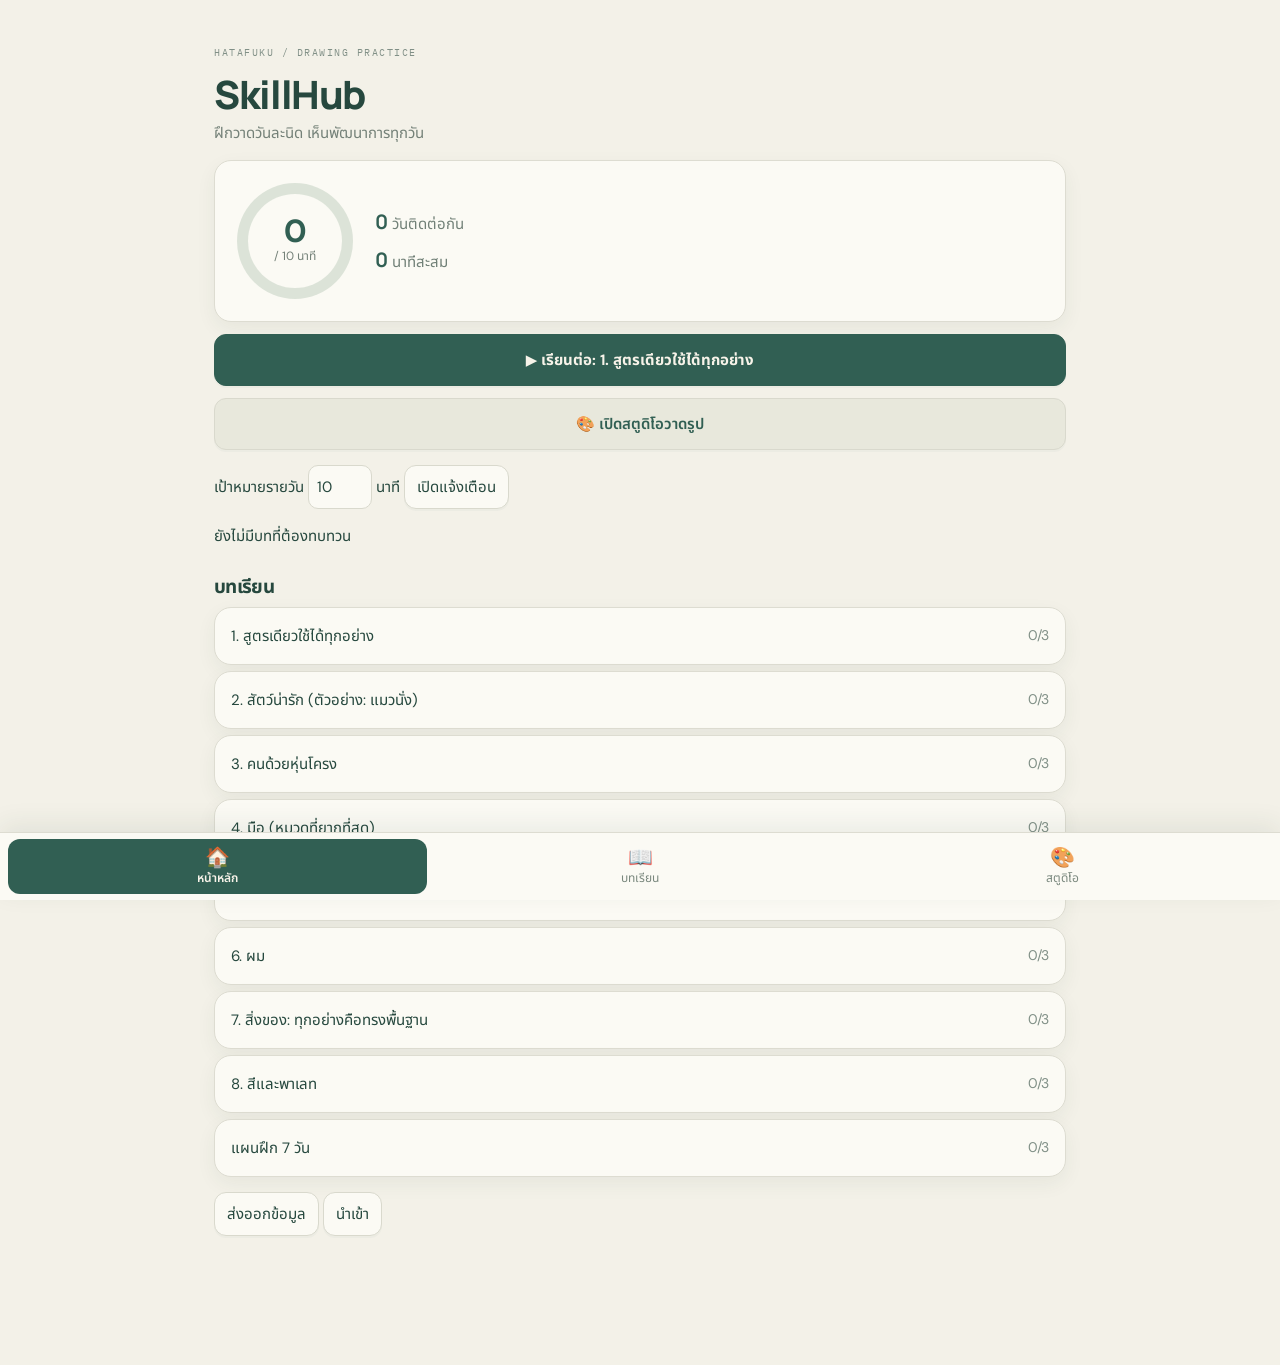
==== index.html @ 73bfd3d3 "Add files via upload" ====
<!DOCTYPE html><html lang="th"><head><meta charset="utf-8"><meta name="viewport" content="width=device-width,initial-scale=1,viewport-fit=cover"><title>SkillHub – สอนวาดรูป</title><link rel="manifest" href="manifest.webmanifest"><link rel="icon" href="icon.svg"><meta name="theme-color" content="#f3f1e8"><link rel="apple-touch-icon" href="icon-192.png"><link rel="stylesheet" href="app.css"><link rel="stylesheet" href="theme.css"></head>
<body>
<main class="wrap"><h1>SkillHub</h1><p class="sub">ฝึกวาดวันละนิด เห็นพัฒนาการทุกวัน</p><div id="home"></div></main><script src="app.js"></script></body></html>
---- app.css ----
:root{--bg:#203b34;--panel:#2b4a41;--line:#46665b;--tx:#f7f4ec;--mu:#c2cec4;--ac:#e9c96e;--ac2:#d2866f}
*{box-sizing:border-box}
body{margin:0;background:var(--bg);color:var(--tx);font:16px/1.6 Sarabun,"Noto Sans Thai","Leelawadee UI",Thonburi,system-ui,sans-serif;-webkit-tap-highlight-color:transparent}
h1{font-size:1.9rem;line-height:1.2;margin:.2em 0 .1em;letter-spacing:-.01em}h2{font-size:1.1rem;margin:1.4em 0 .4em}
.sub{color:var(--mu);margin:0 0 14px}
button,.b{min-height:44px;font:inherit;color:var(--tx);background:var(--panel);border:1px solid var(--line);border-radius:12px;padding:6px 12px;cursor:pointer;text-decoration:none;display:inline-block;transition:background .15s,border-color .15s}
button:hover,.b:hover{border-color:var(--mu)}
button.on{background:var(--ac);color:var(--bg);border-color:var(--ac);font-weight:600}
button:active,.b:active{transform:scale(.97)}
button:focus-visible,a:focus-visible,input:focus-visible,select:focus-visible{outline:2px solid var(--ac);outline-offset:2px}
.hd{display:flex;gap:12px;padding:12px 16px;border-bottom:1px solid var(--line);overflow-x:auto}
.hd a{color:var(--mu);text-decoration:none;white-space:nowrap}.hd a.on{color:var(--ac)}
.wrap{max-width:640px;margin:0 auto;padding:16px}
.li{display:flex;justify-content:space-between;gap:8px;padding:10px 14px;margin:6px 0;background:var(--panel);border:1px solid var(--line);border-radius:12px;color:var(--tx);text-decoration:none;min-height:52px;align-items:center;font:inherit;width:100%;text-align:left}
a.li:hover,button.li:hover{border-color:var(--mu)}
.li span:last-child{color:var(--mu);font-size:14px;white-space:nowrap}
.ban{background:var(--ac);color:var(--bg);border-radius:12px;padding:10px 12px;margin:10px 0}
.ban button{margin-left:6px}
.lw label{display:block;color:var(--tx)}
.md{position:fixed;inset:0;background:#000b;display:flex;align-items:center;justify-content:center;z-index:9;padding:12px}
.bx{background:var(--panel);border:1px solid var(--line);border-radius:18px;padding:18px;max-width:520px;width:100%;max-height:90vh;overflow:auto}
.bx h2{margin-top:0}.bx fieldset{border:1px solid var(--line);border-radius:12px;margin:10px 0}.bx label{display:block;padding:8px 0}
#toast{position:fixed;left:50%;bottom:96px;transform:translateX(-50%);background:var(--ac);color:var(--bg);font-weight:600;padding:8px 16px;border-radius:20px;opacity:0;pointer-events:none;transition:opacity .2s;z-index:10;max-width:90vw;text-align:center}
#toast.s{opacity:1}
@media(prefers-reduced-motion:reduce){#toast,button,.b{transition:none}}
body>header,.hd{display:none}
body.pg{padding-bottom:calc(84px + env(safe-area-inset-bottom))}
.tab{position:fixed;bottom:0;left:0;right:0;display:flex;gap:4px;background:var(--panel);border-top:1px solid var(--line);padding:6px 8px calc(6px + env(safe-area-inset-bottom));z-index:5}
.tab a{flex:1;text-align:center;padding:6px 0;color:var(--mu);text-decoration:none;font-size:12px;border-radius:12px}.tab a b{display:block;font-size:22px;line-height:1.2}.tab a.on{color:var(--bg);background:var(--ac);font-weight:600}
.bar{height:10px;background:var(--line);border-radius:6px;overflow:hidden;margin:10px 0}.bar i{display:block;height:100%;background:var(--ac)}
.cta{display:block;text-align:center;background:var(--ac);color:var(--bg);border-color:var(--ac);font-weight:700;padding:13px;margin:12px 0}
.cta.alt{background:var(--panel);color:var(--tx);border-color:var(--line);font-weight:600}
input[type=checkbox],input[type=radio]{width:22px;height:22px;vertical-align:middle;margin-right:8px;accent-color:var(--ac)}
input[type=number]{background:var(--bg);color:var(--tx);border:1px solid var(--line);border-radius:10px;padding:8px;font:inherit;min-height:44px}
.lw label,.bx label{padding:8px 0}
.hero{display:flex;gap:18px;align-items:center;background:var(--panel);border:1px solid var(--line);border-radius:20px;padding:16px;margin:8px 0 12px}
.ring{--p:0%;width:116px;height:116px;border-radius:50%;background:conic-gradient(var(--ac) var(--p),var(--line) 0);display:flex;flex-direction:column;align-items:center;justify-content:center;position:relative;flex:none}
.ring::before{content:"";position:absolute;inset:11px;border-radius:50%;background:var(--panel)}
.ring>*{position:relative}.ring b{font-size:2rem;line-height:1}.ring span{font-size:12px;color:var(--mu)}
.hs{display:grid;gap:6px;color:var(--mu);font-size:15px}.hs b{color:var(--ac);font-size:1.25rem;margin-right:4px}.hs p{margin:0;font-size:13px}
html body.lt{--bg:#f5f1e8;--panel:#fffdf8;--line:#ded8cb;--tx:#29463e;--mu:#718077;--ac:#316154;--ac2:#d2866f}
html body #vp{background:#172a25!important}
html body.lt #vp{background:#e8eadd!important}
---- theme.css ----
@import url('https://fonts.googleapis.com/css2?family=DM+Sans:wght@400;500;600;700&family=Manrope:wght@600;700;800&family=Noto+Sans+Thai:wght@400;500;600;700&family=IBM+Plex+Mono:wght@400;500&display=swap');
/* Hatafuku Learning Hub · drawing practice
   Keeps the original canvas and control behavior while sharing the hub's calm palette. */
:root {
  --bg: #f3f1e8;
  --panel: #fbfaf4;
  --line: #d9d9cd;
  --tx: #26483e;
  --mu: #748178;
  --ac: #315f53;
  --ac2: #d5876a;
  color-scheme: light;
}
html { background: var(--bg); }
body {
  background: var(--bg);
  color: var(--tx);
  font-family: 'DM Sans', 'Noto Sans Thai', 'Leelawadee UI', system-ui, sans-serif;
  font-size: 15px;
}
h1, h2, h3, h4 { color: #26483e; letter-spacing: -.035em; }
h1 { font: 800 clamp(29px, 5vw, 39px)/1.12 'Manrope', 'Noto Sans Thai', sans-serif; }
h2 { font: 700 1.18rem/1.3 'Manrope', 'Noto Sans Thai', sans-serif; }
.sub { color: #748178; line-height: 1.7; }
.wrap { max-width: 900px; padding: 30px 24px; }
button, .b {
  color: var(--tx);
  background: var(--panel);
  border: 1px solid var(--line);
  border-radius: 12px;
  box-shadow: 0 2px 0 hsl(165 20% 30% / .035);
  transition: background .18s, border-color .18s, transform .18s, box-shadow .18s;
}
button:hover, .b:hover {
  border-color: #a9beb0;
  background: #f1f3e9;
  box-shadow: 0 5px 15px hsl(165 24% 20% / .08);
}
button.on, .tab a.on { background: #315f53; border-color: #315f53; color: #f7f3e9; }
button:focus-visible, a:focus-visible, input:focus-visible, select:focus-visible {
  outline: 2px solid #d5876a;
  outline-offset: 3px;
}
.hd { background: #e5eadc; border-color: #d6dece; }
.hd a { color: #687b70; }
.hd a.on { color: #315f53; font-weight: 700; }
.li, .hero, .bx, .card {
  background: #fbfaf4;
  color: var(--tx);
  border: 1px solid #dddcd1;
  border-radius: 17px;
  box-shadow: 0 7px 20px hsl(165 24% 20% / .06);
}
.li { padding: 13px 16px; min-height: 58px; }
.li span:last-child { color: #819087; }
.li:hover, a.li:hover, button.li:hover { border-color: #b8c9ba; }
.ban { background: #f0dfd1; color: #5c5148; border: 1px solid #e4cbbb; }
.md { background: hsl(165 26% 14% / .48); backdrop-filter: blur(4px); }
.bx { padding: 22px; }
.tab {
  background: #fbfaf4;
  border-color: #dddcd1;
  box-shadow: 0 -8px 26px hsl(165 24% 20% / .08);
}
.tab a { color: #7a887e; }
.tab a b { font-size: 20px; }
.bar { background: #e2e6da; }
.bar i { background: #789889; }
.cta { background: #315f53; color: #f7f3e9; border-color: #315f53; }
.cta:hover { background: #264d43; }
.cta.alt { background: #e8e8dc; color: #315f53; border-color: #d9d9cd; }
input[type=checkbox], input[type=radio], input[type=range] { accent-color: #315f53; }
input[type=number], select {
  background: #fbfaf4 !important;
  color: #26483e !important;
  border: 1px solid #d9d9cd !important;
  border-radius: 10px;
}
.hero { padding: 22px; gap: 22px; }
.ring { background: conic-gradient(#315f53 var(--p), #dce3d8 0); }
.ring::before { background: #fbfaf4; }
.ring b, .hs b { color: #315f53; }
.hs { color: #718077; }
.hs b { font-family: 'Manrope', 'Noto Sans Thai', sans-serif; }
#toast { background: #315f53; color: #f7f3e9; box-shadow: 0 8px 24px hsl(165 24% 20% / .18); }
body.pg { padding-bottom: calc(84px + env(safe-area-inset-bottom)); }
body>header, .hd { display: none; }
svg { background: #f5f1e8; }

/* Lesson guide surfaces */
body:has(main .card) main {
  max-width: 920px;
  padding: 24px clamp(16px, 4vw, 42px) 70px;
}
body:has(main .card) header {
  background: #e5eadc;
  border-color: #d6dece;
  box-shadow: 0 4px 14px hsl(165 24% 20% / .04);
}
body:has(main .card) header a { color: #687b70; }
body:has(main .card) header a.on { color: #315f53; font-weight: 700; }
body:has(main .card) .card { padding: clamp(15px, 2.5vw, 24px); margin: 14px 0; }
body:has(main .card) main > p { color: #748178; line-height: 1.8; }
body:has(main .card) li { padding-left: 2px; }
body:has(main .card) .ctl button { background: #f3f1e8; color: #315f53; border-color: #d9d9cd; }
body:has(main .card) .ctl button:hover { background: #e8e8dc; }
body:has(main .card) .cap { color: #536d60; }
body:has(main .card) input[type=range] { accent-color: #d5876a; }
body:has(main .card) svg { background: #f4f1e8; border: 1px solid #e6e2d6; }

/* The drawing surface remains visually distinct from the paper UI, like a real studio desk. */
html body #vp, html body.lt #vp {
  background: #dfe5d9 !important;
}
html body.lt {
  --bg: #f3f1e8;
  --panel: #fbfaf4;
  --line: #d9d9cd;
  --tx: #26483e;
  --mu: #748178;
  --ac: #315f53;
  --ac2: #d5876a;
}
html body #st { box-shadow: 0 12px 36px hsl(165 24% 20% / .22); }
html body .row, html body .row2 { border-color: var(--line); }
html body .dock, html body #sheet, html body #sheet2, html body #sheet3, html body #sheet4,
html body .fbar, html body #fb {
  background: #fbfaf4;
  border-color: #d9d9cd;
  color: #26483e;
  box-shadow: 0 8px 26px hsl(165 24% 20% / .12);
}
html body .dock { border-radius: 20px 20px 0 0; }
html body .t { color: #748178; }
html body .t.on { background: #315f53; color: #f7f3e9; }
html body .sh, html body .bx h3 { color: #315f53; }
html body .ly { border-color: #e4e4d9; }
html body .ly.gr { background: #eef1e8; }
html body .ly.in { border-color: #d5876a; }
html body #hex, html body #mbn, html body #pw button, html body select {
  background: #fbfaf4;
  color: #26483e;
  border-color: #d9d9cd;
}
html body #ref { background: #fbfaf4; border-color: #d9d9cd; }
html body #lp { background: #f3f1e8; }
html body #stt { background: #315f53; color: #f7f3e9; }

@media (min-width: 760px) {
  body.pg .wrap { max-width: 900px; padding-top: 46px; }
  body.pg .wrap::before {
    content: 'HATAFUKU  /  DRAWING PRACTICE';
    display: block;
    margin-bottom: 14px;
    color: #819087;
    font: 10px 'IBM Plex Mono', monospace;
    letter-spacing: .15em;
  }
}
@media (max-width: 600px) {
  .wrap { padding: 22px 16px; }
  .hero { flex-direction: column; align-items: flex-start; }
  body:has(main .card) main { padding: 18px 15px 54px; }
  body:has(main .card) header { gap: 10px; padding-left: 12px; padding-right: 12px; }
  .tab { gap: 3px; padding-left: 5px; padding-right: 5px; }
  .tab a { font-size: 10px; }
  .li { gap: 7px; padding: 11px 12px; }
}
@media (prefers-reduced-motion: reduce) {
  *, *::before, *::after { scroll-behavior: auto !important; transition-duration: .01ms !important; animation-duration: .01ms !important; }
}
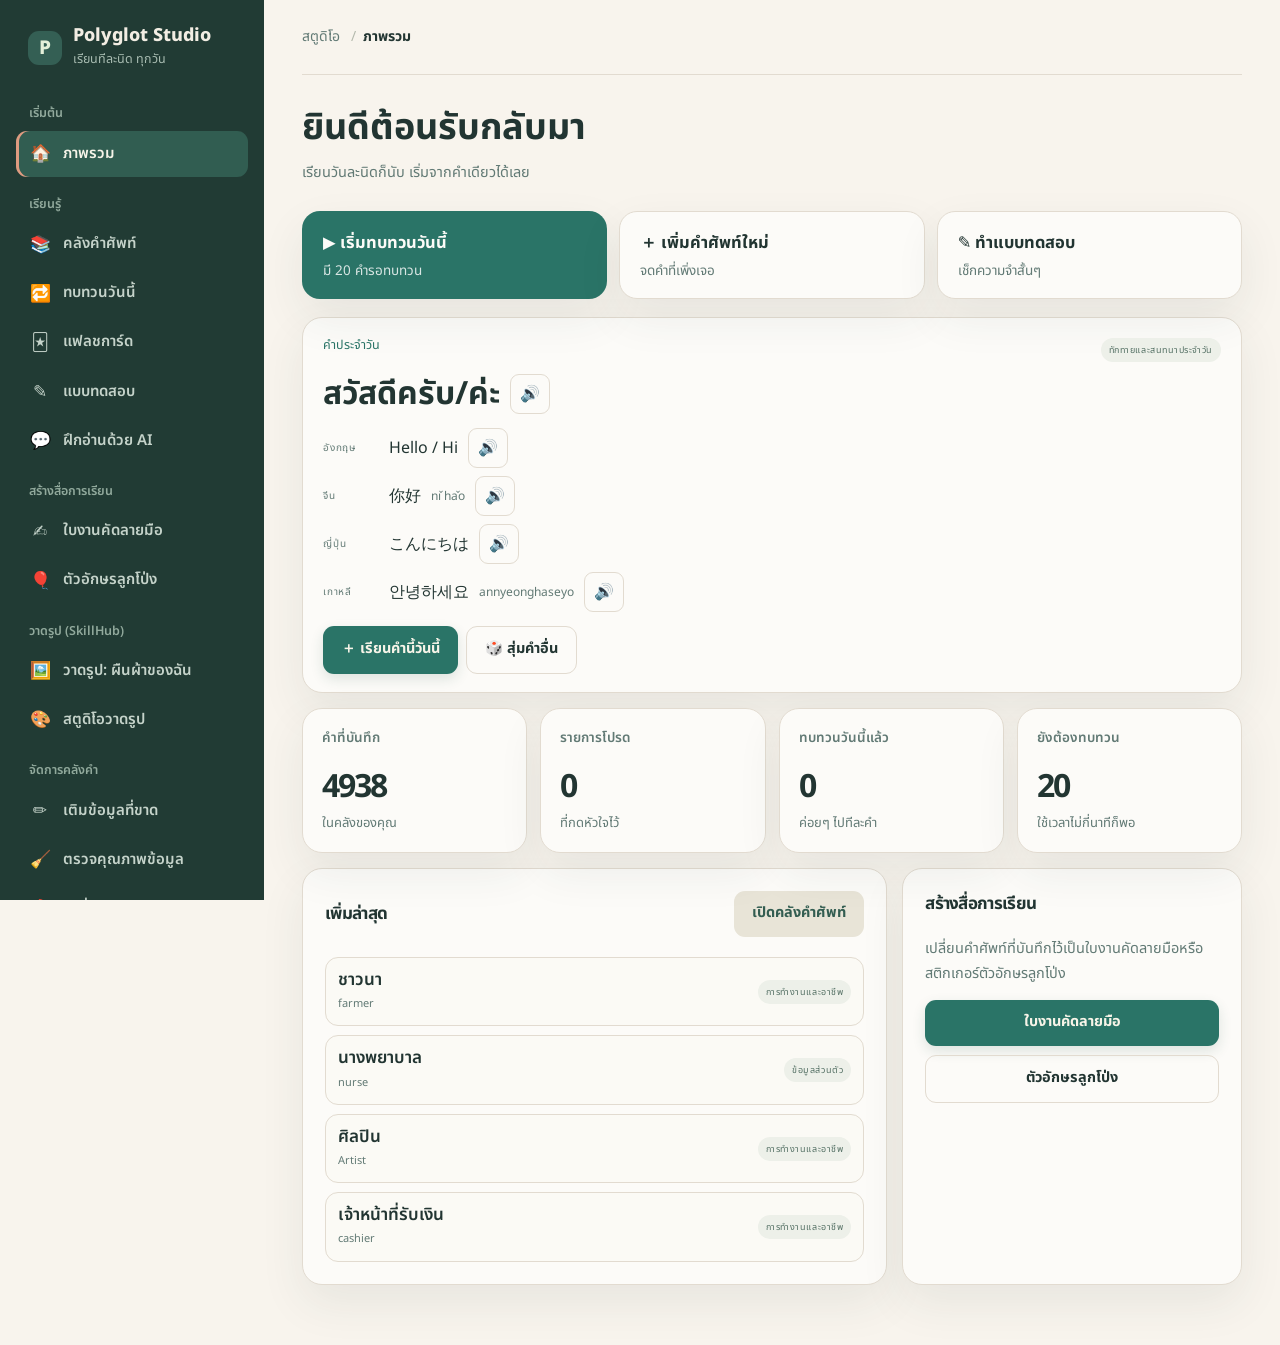
==== commit 1a56b771: "Add files via upload" ====
--- a/index.html
+++ b/index.html
@@ -1,3 +1,1318 @@
-<!DOCTYPE html><html lang="th"><head><meta charset="utf-8"><meta name="viewport" content="width=device-width,initial-scale=1,viewport-fit=cover"><title>SkillHub – สอนวาดรูป</title><link rel="manifest" href="manifest.webmanifest"><link rel="icon" href="icon.svg"><meta name="theme-color" content="#f3f1e8"><link rel="apple-touch-icon" href="icon-192.png"><link rel="stylesheet" href="app.css"><link rel="stylesheet" href="theme.css"></head>
-<body>
-<main class="wrap"><h1>SkillHub</h1><p class="sub">ฝึกวาดวันละนิด เห็นพัฒนาการทุกวัน</p><div id="home"></div></main><script src="app.js"></script></body></html>
+<!DOCTYPE html>
+<html lang="th"><head><meta charset="UTF-8">
+<meta name="color-scheme" content="light dark">
+<meta name="viewport" content="width=device-width, initial-scale=1, viewport-fit=cover">
+<title>Polyglot Studio</title>
+<link href="https://fonts.googleapis.com/css2?family=DM+Sans:wght@400;500;600;700&family=IBM+Plex+Mono:wght@400;500&family=Manrope:wght@600;700;800&family=Noto+Sans+Thai:wght@400;500;600;700&display=swap" rel="stylesheet">
+<style>
+
+
+
+
+
+
+
+
+
+
+:root {
+  color-scheme: light;
+  --background: 42 42% 95%;
+  --foreground: 172 22% 17%;
+  --border: 39 23% 85%;
+  --input: 39 23% 85%;
+  --card: 42 40% 98%;
+  --card-foreground: 172 22% 17%;
+  --primary: 169 47% 31%;
+  --primary-foreground: 42 40% 98%;
+  --secondary: 35 53% 88%;
+  --secondary-foreground: 172 22% 17%;
+  --muted: 42 23% 90%;
+  --muted-foreground: 169 11% 43%;
+  --accent: 13 59% 66%;
+  --accent-foreground: 172 22% 17%;
+  --destructive: 3 62% 48%;
+  --destructive-foreground: 0 0% 100%;
+  --ring: 169 47% 31%;
+  --app-font-sans: 'DM Sans', 'Noto Sans Thai', sans-serif;
+  --app-font-serif: 'Manrope', 'Noto Sans Thai', sans-serif;
+  --app-font-mono: 'IBM Plex Mono', monospace;
+  --radius: 1rem;
+  --sidebar: 165 28% 18%;
+  --sidebar-foreground: 42 35% 92%;
+  --sidebar-border: 165 20% 26%;
+  --shadow-soft: 0 18px 45px rgba(43, 67, 58, .08);
+}
+
+* { box-sizing: border-box; }
+html { scroll-behavior: smooth; }
+body {
+  margin: 0;
+  min-width: 320px;
+  min-height: 100dvh;
+  background: hsl(var(--background));
+  color: hsl(var(--foreground));
+  font-family: var(--app-font-sans);
+  -webkit-font-smoothing: antialiased;
+}
+button, input, select, textarea { font: inherit; }
+button { cursor: pointer; }
+a { color: inherit; text-decoration: none; }
+::selection { background: hsl(169 47% 31% / .18); }
+
+.app-shell { min-height: 100dvh; display: flex; }
+.sidebar {
+  width: 250px; flex: 0 0 250px; background: hsl(var(--sidebar));
+  color: hsl(var(--sidebar-foreground)); display: flex; flex-direction: column;
+  padding: 26px 16px 18px; min-height: 100dvh; position: sticky; top: 0; height: 100dvh;
+}
+.brand { display: flex; gap: 11px; align-items: center; padding: 0 12px 34px; }
+.brand-mark { width: 34px; height: 34px; flex: 0 0 34px; overflow: hidden; border-radius: 11px; display:grid; place-items:center; color:#e4f0d9; background:#345f54; font-family:var(--app-font-serif); font-size:19px; font-weight:800; }
+.brand-mark img { width: 100%; height: 100%; display: block; object-fit: cover; object-position: 50% 44%; }
+.brand-name { font-family:var(--app-font-serif); font-size:16px; letter-spacing:-.04em; font-weight:800; line-height:1.1; }
+.brand-caption { display:block; color:#a8bcb1; font-family:var(--app-font-mono); font-size:9px; letter-spacing:.14em; margin-top:4px; text-transform:uppercase; }
+.side-label { color:#91a99c; font: 10px var(--app-font-mono); letter-spacing:.15em; text-transform:uppercase; padding:0 13px; margin: 0 0 9px; }
+.nav-stack { display:grid; gap:5px; }
+.nav-group { display:grid; gap:3px; }
+.nav-link { display:flex; align-items:center; gap:12px; border-radius:11px; color:#c5d3ca; font-size:13px; font-weight:600; padding:11px 13px; transition:background .18s ease,color .18s ease,transform .18s ease; }
+.nav-link:hover { color:#fff; background:rgba(255,255,255,.07); transform:translateX(2px); }
+.nav-link.active { color:#f5f3e8; background:#315d51; box-shadow:inset 3px 0 #df9b80; }
+.nav-link svg { width:17px; height:17px; opacity:.85; }
+.nav-substack { display:grid; gap:2px; margin:0 0 4px 22px; padding-left:10px; border-left:1px solid rgba(227,238,228,.17); }
+.nav-sub-link { display:flex; align-items:center; gap:9px; min-height:34px; padding:7px 9px; border-radius:8px; color:#aebfb4; font-size:11px; font-weight:600; transition:background .18s ease,color .18s ease; }
+.nav-sub-link:hover { color:#fff; background:rgba(255,255,255,.07); }
+.nav-sub-link.active { color:#f5f3e8; background:rgba(49,93,81,.72); box-shadow:inset 2px 0 #df9b80; }
+.nav-sub-link svg { width:14px; height:14px; flex:none; opacity:.85; }
+.sidebar-bottom { margin-top:auto; }
+.sync-card { border:1px solid rgba(227,238,228,.16); background:rgba(255,255,255,.05); border-radius:14px; padding:14px; margin:0 4px 18px; }
+.sync-title { font-size:12px; font-weight:700; margin-bottom:5px; }
+.sync-copy { font-size:11px; line-height:1.6; color:#a8bcb1; }
+.sync-dot { display:inline-block; width:7px;height:7px;border-radius:50%; background:#9ac68d; margin-right:7px; }
+.side-user { display:flex; align-items:center; gap:10px; padding:12px 10px 0; border-top:1px solid rgba(227,238,228,.13); }
+.avatar { width:31px;height:31px;border-radius:50%;display:grid;place-items:center;background:#e4b096;color:#24483e;font-size:11px;font-weight:800; }
+.user-name { font-size:12px;font-weight:700; }
+.user-caption { font-size:10px;color:#a8bcb1;margin-top:2px; }
+.main-area { flex:1; min-width:0; padding:0 38px 60px; }
+.topbar { height:75px; display:flex; align-items:center; justify-content:space-between; border-bottom:1px solid hsl(var(--border)); margin-bottom:30px; }
+.crumb { color:hsl(var(--muted-foreground)); font-size:12px; }
+.crumb strong { color:hsl(var(--foreground)); font-weight:700; }
+.top-actions { display:flex; align-items:center; gap:12px; }
+.health { display:flex; align-items:center; gap:7px; color:hsl(var(--muted-foreground)); font-size:10px; font-family:var(--app-font-mono); text-transform:uppercase; letter-spacing:.06em; }
+.health i { width:7px;height:7px;border-radius:50%;background:#6f9a79; display:block; }
+.icon-button { border:1px solid hsl(var(--border)); width:36px;height:36px;border-radius:11px;background:hsl(var(--card)); color:hsl(var(--foreground)); display:grid;place-items:center; }
+.page-heading { display:flex;align-items:flex-end;justify-content:space-between;gap:18px;margin-bottom:26px; }
+.eyebrow { font:10px var(--app-font-mono); text-transform:uppercase; letter-spacing:.16em; color:hsl(var(--primary)); margin-bottom:9px; }
+h1,h2,h3,p { margin-top:0; }
+h1 { font-family:var(--app-font-serif); letter-spacing:-.055em; font-weight:700; font-size:clamp(28px,3.4vw,42px); line-height:1.06; margin-bottom:9px; }
+.subtitle { color:hsl(var(--muted-foreground)); font-size:13px; line-height:1.6; margin-bottom:0; }
+.button { border:0; border-radius:11px; padding:11px 16px; min-height:42px; display:inline-flex; align-items:center;justify-content:center;gap:9px; font-size:12px;font-weight:700; transition:transform .18s, background .18s, box-shadow .18s; }
+.button:hover { transform:translateY(-1px); }
+.button-primary { background:hsl(var(--primary));color:#f7f4e8;box-shadow:0 5px 13px rgba(35,85,72,.14); }
+.button-primary:hover { background:#1f5c50; }
+.button-soft { background:#e8e4d7;color:#335d51; }
+.button-outline { border:1px solid hsl(var(--border));background:transparent;color:hsl(var(--foreground)); }
+.button-danger { background:#f5e5df;color:#a23f31; }
+.button:disabled { opacity:.5; cursor:not-allowed; transform:none; }
+.panel { background:hsl(var(--card)); border:1px solid hsl(var(--border)); border-radius:18px; box-shadow:var(--shadow-soft); }
+.panel-pad { padding:22px; }
+.stat-grid { display:grid;grid-template-columns:repeat(4,minmax(0,1fr));gap:13px; }
+.stat-card { padding:18px 19px; min-height:120px; position:relative; overflow:hidden; }
+.stat-top { display:flex;justify-content:space-between;align-items:center;color:hsl(var(--muted-foreground));font-size:11px;font-weight:600; }
+.stat-icon { width:29px;height:29px;display:grid;place-items:center;border-radius:9px;background:#e7eee5;color:#367265; }
+.stat-value { font:700 32px var(--app-font-serif); letter-spacing:-.06em; margin-top:13px; }
+.stat-foot { color:hsl(var(--muted-foreground));font-size:10px;margin-top:2px; }
+.dashboard-grid { display:grid;grid-template-columns:1.55fr .9fr;gap:15px;margin-top:15px; }
+.onboarding-panel { margin: 15px 0; padding: 21px; }
+.onboarding-heading { display:flex; align-items:flex-start; justify-content:space-between; gap:16px; margin-bottom:17px; }
+.onboarding-heading h2 { margin:5px 0 4px; font:700 19px var(--app-font-serif); letter-spacing:-.04em; }
+.onboarding-heading p { margin:0; color:hsl(var(--muted-foreground)); font-size:11px; line-height:1.55; }
+.onboarding-count { display:flex; align-items:baseline; gap:5px; padding:8px 11px; border-radius:12px; background:#e8efe4; color:#315c50; font:700 18px var(--app-font-serif); white-space:nowrap; }
+.onboarding-count small { color:#6d8175; font:9px var(--app-font-mono); text-transform:uppercase; letter-spacing:.06em; }
+.onboarding-steps { display:grid; grid-template-columns:repeat(3,minmax(0,1fr)); gap:10px; }
+.onboarding-step { display:flex; flex-direction:column; min-width:0; min-height:176px; padding:14px; border:1px solid hsl(var(--border)); border-radius:14px; background:#fbfaf5; }
+.onboarding-step.is-current { border-color:#9ebaa8; background:#f3f6ee; }
+.onboarding-step.is-complete { border-color:#d5dfd3; background:#f6f7f0; }
+.onboarding-step.is-locked { background:#f5f3ec; }
+.onboarding-step-head { display:flex; align-items:center; gap:8px; margin-bottom:10px; }
+.onboarding-step-number { display:grid; place-items:center; width:27px; height:27px; flex:0 0 27px; border-radius:9px; background:#e7eee5; color:#386b5d; font:11px var(--app-font-mono); }
+.onboarding-step.is-complete .onboarding-step-number { background:#dce9dc; }
+.onboarding-step.is-locked .onboarding-step-number { background:#ece9df; color:#899187; }
+.onboarding-step h3 { margin:0 0 5px; font:700 14px var(--app-font-serif); }
+.onboarding-step p { margin:0 0 12px; color:hsl(var(--muted-foreground)); font-size:10px; line-height:1.55; }
+.onboarding-step-link { display:inline-flex; align-items:center; gap:6px; margin-top:auto; color:#315f53; font-size:10px; font-weight:700; text-decoration:none; }
+.onboarding-step-link:hover { color:#1f5c50; text-decoration:underline; }
+.onboarding-locked-note { margin-top:auto; color:#8a9188; font-size:9px; }
+.onboarding-creative-links { display:flex; flex-wrap:wrap; gap:6px; margin-top:auto; }
+.onboarding-creative-links a { display:inline-flex; align-items:center; padding:7px 8px; border:1px solid #d7dfd2; border-radius:9px; color:#315f53; background:#fffef8; font-size:9px; font-weight:700; text-decoration:none; }
+.onboarding-creative-links a:hover { border-color:#9ebaa8; background:#eef3eb; }
+.section-title { display:flex;align-items:center;justify-content:space-between;gap:12px;margin-bottom:20px; }
+.section-title h2 { font:700 17px var(--app-font-serif);letter-spacing:-.04em;margin:0; }
+.section-kicker { font:10px var(--app-font-mono);color:hsl(var(--muted-foreground));letter-spacing:.08em;text-transform:uppercase; }
+.chart { display:flex;align-items:flex-end;gap:clamp(8px,2.6vw,22px);height:144px;padding:10px 4px 0;border-bottom:1px solid hsl(var(--border)); }
+.chart-day { flex:1;display:flex;flex-direction:column;align-items:center;gap:8px; height:100%;justify-content:flex-end; }
+.bar-track { width:100%;max-width:28px;height:110px;display:flex;align-items:flex-end; }
+.bar-fill { width:100%;min-height:4px;border-radius:6px 6px 2px 2px;background:#83a998;transition:transform .2s; }
+.bar-fill.today { background:#d98f72; }
+.chart-day small { color:hsl(var(--muted-foreground));font:9px var(--app-font-mono); }
+.progress-callout { background:#e8efe4;border-radius:14px;padding:17px;margin-top:20px;display:flex;gap:14px;align-items:center; }
+.ring { width:55px;height:55px;border-radius:50%;display:grid;place-items:center;background:conic-gradient(#316b5d var(--progress),#d3dfd2 0);position:relative;flex:none; }
+.ring:after { content:'';position:absolute;inset:5px;background:#e8efe4;border-radius:50%; }
+.ring span { position:relative;z-index:1;font:11px var(--app-font-mono);color:#315c50; }
+.callout-title {font-size:13px;font-weight:700;margin-bottom:4px}
+.callout-text {font-size:11px;color:#677a6d;line-height:1.5}
+.review-list { display:grid;gap:9px; }
+.review-row { display:flex;align-items:center;justify-content:space-between;gap:10px;padding:12px;border:1px solid hsl(var(--border));border-radius:13px;background:#fbfaf5; }
+.word-main {font-size:16px;font-weight:700;line-height:1.25}
+.word-meta {font-size:11px;color:hsl(var(--muted-foreground));margin-top:4px}
+.tag { display:inline-flex;align-items:center;border-radius:20px;padding:5px 8px;background:#edf0e9;color:#557165;font:9px var(--app-font-mono);text-transform:uppercase;letter-spacing:.06em;white-space:nowrap; }
+.review-actions { display:flex;gap:5px; }
+.mini-action { border:1px solid hsl(var(--border));width:28px;height:28px;border-radius:9px;background:hsl(var(--card));display:grid;place-items:center;color:#42695d; }
+.mini-action:hover {background:#e8efe4}
+.empty-state { border:1px dashed #c8caba;border-radius:15px;padding:30px 18px;text-align:center;color:hsl(var(--muted-foreground));background:#faf9f4; }
+.empty-state h3 {font:700 16px var(--app-font-serif);color:hsl(var(--foreground));margin:10px 0 6px}
+.empty-state p {font-size:12px;line-height:1.6;margin:0 auto 14px;max-width:300px}
+.loading-lines { display:grid;gap:10px;padding:8px 0; }
+.skeleton {height:12px;border-radius:10px;background:linear-gradient(90deg,#ecebe1,#f7f6ef,#ecebe1);background-size:200%;animation:shimmer 1.35s infinite linear}
+@keyframes shimmer {to {background-position:-200% 0}}
+.error-box { padding:16px;border:1px solid #e6c5ba;background:#fbede7;color:#8e4334;border-radius:12px;font-size:12px;display:flex;align-items:center;justify-content:space-between;gap:12px; }
+.toolbar { display:flex;align-items:center;gap:10px;margin-bottom:17px;flex-wrap:wrap; }
+.search-wrap { position:relative;flex:1;min-width:220px; }
+.search-wrap svg {position:absolute;left:13px;top:50%;transform:translateY(-50%);color:#819188}
+.field, .select, .textarea { border:1px solid hsl(var(--border));background:#fcfbf6;color:hsl(var(--foreground));border-radius:10px;padding:11px 12px;font-size:12px;outline:none;width:100%; }
+.search-wrap .field {padding-left:39px}
+.field:focus,.select:focus,.textarea:focus {border-color:#6c9a8a;box-shadow:0 0 0 3px rgba(67,130,108,.12)}
+.vocab-table {width:100%;border-collapse:collapse}
+.vocab-table th {text-align:left;color:#829087;font:9px var(--app-font-mono);text-transform:uppercase;letter-spacing:.1em;padding:12px 10px;border-bottom:1px solid hsl(var(--border))}
+.vocab-table td {padding:14px 10px;border-bottom:1px solid #efeee7;font-size:12px;vertical-align:middle}
+.vocab-table tr:last-child td {border-bottom:0}
+.thai-word {font-family:'Noto Sans Thai',sans-serif;font-size:17px;font-weight:600;line-height:1.25}
+.translation {font-size:11px;color:hsl(var(--muted-foreground));margin-top:4px}
+.table-actions {display:flex;gap:5px;justify-content:flex-end}
+.table-wrap {overflow:auto}
+.modal-backdrop {position:fixed;inset:0;z-index:30;background:rgba(21,39,32,.42);display:grid;place-items:center;padding:18px;animation:fadein .18s ease}
+.modal {width:min(640px,100%);max-height:92dvh;overflow:auto;background:#faf9f4;border:1px solid hsl(var(--border));border-radius:20px;padding:24px;box-shadow:0 25px 70px rgba(22,48,38,.2);animation:rise .24s ease}
+.import-modal {width:min(960px,100%);padding:25px}
+.import-intro {display:flex;align-items:center;gap:14px;padding:15px 17px;background:#edf1e8;border-radius:14px;margin-bottom:17px}
+.import-symbol {width:39px;height:39px;flex:none;display:grid;place-items:center;border-radius:12px;background:#dce8dc;color:#376b5c}
+.import-intro strong {display:block;font-size:12px;margin-bottom:4px}
+.import-intro span {color:#738177;font-size:11px;line-height:1.5}
+.import-drop {border:1px dashed #aebdaf;background:#f6f6ef;border-radius:15px;padding:21px;text-align:center;display:flex;align-items:center;justify-content:center;gap:13px}
+.import-drop.has-file {border-style:solid;background:#f0f3e9}
+.import-drop-copy {text-align:left}
+.import-drop-copy strong {font-size:12px;display:block;margin-bottom:4px}
+.import-drop-copy span {font-size:10px;color:#78857b}
+.import-summary {display:flex;align-items:center;gap:8px;flex-wrap:wrap;margin:16px 0 12px}
+.import-count {padding:7px 10px;border-radius:9px;background:#e7eee5;color:#3d6c5c;font:10px var(--app-font-mono)}
+.import-count.invalid {background:#f7e9e2;color:#9b4d3b}
+.import-count.duplicate {background:#f4efdf;color:#8a7140}
+.import-preview {border:1px solid hsl(var(--border));border-radius:12px;overflow:auto;max-height:310px}
+.import-table {width:100%;border-collapse:collapse;min-width:760px}
+.import-table th {position:sticky;top:0;background:#f2f2e9;color:#748278;text-align:left;font:9px var(--app-font-mono);text-transform:uppercase;letter-spacing:.09em;padding:10px}
+.import-table td {font-size:10px;padding:9px 10px;border-top:1px solid #ecebe3;vertical-align:top;max-width:170px;overflow-wrap:anywhere}
+.import-row-invalid td {background:#fff8f5}
+.import-row-duplicate td {background:#fbf8ee}
+.row-status {display:inline-flex;align-items:center;gap:4px;font:9px var(--app-font-mono);text-transform:uppercase;white-space:nowrap}
+.row-status.valid {color:#42755f}.row-status.invalid {color:#a34d3d}.row-status.duplicate {color:#947940}
+.import-warning {padding:10px 12px;background:#fbede7;color:#93483a;border-radius:10px;font-size:11px;margin-top:12px}
+.import-progress {height:5px;border-radius:5px;background:#e3e6dc;overflow:hidden;margin-top:12px}
+.import-progress span {display:block;height:100%;background:#4f8671;transition:width .2s}
+.import-template {font-size:10px;color:#738177;margin-top:10px;line-height:1.6}
+.vocab-heading-actions {display:flex;gap:8px}
+@keyframes fadein {from{opacity:0}to{opacity:1}}
+@keyframes rise {from{opacity:0;transform:translateY(9px)}to{opacity:1;transform:translateY(0)}}
+.modal-head {display:flex;justify-content:space-between;align-items:flex-start;margin-bottom:20px}
+.modal-head h2 {font:700 22px var(--app-font-serif);letter-spacing:-.04em;margin:0 0 5px}
+.modal-head p {font-size:12px;color:hsl(var(--muted-foreground));margin:0}
+.close-button {border:0;background:transparent;color:#64786e;padding:5px}
+.form-grid {display:grid;grid-template-columns:repeat(2,minmax(0,1fr));gap:12px}
+.form-field {display:grid;gap:6px}
+.form-field.full {grid-column:1/-1}
+.form-field label {font:10px var(--app-font-mono);text-transform:uppercase;letter-spacing:.08em;color:#61776b}
+.form-footer {display:flex;justify-content:flex-end;gap:8px;margin-top:19px}
+.field-help {font-size:10px;color:#849087}
+.practice-layout {display:grid;grid-template-columns:minmax(260px,.82fr) minmax(360px,1.18fr);gap:16px;align-items:start}
+.word-picker {max-height:280px;overflow:auto;display:grid;gap:7px;margin-top:12px}
+.pick-row {display:flex;align-items:center;gap:10px;padding:10px;border:1px solid hsl(var(--border));border-radius:11px;background:#fcfbf6;cursor:pointer}
+.pick-row input {accent-color:#32695c;width:15px;height:15px}
+.pick-row-title {font-weight:700;font-size:12px}
+.pick-row-sub {font-size:10px;color:hsl(var(--muted-foreground));margin-top:2px}
+.choice-row {display:flex;gap:7px;flex-wrap:wrap}
+.choice {border:1px solid hsl(var(--border));background:transparent;border-radius:9px;padding:8px 11px;color:#61776b;font-size:11px;font-weight:600}
+.choice.selected {border-color:#386f60;background:#e6efe7;color:#285e51}
+.result-card {padding:22px}
+.result-item {padding:17px 0;border-bottom:1px solid hsl(var(--border))}
+.result-item:last-child {border-bottom:0;padding-bottom:0}
+.speaker {font:10px var(--app-font-mono);color:#b2755d;text-transform:uppercase;letter-spacing:.1em;margin-bottom:8px}
+.result-text {font-family:'Noto Sans Thai','DM Sans',sans-serif;font-size:20px;line-height:1.6;font-weight:600}
+.result-translation {font-size:13px;color:#577268;line-height:1.6;margin-top:7px}
+.result-note {font-size:11px;color:#849087;line-height:1.6;margin-top:8px}
+.chips {display:flex;gap:7px;flex-wrap:wrap;margin-top:14px}
+.practice-aside {padding:18px}
+.account-grid {display:grid;grid-template-columns:1fr .8fr;gap:15px}
+.dropzone {border:1px dashed #b8c4b5;background:#f4f5ed;border-radius:14px;padding:28px;text-align:center}
+.dropzone svg {color:#52796c}
+.dropzone h3 {font:700 16px var(--app-font-serif);margin:10px 0 5px}
+.dropzone p {font-size:11px;color:#7c8980;line-height:1.6;margin:0 auto 14px;max-width:340px}
+.result-banner {padding:14px 16px;background:#e6efe6;border:1px solid #ceddce;color:#315d50;border-radius:12px;font-size:12px;line-height:1.6;margin-top:14px}
+.sync-status {padding:20px;border-radius:16px;background:#315f53;color:#eff5e9}
+.sync-status h3 {font:700 18px var(--app-font-serif);margin:0 0 7px}
+.sync-status p {color:#c5d9c9;font-size:11px;line-height:1.6;margin-bottom:15px}
+.language-strip {display:flex;gap:6px;flex-wrap:wrap}
+.language-chip {padding:7px 10px;border-radius:9px;background:rgba(255,255,255,.1);font-size:11px}
+.landing {background:#f4f1e8;min-height:100dvh;overflow:hidden}
+.landing-nav {max-width:1220px;margin:auto;padding:22px 34px;display:flex;align-items:center;justify-content:space-between}
+.landing-nav .brand {padding:0}
+.landing-nav .brand-mark {background:#315e52;color:#f5f0e5}
+.landing-links {display:flex;align-items:center;gap:24px;font-size:12px;font-weight:600;color:#65776c}
+.hero {max-width:1220px;margin:auto;min-height:590px;padding:65px 34px 70px;display:grid;grid-template-columns:1.08fr .92fr;align-items:center;gap:38px;position:relative}
+.hero-copy {position:relative;z-index:1}
+.hero h1 {font-size:clamp(48px,7vw,84px);max-width:650px;line-height:.99;margin:0 0 24px;letter-spacing:-.075em}
+.hero h1 em {font-family:Georgia,serif;color:#bd7358;font-weight:500}
+.hero-copy>p {max-width:450px;color:#63766b;font-size:15px;line-height:1.8;margin-bottom:27px}
+.hero-actions {display:flex;align-items:center;gap:12px}
+.hero-note {display:flex;align-items:center;gap:9px;margin-top:35px;color:#7f8b7e;font:10px var(--app-font-mono);letter-spacing:.08em;text-transform:uppercase}
+.hero-art {height:460px;position:relative;border-radius:48% 48% 28px 28px;background:#dce7d8;overflow:hidden;display:grid;place-items:center}
+.hero-art:before {content:'';position:absolute;width:370px;height:370px;border:1px solid rgba(44,88,73,.2);border-radius:50%}
+.hero-art:after {content:'';position:absolute;width:280px;height:280px;border:1px solid rgba(44,88,73,.16);border-radius:50%}
+.orbit-word {position:absolute;z-index:2;background:#f8f5eb;border:1px solid #d4dfd1;box-shadow:0 14px 30px rgba(43,83,68,.1);border-radius:15px;padding:13px 16px;min-width:120px}
+.orbit-word span {font-family:'Noto Sans Thai',sans-serif;font-size:21px;font-weight:600;display:block;color:#2e6354}
+.orbit-word small {font:9px var(--app-font-mono);text-transform:uppercase;letter-spacing:.1em;color:#88948a}
+.orbit-word.one {top:64px;left:10%}
+.orbit-word.two {top:119px;right:8%}
+.orbit-word.three {bottom:77px;left:11%}
+.orbit-word.four {bottom:48px;right:10%}
+.hero-center {z-index:1;text-align:center}
+.hero-center strong {display:block;font-family:'Noto Sans Thai',sans-serif;font-size:78px;font-weight:600;color:#315f53;line-height:1}
+.hero-center span {font:10px var(--app-font-mono);text-transform:uppercase;letter-spacing:.18em;color:#748a7d}
+.float-seal {position:absolute;z-index:3;top:49%;left:48%;width:67px;height:67px;border-radius:50%;background:#d5876a;color:#fcf4e8;display:grid;place-items:center;font:10px var(--app-font-mono);text-align:center;transform:rotate(-11deg);box-shadow:0 10px 25px rgba(168,100,72,.2)}
+.language-band {padding:21px 34px;border-top:1px solid #ddd9cd;border-bottom:1px solid #ddd9cd;display:flex;justify-content:center;align-items:center;gap:clamp(15px,4vw,56px);flex-wrap:wrap}
+.language-band span {font-family:'Noto Sans Thai',sans-serif;font-size:14px;color:#7c8b80}
+.language-band span b {color:#315f53;margin-right:6px}
+.landing-section {max-width:1220px;margin:auto;padding:100px 34px}
+.section-intro {max-width:590px;margin-bottom:40px}
+.section-intro h2 {font:700 clamp(32px,4vw,48px) var(--app-font-serif);letter-spacing:-.06em;line-height:1.05;margin:0 0 14px}
+.section-intro p {color:#748178;font-size:13px;line-height:1.7}
+.feature-layout {display:grid;grid-template-columns:1fr 1.3fr;gap:18px}
+.feature-note {background:#315f53;color:#f2f0e3;border-radius:20px;padding:29px;display:flex;flex-direction:column;justify-content:space-between;min-height:275px}
+.feature-note h3 {font:700 24px var(--app-font-serif);letter-spacing:-.04em;max-width:300px;margin:20px 0 10px}
+.feature-note p {font-size:12px;color:#c2d5c8;line-height:1.7;max-width:320px;margin:0}
+.feature-note .mono {font:10px var(--app-font-mono);color:#a6c2b0;text-transform:uppercase;letter-spacing:.12em}
+.feature-stack {display:grid;grid-template-columns:1fr 1fr;gap:12px}
+.feature-tile {border:1px solid #dedfd3;background:#fbfaf4;border-radius:17px;padding:20px;min-height:132px}
+.feature-tile svg {color:#4c7d6d;margin-bottom:17px}
+.feature-tile h3 {font-size:13px;margin:0 0 6px}
+.feature-tile p {font-size:11px;color:#7a867c;line-height:1.6;margin:0}
+.quote-band {background:#e4e8dc;border-radius:20px;padding:42px 45px;display:flex;align-items:center;justify-content:space-between;gap:20px}
+.quote-band blockquote {font:500 clamp(20px,3vw,33px) var(--app-font-serif);letter-spacing:-.04em;max-width:650px;margin:0}
+.quote-band small {font:10px var(--app-font-mono);text-transform:uppercase;letter-spacing:.12em;color:#648173;white-space:nowrap}
+.landing-cta {text-align:center;padding:10px 34px 100px}
+.landing-cta h2 {font:700 clamp(35px,5vw,58px) var(--app-font-serif);letter-spacing:-.07em;margin:0 0 14px}
+.landing-cta p {color:#738177;font-size:13px;margin-bottom:24px}
+.landing-footer {border-top:1px solid #ddd9cd;padding:22px 34px;display:flex;justify-content:space-between;max-width:1220px;margin:auto;color:#849087;font:10px var(--app-font-mono);text-transform:uppercase;letter-spacing:.08em}
+.mobile-menu {display:none}
+.toast {position:fixed;bottom:22px;right:22px;z-index:50;background:#285b4f;color:#f5f2e8;border-radius:12px;padding:13px 17px;box-shadow:0 12px 30px rgba(28,61,50,.2);font-size:12px;animation:rise .2s ease}
+.auth-wrap {min-height:100dvh;background:#f4f1e8;display:grid;place-items:center;padding:30px}
+.cl-cardBox {background:#faf9f4 !important;}
+.creations-page {animation:rise .28s ease both}
+.creation-count {display:flex;align-items:baseline;gap:8px;padding:10px 14px;border:1px solid hsl(var(--border));background:#f8f7ef;border-radius:13px;color:#728178}
+.creation-count span {font:600 21px var(--app-font-mono);color:hsl(var(--primary))}
+.creation-count small {font-size:10px;text-transform:uppercase;letter-spacing:.1em}
+.creation-layout {display:grid;grid-template-columns:minmax(290px,350px) minmax(0,1fr);gap:16px;align-items:start}
+.creation-controls {padding:19px;min-width:0}
+.creation-step {display:flex;align-items:center;gap:11px}
+.creation-step>span {width:28px;height:28px;border-radius:9px;display:grid;place-items:center;background:#e7eee5;color:#4a7566;font:10px var(--app-font-mono)}
+.creation-step strong {display:block;font-size:12px;color:#334d42}
+.creation-step small {display:block;color:#87938a;font-size:10px;margin-top:3px;line-height:1.4}
+.creation-divider {height:1px;background:hsl(var(--border));margin:18px 0}
+.creation-label {display:flex;justify-content:space-between;align-items:center;margin:12px 0 6px;color:#63786d;font:9px var(--app-font-mono);text-transform:uppercase;letter-spacing:.08em}
+.creation-label span {text-transform:none;letter-spacing:0;color:#9aa49b}
+.creation-label+.select {padding:9px 10px;font-size:11px}
+.creation-search {position:relative;margin-top:14px}
+.creation-search svg {position:absolute;left:11px;top:50%;transform:translateY(-50%);color:#829087}
+.creation-search input {width:100%;height:37px;padding:0 10px 0 34px;border-radius:10px;border:1px solid hsl(var(--border));outline:none;background:#fcfbf6;color:hsl(var(--foreground));font-size:11px}
+.creation-search input:focus {border-color:#6c9a8a;box-shadow:0 0 0 3px rgba(67,130,108,.12)}
+.creation-selection-actions {display:flex;justify-content:space-between;margin:8px 1px 7px}
+.creation-selection-actions button {border:0;background:none;color:#527667;font-size:10px;font-weight:700;padding:4px 2px}
+.creation-selection-actions button:disabled {opacity:.4;cursor:not-allowed}
+.creation-word-list {max-height:254px;overflow:auto;display:grid;gap:6px;padding-right:2px}
+.creation-word {position:relative;display:flex;align-items:center;gap:9px;min-width:0;padding:9px;border:1px solid #e5e5d9;border-radius:10px;background:#fcfbf6;cursor:pointer;transition:background .16s,border-color .16s}
+.creation-word:hover {border-color:#b7c8b9}
+.creation-word.checked {background:#edf3eb;border-color:#b9cbbb}
+.creation-word input {position:absolute;opacity:0;width:1px;height:1px}
+.creation-word input:focus-visible+.creation-check {outline:2px solid #568272;outline-offset:2px}
+.creation-check {width:17px;height:17px;flex:none;border:1px solid #c8d0c5;border-radius:5px;display:grid;place-items:center;color:#fff;background:#fbfaf5}
+.creation-word.checked .creation-check {border-color:#4d7b6b;background:#4d7b6b}
+.creation-word-copy {min-width:0;display:block}
+.creation-word-copy strong {display:block;overflow:hidden;text-overflow:ellipsis;white-space:nowrap;font-size:12px;color:#314b40}
+.creation-word-copy small {display:block;overflow:hidden;text-overflow:ellipsis;white-space:nowrap;margin-top:3px;font-size:9px;color:#839087}
+.creation-no-results {margin:10px 2px;color:#7d8a80;font-size:11px}
+.creation-empty {margin-top:13px;padding:18px 12px;text-align:center;border:1px dashed #c9d1c3;border-radius:12px;background:#f8f8f1;color:#738178}
+.creation-empty svg {color:#578273}
+.creation-empty strong {display:block;margin-top:8px;font-size:11px;color:#425b4e}
+.creation-empty p {max-width:220px;margin:5px auto 0;font-size:10px;line-height:1.5}
+.creation-loading {display:grid;gap:8px;margin-top:14px}
+.creation-loading .skeleton {height:43px}
+.creation-inline-error {display:flex;align-items:center;justify-content:space-between;gap:8px;padding:12px 0;color:#8e4334;font-size:10px}
+.creation-inline-error .button {font-size:10px;min-height:32px;padding:6px 9px}
+.creation-apply {width:100%;margin-top:14px;justify-content:center}
+.creation-apply svg:last-child {margin-left:auto}
+.creation-spin {animation:spin 1.2s linear infinite}
+@keyframes spin {to{transform:rotate(360deg)}}
+.creation-message {margin-top:10px;padding:9px 10px;border-radius:9px;background:#edf2e9;color:#4e7465;font-size:10px;line-height:1.5}
+.creation-workspace {min-width:0}
+.creation-workspace-head {height:58px;padding:0 16px;display:flex;align-items:center;justify-content:space-between;gap:12px;border:1px solid hsl(var(--border));border-radius:15px 15px 0 0;background:#f8f7ef}
+.creation-workspace-head>div {display:flex;align-items:center;gap:8px;min-width:0}
+.creation-workspace-head strong {font-size:11px;color:#365246;white-space:nowrap}
+.creation-workspace-head small {font-size:9px;color:#89968b;white-space:nowrap;overflow:hidden;text-overflow:ellipsis}
+.creation-live-dot {width:7px;height:7px;flex:none;border-radius:50%;background:#7ea58d;box-shadow:0 0 0 3px #e3ede2}
+.creation-workspace-head .button {min-height:32px;padding:6px 10px;font-size:10px}
+.creation-frame-wrap {position:relative;min-height:700px;height:min(78dvh,920px);border:1px solid hsl(var(--border));border-top:0;border-radius:0 0 15px 15px;overflow:hidden;background:#f1f0e8}
+.creation-frame {position:absolute;inset:0;width:100%;height:100%;border:0;background:#fff;opacity:0;transition:opacity .2s}
+.creation-frame.ready {opacity:1}
+.frame-loading,.frame-error {position:absolute;inset:0;display:flex;flex-direction:column;align-items:center;justify-content:center;text-align:center;padding:30px;color:#718177;background:#f5f4ed}
+.frame-loading-mark,.frame-error-mark {width:46px;height:46px;border-radius:15px;display:grid;place-items:center;background:#e4ece1;color:#4f7e6d;margin-bottom:14px}
+.frame-loading strong,.frame-error h2 {font:700 17px var(--app-font-serif);color:#355447;margin:0 0 6px}
+.frame-loading>span,.frame-error p {font-size:11px;line-height:1.6;max-width:300px}
+.frame-skeleton {display:grid;grid-template-columns:repeat(2,minmax(90px,150px));gap:9px;margin-top:18px;width:min(330px,100%)}
+.frame-skeleton i {height:44px;border-radius:9px;background:linear-gradient(90deg,#e6e8dc,#f1f2e9,#e6e8dc);background-size:200% 100%;animation:shimmer 1.35s infinite linear}
+.frame-error .button {margin-top:8px}
+.creation-footnote {margin:12px 2px 0;color:#87938a;font-size:10px;line-height:1.5}
+@media(max-width:1000px) {
+  .sidebar {width:215px;flex-basis:215px}
+  .main-area {padding:0 24px 50px}
+  .stat-grid {grid-template-columns:repeat(2,minmax(0,1fr))}
+  .hero {min-height:540px;gap:20px}
+  .hero-art {height:390px}
+}
+@media(max-width:760px) {
+  .app-shell {display:block}
+  .sidebar {position:fixed;z-index:20;left:0;top:0;bottom:0;height:auto;width:270px;transform:translateX(-100%);transition:transform .25s ease;box-shadow:20px 0 40px rgba(19,40,32,.15)}
+  .sidebar.open {transform:translateX(0)}
+  .mobile-menu {display:grid}
+  .main-area {padding:0 18px 38px}
+  .topbar {height:63px;margin-bottom:24px}
+  .health {display:none}
+  .page-heading {align-items:flex-start;flex-direction:column}
+  .dashboard-grid,.practice-layout,.account-grid {grid-template-columns:1fr}
+  .creation-layout {grid-template-columns:1fr}
+  .creation-controls {order:1}
+  .creation-workspace {order:0}
+  .creation-frame-wrap {height:76dvh;min-height:560px}
+  .stat-grid {gap:9px}
+  .stat-card {padding:15px;min-height:108px}
+  .stat-value {font-size:27px}
+  .table-wrap {margin:0 -12px}
+  .vocab-table{min-width:0}.vocab-table thead{display:none}.vocab-table,.vocab-table tbody,.vocab-table tr,.vocab-table td{display:block;width:100%}.vocab-table tr{padding:12px 0;border-bottom:1px solid hsl(var(--border))}.vocab-table td{padding:4px 0;border:0;text-align:left!important}.table-wrap{margin:0}.toolbar{flex-wrap:wrap}.creation-word-list{max-height:40dvh}
+  .landing-nav {padding:17px 20px}
+  .landing-links {gap:11px}
+  .landing-links a:not(.button) {display:none}
+  .hero {display:flex;flex-direction:column;align-items:stretch;padding:48px 21px 44px;gap:34px}
+  .hero h1 {font-size:clamp(48px,12vw,72px)}
+  .hero-art {height:340px;border-radius:150px 150px 20px 20px}
+  .hero-center strong {font-size:63px}
+  .orbit-word {min-width:100px;padding:9px 11px}
+  .orbit-word span {font-size:17px}
+  .landing-section {padding:68px 21px}
+  .feature-layout {grid-template-columns:1fr}
+  .quote-band {padding:28px;align-items:flex-start;flex-direction:column}
+  .landing-cta {padding:10px 21px 70px}
+  .landing-footer {padding:20px 21px;gap:14px;flex-direction:column}
+  .form-grid {grid-template-columns:1fr}
+  .form-field.full {grid-column:auto}
+  .import-modal {padding:19px}
+  .import-drop {align-items:flex-start;flex-direction:column}
+  .import-drop-copy {text-align:center;width:100%}
+  .vocab-heading-actions {width:100%;flex-wrap:wrap}
+  .creation-count {align-self:flex-start}
+  .creation-frame-wrap {height:70dvh;min-height:480px}
+  .creation-workspace-head {padding:0 11px}
+  .creation-workspace-head small {display:none}
+  .creation-controls {padding:15px}
+  .creation-word-list {max-height:220px}
+  .onboarding-panel {padding:17px}
+  .onboarding-heading h2 {font-size:17px}
+  .onboarding-steps {grid-template-columns:1fr}
+  .onboarding-step {min-height:0}
+}
+@media(prefers-reduced-motion:reduce) {
+  *,*::before,*::after {scroll-behavior:auto!important;animation-duration:.01ms!important;animation-iteration-count:1!important;transition-duration:.01ms!important}
+}
+
+/* ===== Tablet / phone responsive overrides ===== */
+html{-webkit-text-size-adjust:100%;text-size-adjust:100%}
+body{padding-left:env(safe-area-inset-left,0px);padding-right:env(safe-area-inset-right,0px)}
+.toast{bottom:calc(22px + env(safe-area-inset-bottom,0px))}
+@media(max-width:900px) {
+  .app-shell{display:block}
+  .sidebar{position:fixed;z-index:20;left:0;top:0;bottom:0;height:auto;width:min(300px,84vw);transform:translateX(-100%);transition:transform .25s ease,box-shadow .25s ease;box-shadow:none;overflow-y:auto;overscroll-behavior:contain;padding-top:calc(26px + env(safe-area-inset-top,0px));padding-bottom:calc(18px + env(safe-area-inset-bottom,0px));padding-left:calc(16px + env(safe-area-inset-left,0px))}
+  .sidebar.open{transform:translateX(0);box-shadow:20px 0 40px rgba(19,40,32,.15)}
+  .mobile-menu{display:grid}
+  .main-area{padding:0 24px calc(38px + env(safe-area-inset-bottom,0px))}
+  .topbar{height:63px;margin-bottom:24px}
+  .health{display:none}
+  .page-heading{align-items:flex-start;flex-direction:column}
+  .dashboard-grid,.practice-layout,.account-grid,.creation-layout{grid-template-columns:1fr}
+  .creation-controls{order:0}
+  .creation-workspace{order:1}
+  .creation-frame-wrap{min-height:520px;height:calc(100dvh - 120px)}
+  .creation-word-list{max-height:200px}
+  .toast{left:16px;right:16px;text-align:center}
+  /* readable text sizes */
+  .translation,.word-meta,.field-help,.stat-foot,.callout-text,.subtitle,.sync-copy,.user-caption,
+  .onboarding-heading p,.onboarding-step p,.onboarding-step-link,.onboarding-locked-note,.onboarding-creative-links a,
+  .creation-step small,.creation-word-copy small,.creation-empty p,.creation-message,.creation-footnote,
+  .creation-no-results,.import-template,.import-table td,.frame-loading>span,.frame-error p,.nav-sub-link,
+  .pick-row-sub,.import-drop-copy span,.import-intro span,.creation-inline-error{font-size:12px}
+  .tag,.section-kicker,.eyebrow,.side-label,.brand-caption,.chart-day small,.creation-label,.form-field label,
+  .vocab-table th,.row-status,.import-count,.onboarding-count small,.hero-note,.landing-footer,.orbit-word small,.creation-count small{font-size:11px}
+  .word-meta,.translation{line-height:1.5}
+  /* vocabulary table -> cards */
+  .table-wrap{margin:0;overflow:visible}
+  .vocab-table{min-width:0}
+  .vocab-table,.vocab-table tbody{display:block}
+  .vocab-table thead{display:none}
+  .vocab-table tr{display:grid;grid-template-columns:minmax(0,1fr) auto;gap:10px 12px;padding:15px 2px;border-bottom:1px solid #efeee7}
+  .vocab-table tr:last-child{border-bottom:0}
+  .vocab-table td{display:block;padding:0;border:0;min-width:0}
+  .vc-main{grid-column:1;grid-row:1}
+  .vc-actions{grid-column:1/-1;grid-row:4}
+  .vc-actions .table-actions{flex-wrap:wrap;justify-content:flex-start}
+  .vc-langs{grid-column:1/-1;grid-row:2}
+  .vc-level{grid-column:1;grid-row:3;align-self:center}
+  .vc-review{grid-column:2;grid-row:3}
+}
+@media(max-width:600px) {
+  .stat-grid{grid-template-columns:repeat(2,minmax(0,1fr))}
+  .modal-backdrop{align-items:end;padding:0}
+  .modal,.import-modal{width:100%;max-height:92dvh;border-radius:20px 20px 0 0;padding-bottom:calc(24px + env(safe-area-inset-bottom,0px))}
+}
+/* touch devices: Apple HIG 44px targets, 16px inputs so iOS does not zoom on focus */
+@media(pointer:coarse) {
+  .field,.select,.textarea,.creation-search input,.creation-label+.select{font-size:16px!important;min-height:44px}
+  .search-wrap .field{padding-left:42px}
+  .creation-search input{padding-left:36px}
+  .button{min-height:44px!important;font-size:13px!important}
+  .icon-button,.mini-action{width:44px;height:44px}
+  .table-actions{gap:6px}
+  .close-button{min-width:44px;min-height:44px}
+  .choice{min-height:44px;padding:10px 14px;font-size:13px}
+  .nav-link{min-height:44px}
+  .nav-sub-link{min-height:44px}
+  .pick-row,.creation-word{min-height:48px}
+  .pick-row input{width:20px;height:20px}
+  .creation-check{width:22px;height:22px}
+  .creation-selection-actions button{min-height:40px;padding:8px 6px;font-size:12px}
+  .onboarding-step-link{min-height:44px}
+  .onboarding-creative-links a{min-height:44px;font-size:12px}
+}
+
+#scrim{position:fixed;inset:0;z-index:19;background:rgba(21,39,32,.3)}#scrim[hidden]{display:none}.toast[hidden]{display:none}
+
+@media (prefers-color-scheme:dark){
+:root:not([data-theme="light"]){color-scheme:dark;--background:170 14% 9%;--foreground:40 25% 92%;--border:170 10% 23%;--input:170 10% 23%;--card:170 12% 13%;--card-foreground:40 25% 92%;--muted-foreground:165 10% 68%;--secondary:170 12% 18%;--shadow-soft:0 18px 45px rgba(0,0,0,.35)}
+:root:not([data-theme="light"]) .review-row,:root:not([data-theme="light"]) .empty-state,:root:not([data-theme="light"]) .field,:root:not([data-theme="light"]) .select,:root:not([data-theme="light"]) .textarea,:root:not([data-theme="light"]) .creation-search input,:root:not([data-theme="light"]) .creation-word,:root:not([data-theme="light"]) .pick-row,:root:not([data-theme="light"]) .creation-empty{background:#1b2622;color:hsl(var(--foreground));border-color:hsl(var(--border))}
+:root:not([data-theme="light"]) .field::placeholder,:root:not([data-theme="light"]) .creation-search input::placeholder{color:#8a9c93}
+:root:not([data-theme="light"]) .creation-workspace-head,:root:not([data-theme="light"]) .creation-count{background:#18211d}
+:root:not([data-theme="light"]) .creation-frame-wrap{background:#141b18}
+:root:not([data-theme="light"]) .stat-icon,:root:not([data-theme="light"]) .tag,:root:not([data-theme="light"]) .creation-step>span{background:#27362f;color:#a9cdbd}
+:root:not([data-theme="light"]) .button-soft{background:#2a3b34;color:#c3e3d3}
+:root:not([data-theme="light"]) .button-outline{color:hsl(var(--foreground));border-color:hsl(var(--border))}
+:root:not([data-theme="light"]) .choice{color:#b5c9bf;border-color:hsl(var(--border))}
+:root:not([data-theme="light"]) .choice.selected{background:#2a3d35;color:#d3ebdf;border-color:#4d7b6b}
+:root:not([data-theme="light"]) .creation-word.checked{background:#243530;border-color:#3f6556}
+:root:not([data-theme="light"]) .creation-check{background:#1b2622;border-color:#566a61}
+:root:not([data-theme="light"]) .creation-word-copy strong,:root:not([data-theme="light"]) .creation-step strong,:root:not([data-theme="light"]) .creation-workspace-head strong{color:#e3ece6}
+:root:not([data-theme="light"]) .creation-label,:root:not([data-theme="light"]) .form-field label,:root:not([data-theme="light"]) .vocab-table th{color:#9db3a8}
+:root:not([data-theme="light"]) .vocab-table td{border-bottom-color:#26302c}
+:root:not([data-theme="light"]) .vocab-table tr{border-bottom-color:#26302c}
+:root:not([data-theme="light"]) .mini-action{color:#a9cdbd}:root:not([data-theme="light"]) .mini-action:hover{background:#2a3b34}
+:root:not([data-theme="light"]) .eyebrow,:root:not([data-theme="light"]) .creation-selection-actions button{color:#8fc3ae}
+:root:not([data-theme="light"]) .result-translation{color:#a9c4b8}:root:not([data-theme="light"]) .result-note{color:#8fa399}:root:not([data-theme="light"]) .speaker{color:#d9a48c}
+:root:not([data-theme="light"]) .creation-message{background:#243530;color:#b9d8c9}
+:root:not([data-theme="light"]) .creation-live-dot{box-shadow:0 0 0 3px #2a3d35}
+:root:not([data-theme="light"]) .nav-sub-link{color:#b9cabf}
+}
+:root[data-theme="dark"]{color-scheme:dark;--background:170 14% 9%;--foreground:40 25% 92%;--border:170 10% 23%;--input:170 10% 23%;--card:170 12% 13%;--card-foreground:40 25% 92%;--muted-foreground:165 10% 68%;--secondary:170 12% 18%;--shadow-soft:0 18px 45px rgba(0,0,0,.35)}
+:root[data-theme="dark"] .review-row,:root[data-theme="dark"] .empty-state,:root[data-theme="dark"] .field,:root[data-theme="dark"] .select,:root[data-theme="dark"] .textarea,:root[data-theme="dark"] .creation-search input,:root[data-theme="dark"] .creation-word,:root[data-theme="dark"] .pick-row,:root[data-theme="dark"] .creation-empty{background:#1b2622;color:hsl(var(--foreground));border-color:hsl(var(--border))}
+:root[data-theme="dark"] .field::placeholder,:root[data-theme="dark"] .creation-search input::placeholder{color:#8a9c93}
+:root[data-theme="dark"] .creation-workspace-head,:root[data-theme="dark"] .creation-count{background:#18211d}
+:root[data-theme="dark"] .creation-frame-wrap{background:#141b18}
+:root[data-theme="dark"] .stat-icon,:root[data-theme="dark"] .tag,:root[data-theme="dark"] .creation-step>span{background:#27362f;color:#a9cdbd}
+:root[data-theme="dark"] .button-soft{background:#2a3b34;color:#c3e3d3}
+:root[data-theme="dark"] .button-outline{color:hsl(var(--foreground));border-color:hsl(var(--border))}
+:root[data-theme="dark"] .choice{color:#b5c9bf;border-color:hsl(var(--border))}
+:root[data-theme="dark"] .choice.selected{background:#2a3d35;color:#d3ebdf;border-color:#4d7b6b}
+:root[data-theme="dark"] .creation-word.checked{background:#243530;border-color:#3f6556}
+:root[data-theme="dark"] .creation-check{background:#1b2622;border-color:#566a61}
+:root[data-theme="dark"] .creation-word-copy strong,:root[data-theme="dark"] .creation-step strong,:root[data-theme="dark"] .creation-workspace-head strong{color:#e3ece6}
+:root[data-theme="dark"] .creation-label,:root[data-theme="dark"] .form-field label,:root[data-theme="dark"] .vocab-table th{color:#9db3a8}
+:root[data-theme="dark"] .vocab-table td{border-bottom-color:#26302c}
+:root[data-theme="dark"] .vocab-table tr{border-bottom-color:#26302c}
+:root[data-theme="dark"] .mini-action{color:#a9cdbd}:root[data-theme="dark"] .mini-action:hover{background:#2a3b34}
+:root[data-theme="dark"] .eyebrow,:root[data-theme="dark"] .creation-selection-actions button{color:#8fc3ae}
+:root[data-theme="dark"] .result-translation{color:#a9c4b8}:root[data-theme="dark"] .result-note{color:#8fa399}:root[data-theme="dark"] .speaker{color:#d9a48c}
+:root[data-theme="dark"] .creation-message{background:#243530;color:#b9d8c9}
+:root[data-theme="dark"] .creation-live-dot{box-shadow:0 0 0 3px #2a3d35}
+:root[data-theme="dark"] .nav-sub-link{color:#b9cabf}
+
+:root{box-sizing:border-box}
+html,body{background:hsl(var(--background))}
+.nav-link{background:none;border:0;width:100%;text-align:left;font-family:inherit}
+.nav-sub-link{background:none;border:0;width:100%;text-align:left;font-family:inherit}
+.add-panel summary{cursor:pointer;font-weight:700;font-size:14px;padding:4px 0}
+.add-panel[open] summary{margin-bottom:14px}
+.creation-frame-wrap iframe{position:absolute;inset:0;width:100%;height:100%;border:0;background:#fff}
+.tool-fullscreen-open{overflow:hidden!important}
+.creation-frame-wrap.is-fullscreen{position:fixed!important;inset:0!important;z-index:9999;width:100vw!important;height:100dvh!important;min-height:0!important;margin:0!important;border:0!important;border-radius:0!important;background:#fff}
+.creation-frame-wrap.is-fullscreen iframe{position:absolute;inset:0;width:100%;height:100%;border:0;background:#fff}
+.tool-fullscreen-trigger{display:none}
+.creation-fullscreen-exit{display:none;position:absolute;top:0;left:0;right:0;z-index:3;width:100%;height:calc(48px + env(safe-area-inset-top,0px));min-height:48px;padding:env(safe-area-inset-top,0px) 14px 0;border:0;border-bottom:1px solid #e2e8f0;border-radius:0;background:#fff;color:#1e293b;text-align:right;font:600 13px system-ui,sans-serif;box-shadow:0 2px 8px rgba(15,23,42,.1)}
+.creation-frame-wrap.is-fullscreen .creation-fullscreen-exit{display:block}
+@media(max-width:900px){
+  .tool-fullscreen-trigger{display:inline-flex;align-items:center;justify-content:center;min-height:40px;padding:7px 11px;font-size:11px}
+  .creation-workspace-head{height:auto;min-height:54px;flex-wrap:wrap;padding:8px 10px}
+  .creation-frame-wrap.is-fullscreen{padding-bottom:env(safe-area-inset-bottom,0px)}
+  .creation-frame-wrap.is-fullscreen iframe{top:calc(48px + env(safe-area-inset-top,0px));height:calc(100% - 48px - env(safe-area-inset-top,0px))}
+}
+.vocab-table td{vertical-align:top}
+.stat-grid{margin-bottom:15px}
+</style><style id="ui-th">:root{--app-font-sans:'Noto Sans Thai','DM Sans',system-ui,sans-serif;--app-font-serif:'Noto Sans Thai','Manrope',system-ui,sans-serif;--app-font-mono:'Noto Sans Thai','IBM Plex Mono',system-ui,sans-serif}
+body{font-size:16px;line-height:1.65}
+h1{letter-spacing:0;line-height:1.3;font-size:clamp(26px,3.2vw,36px)}
+.eyebrow,.side-label,.brand-caption,.health,.section-kicker{letter-spacing:0;text-transform:none;font-size:12.5px}
+.brand-name{letter-spacing:0;font-size:18px}
+.sidebar{width:264px;flex-basis:264px;overflow-y:auto}
+.nav-stack{gap:18px}
+.nav-title{font-size:12.5px;font-weight:600;color:#91a99c;padding:0 13px;margin-bottom:3px}
+.nav-link{font-size:15px;min-height:44px;padding:9px 13px}
+.nav-ic{width:22px;text-align:center;font-size:17px;flex:none}
+.subtitle,.sync-copy{font-size:14.5px;line-height:1.7}
+.sync-title{font-size:13.5px}.sync-copy{font-size:12.5px}
+.crumb{font-size:14px}
+.button{font-size:14.5px;min-height:46px;padding:11px 18px}
+.field,.select,select,input[type=text],input[type=search]{font-size:16px;min-height:46px}
+.stat-top{font-size:13.5px}.stat-foot{font-size:13px}
+.panel{border-radius:20px}
+.vocab-table th{font-size:13px;letter-spacing:0;text-transform:none}
+.mini-action{min-width:40px;min-height:40px;font-size:16px}
+.quick-actions{display:grid;grid-template-columns:repeat(3,minmax(0,1fr));gap:12px;margin-bottom:18px}
+.quick-card{display:flex;flex-direction:column;justify-content:center;gap:4px;min-height:88px;padding:16px 20px;border-radius:18px;border:1px solid hsl(var(--border));background:hsl(var(--card));box-shadow:var(--shadow-soft);transition:transform .18s}
+.quick-card:hover{transform:translateY(-2px)}
+.quick-card b{font-size:16.5px}.quick-card span{font-size:13.5px;color:hsl(var(--muted-foreground))}
+.quick-card.primary{background:hsl(var(--primary));border-color:transparent}
+.quick-card.primary b{color:hsl(var(--primary-foreground))}.quick-card.primary span{color:rgba(255,255,255,.82)}
+#tabbar{display:none}
+body.tool-fullscreen-open #tabbar{display:none!important}
+@media(max-width:900px){
+.main-area{padding:0 16px calc(98px + env(safe-area-inset-bottom,0px))}
+.topbar{height:64px;margin-bottom:20px}
+.quick-actions{grid-template-columns:1fr}
+#tabbar{display:grid;grid-template-columns:repeat(5,1fr);position:fixed;left:0;right:0;bottom:0;z-index:18;background:hsl(var(--card));border-top:1px solid hsl(var(--border));padding:6px 4px calc(6px + env(safe-area-inset-bottom,0px));box-shadow:0 -6px 20px rgba(0,0,0,.07)}
+#tabbar a,#tabbar button{display:flex;flex-direction:column;align-items:center;justify-content:center;gap:2px;min-height:54px;border:0;background:none;border-radius:12px;font-size:11.5px;font-weight:600;color:hsl(var(--muted-foreground));line-height:1.2}
+#tabbar a.active{color:hsl(var(--primary));background:hsl(var(--muted))}
+#tabbar span{font-size:20px;line-height:1}
+.toast{bottom:calc(86px + env(safe-area-inset-bottom,0px))}
+}
+</style><link rel="manifest" href="manifest.webmanifest">
+<meta name="theme-color" content="#285b4f">
+<meta name="mobile-web-app-capable" content="yes"><meta name="apple-mobile-web-app-capable" content="yes">
+<meta name="apple-mobile-web-app-title" content="Polyglot"><link rel="apple-touch-icon" href="icon-192.png">
+<link rel="icon" href="icon-192.png">
+<script>if('serviceWorker' in navigator&&(location.protocol==='https:'||location.hostname==='localhost'||location.hostname==='127.0.0.1')&&top===self)addEventListener('load',function(){navigator.serviceWorker.register('sw.js').catch(function(){})});
+var _ip;addEventListener('beforeinstallprompt',function(e){e.preventDefault();_ip=e;var b=document.createElement('button');b.textContent='📲 ติดตั้งแอป';b.style.cssText='position:fixed;right:14px;bottom:calc(14px + env(safe-area-inset-bottom,0px));z-index:60;border:0;border-radius:999px;padding:12px 18px;background:#285b4f;color:#fff;font:700 14px system-ui;box-shadow:0 6px 20px rgba(0,0,0,.25)';b.onclick=function(){_ip.prompt();b.remove()};document.body.appendChild(b)});</script>
+<style id="sh-merge">
+.sh-tabs{display:flex;gap:8px;margin:0 0 12px;overflow-x:auto}
+.sh-tabs a{flex:none;padding:9px 16px;border-radius:999px;border:1px solid hsl(var(--border));background:hsl(var(--card));color:hsl(var(--foreground));text-decoration:none;font-size:14.5px;font-weight:600}
+.sh-tabs a.on{background:hsl(var(--primary));color:hsl(var(--primary-foreground));border-color:transparent}
+.sh-frame{height:calc(100dvh - 210px);min-height:520px;border-radius:18px;overflow:hidden;border:1px solid hsl(var(--border));background:#14172a}
+.sh-frame iframe{width:100%;height:100%;border:0;display:block}
+.sh-full{position:fixed;inset:0;z-index:9999;background:#14172a}.sh-full iframe{width:100%;height:100%;border:0;display:block}
+@media(max-width:900px){.sh-frame{height:calc(100dvh - 270px);min-height:420px}}
+</style>
+</head><body>
+<div class="app-shell">
+  <div id="scrim" hidden></div>
+  <aside class="sidebar" id="side">
+    <div class="brand"><div class="brand-mark">P</div><div><div class="brand-name">Polyglot Studio</div><span class="brand-caption">เรียนทีละนิด ทุกวัน</span></div></div>
+    
+    <nav class="nav-stack" id="nav" aria-label="เมนูหลัก"></nav>
+    <div class="sidebar-bottom"><div class="sync-card"><div class="sync-title"><span class="sync-dot"></span>บันทึกไว้ในเครื่องนี้</div><div class="sync-copy">คำศัพท์เก็บอยู่ในเบราว์เซอร์นี้ กด “สำรองข้อมูล” ในหน้าคลังคำศัพท์เพื่อเก็บไฟล์สำรอง</div></div></div>
+  </aside>
+  <main class="main-area">
+    <header class="topbar"><div style="display:flex;align-items:center;gap:12px"><button class="icon-button mobile-menu" id="menuBtn" aria-label="เปิดเมนู">☰</button><div class="crumb">สตูดิโอ <span style="padding:0 7px;color:#b4b9ad">/</span><strong id="crumb"></strong></div></div></header>
+    <div id="view"></div>
+  </main>
+</div>
+<div id="toast" class="toast" role="status" hidden></div>
+<script src="./polyglot-vocab.js"></script>
+<script src="./worksheet-extras.js"></script>
+<script>
+const TOOLS={"handwriting":"<!DOCTYPE html>\n<html lang=\"th\">\n<head>\n<meta charset=\"UTF-8\">\n<meta name=\"viewport\" content=\"width=device-width, initial-scale=1, viewport-fit=cover\">\n<title>แบบฝึกคัดลายมือ — Pro Edition<\/title>\n<meta name=\"theme-color\" content=\"#2563eb\">\n<meta name=\"apple-mobile-web-app-capable\" content=\"yes\">\n<meta name=\"apple-mobile-web-app-status-bar-style\" content=\"black-translucent\">\n<meta name=\"apple-mobile-web-app-title\" content=\"TracingPro\">\n\n<script src=\"https://cdnjs.cloudflare.com/ajax/libs/html2canvas/1.4.1/html2canvas.min.js\"><\/script>\n<link rel=\"preconnect\" href=\"https://fonts.googleapis.com\">\n<link rel=\"preconnect\" href=\"https://fonts.gstatic.com\" crossorigin>\n<link href=\"https://fonts.googleapis.com/css2?family=Caveat:wght@400..700&family=Klee+One:wght@400;600&family=Ma+Shan+Zheng&family=Nanum+Pen+Script&family=Yomogi&display=swap\" rel=\"stylesheet\">\n\n<style>\n:root{\n  --paper-width:210mm;\n  --paper-height:297mm;\n  --grid-color:#c8c8c8;\n  --grid-dot:#d0d0d0;\n  --text-color:#333;\n  --bg-color:#fff;\n  --line-red:#e53935;\n  --line-mid:#999;\n  --line-blue:#1e88e5;\n  --btn-primary:#2563eb;\n  --btn-success:#16a34a;\n  --font-size:22px;\n  --cell-max-width:100%;\n  --row-gap:10px;\n  --letter-gap:0px;\n  --lines-cell-w: calc(var(--font-size) * 1 + var(--letter-gap));\n}\nbody.ink-saver { --line-red: #a0a0a0; --line-blue: #a0a0a0; --line-mid: #c0c0c0; --grid-dot: #e0e0e0; --grid-color: #e0e0e0; }\n@page{size:A4 portrait;margin:8mm;}\n*{margin:0;padding:0;box-sizing:border-box;}\n\nbody{\n  font-family:Tahoma,\"Noto Sans Thai\",sans-serif;\n  background:#f3f4f6; color:var(--text-color);\n  -webkit-tap-highlight-color: transparent;\n}\n\n/* ===== Mobile Tabs ===== */\n.mobile-tabs {\n  display: none;\n  position: fixed; top: 0; left: 0; right: 0; z-index: 1000; padding-top: env(safe-area-inset-top, 0px);\n  background: #fff; box-shadow: 0 2px 10px rgba(0,0,0,0.1);\n}\n.mobile-tabs button {\n  flex: 1; padding: 15px 0; border: none; background: transparent; font-size: 16px;\n  font-weight: bold; color: #6b7280; border-bottom: 3px solid transparent;\n}\n.mobile-tabs button.active {\n  color: var(--btn-primary); border-bottom-color: var(--btn-primary);\n}\n\n/* ===== Controls ===== */\n.controls-container { padding: 20px 20px 32px 20px; }\nh1{text-align:center;margin-bottom:20px;color:#374151;font-size:20px;}\n.controls{\n  max-width:800px; margin:0 auto; background:#fff; padding:20px;\n  border-radius:12px; box-shadow:0 2px 10px rgba(0,0,0,0.06);\n}\nlabel{display:block;margin-top:14px;margin-bottom:5px;font-weight:600;font-size:14px;color:#4b5563;}\ninput,select,textarea{\n  width:100%;padding:12px;border:1px solid #d1d5db;border-radius:8px;font-size:16px;\n  background:#fafafa; appearance: none;\n}\ninput[type=\"range\"] { padding: 0; height: 35px; }\ninput[type=\"checkbox\"] { -webkit-appearance: checkbox; appearance: auto; flex: 0 0 auto; width: 28px; height: 28px; min-width: 28px; padding: 0; margin: 0 12px 0 0; border: 0; background: transparent; accent-color: var(--btn-primary); cursor: pointer; }\n.checkbox-group { display: flex; align-items: center; margin: 0; padding: 10px 8px; min-height: 48px; border-radius: 8px; font-size: 15px; cursor: pointer; font-weight: 600; color: #4b5563; -webkit-tap-highlight-color: rgba(40,91,79,.15);}\ninput:focus,select:focus,textarea:focus{outline:none;border-color:var(--btn-primary);background:#fff;}\n\n.btn-row{display:grid;grid-template-columns:1fr 1fr;gap:10px;margin-top:22px;padding:14px 0 0;border-top:1px solid #e5e7eb;position:static;}\n.btn-row button{min-width:0;padding:13px 8px;font-size:15px;white-space:nowrap;}\n.btn-row .btn-reset{grid-column:1 / -1;flex:none;padding:10px;font-size:14px;}\nbutton{\n  padding:14px 20px;border:none;border-radius:8px;font-size:16px;font-weight:600;cursor:pointer;\n  transition:all 0.2s; flex: 1; min-width: 140px;\n}\nbutton:active{transform:scale(0.98);}\n.btn-print{background:var(--btn-primary);color:#fff;}\n.btn-image{background:var(--btn-success);color:#fff;}\n.btn-reset{background:#e5e7eb;color:#374151; flex: 0 0 auto;}\n.row{display:flex;gap:16px;flex-wrap:wrap;align-items:flex-start;}\n.row>div{flex:1;min-width:130px;}\n\n/* ===== A4 Sheet ===== */\n.sheet-container{ \n  max-width:900px; margin:0 auto; padding: 20px;\n  display: flex; flex-direction: column; align-items: center;\n  overflow-x: auto;\n}\n.page-a4{\n  width:var(--paper-width); height:var(--paper-height); margin-bottom: 30px;\n  background:var(--bg-color); padding:10mm; position:relative;\n  box-shadow:0 4px 20px rgba(0,0,0,0.1);\n  display: flex; flex-direction: column; flex-shrink: 0;\n  transform-origin: top center;\n}\n.page-header{ display:flex;justify-content:space-between;align-items:flex-start; margin-bottom:12px;padding-bottom:8px;border-bottom:1px solid #333; flex-shrink: 0; }\n.page-title h2{font-size:18px;font-weight:bold;color:#1f2937;} .page-title p{font-size:12px;color:#6b7280;margin-top:2px;}\n.page-meta{font-size:12px;color:#374151;line-height:1.8; flex-shrink:0;} .page-meta input{border:none;border-bottom:1px solid #ccc;width:120px;padding:1px 3px;font-size:12px; background: transparent;}\n.page-footer{margin-top:auto; display:flex; justify-content:space-between; align-items:flex-end; padding-top:10px; flex-shrink: 0;}\n.page-footer-left{font-size:10px;color:#9ca3af;} .page-footer-right{font-size:11px;color:#9ca3af;}\n\n.page-content {flex: 1; display: flex; flex-direction: column; gap: 15px; min-height: 0; }\n.match-instructions{font-size:14px;color:#4b5563;margin-bottom:12px;padding:10px;background:#eff6ff;border-radius:6px}\n.match-columns{display:grid;grid-template-columns:1fr 1fr;gap:16px;flex:1;align-content:start}\n.match-side h3{font-size:14px;padding-bottom:6px;margin-bottom:8px;border-bottom:1px solid #cbd5e1}\n.match-question{display:grid;grid-template-columns:24px minmax(0,1fr) 50px;gap:6px;align-items:center;min-height:42px;border-bottom:1px dashed #cbd5e1;padding:4px 0}\n.match-question b{font-size:17px;overflow-wrap:anywhere}\n.match-answer{border-bottom:1px solid #64748b;height:26px}\n.match-option{display:flex;align-items:flex-start;gap:10px;border:1px solid #d1d5db;border-radius:6px;padding:8px;margin-bottom:8px;min-height:38px;overflow-wrap:anywhere}\n.match-option b{min-width:22px}\n.answer-key-list{display:grid;grid-template-columns:1fr 1fr;gap:8px 20px;align-content:start}\n.answer-key-item{padding:8px 0;border-bottom:1px solid #e5e7eb;font-size:15px;overflow-wrap:anywhere}\n.word-group {flex: 1; display: flex; flex-direction: column; justify-content: center; border-bottom: 1px dashed #e5e7eb; padding-bottom: 10px; min-height: 0;}\n.word-group:last-child { border-bottom: none; padding-bottom: 0; }\n.word-block{display:grid; grid-template-columns:150px 1fr; gap:16px; height: 100%; align-items: center;}\n\n.example-card{border:1px solid #333; border-radius:8px; padding:14px 10px; display:flex; flex-direction:column; align-items:center; justify-content:center; height: 100%; max-height: 250px; background:#fff; text-align:center; position: relative;}\n.example-icon{font-size:32px;margin-bottom:10px;} .example-main{font-size:28px;font-weight:bold;color:#1f2937;line-height:1.2;} .example-sub{font-size:16px;color:#4b5563;margin-top:6px;} .example-th{font-size:18px;color:#374151;margin-top:4px;}\n.stroke-image { max-width: 100px; max-height: 100px; margin-bottom: 5px; }\n.reward-stars {position: absolute; bottom: 5px; right: 5px; font-size: 14px; color: #d1d5db; letter-spacing: 2px;}\n\n.trace-area-cross{display:flex; flex-direction:column; gap: var(--row-gap); justify-content: center; height: 100%;}\n.trace-row-cross{ display:flex; justify-content: center; }\n.trace-grid-cross{display:grid; gap: var(--letter-gap); width: 100%; max-width: var(--cell-max-width); }\n.trace-cell-cross{border:1px solid var(--grid-color); position:relative; display:flex; align-items:center; justify-content:center; overflow: hidden; width: 100%; height: 100%;}\n.square-mode .trace-cell-cross { aspect-ratio: 1/1; height: auto; }\n.cross-diag {position: absolute; top: 50%; left: -21%; width: 142%; height: 1px; background-color: var(--grid-dot); pointer-events: none;}\n.cross-diag.c1 { transform: translateY(-50%) rotate(45deg); } .cross-diag.c2 { transform: translateY(-50%) rotate(-45deg); }\n.start-dot {position: absolute; top: 8px; left: 8px; width: 6px; height: 6px; background-color: #ef4444; border-radius: 50%; z-index: 2; opacity: 0.8;}\n\n.trace-area-lines{display:flex; flex-direction:column; gap: var(--row-gap); justify-content: center; height: 100%;}\n.trace-row-lines{ position: relative; height: 45px; width: 100%; }\n.trace-lines {position: absolute; top: 0; left: 0; right: 0; bottom: 0; pointer-events: none; max-width: min(var(--cell-max-width), calc(var(--ncols, 12) * var(--lines-cell-w))); margin: 0 auto;}\n.trace-lines div{position:absolute;left:0;right:0;height:1px;}\n.trace-lines .top{background:var(--line-red);top:15%;} .trace-lines .mid{background:repeating-linear-gradient(90deg, var(--line-mid), var(--line-mid) 4px, transparent 4px, transparent 8px);top:50%;} .trace-lines .bot{background:var(--line-blue);bottom:15%;}\n.trace-grid-lines{display:grid; gap: 0; width: 100%; max-width: min(var(--cell-max-width), calc(var(--ncols, 12) * var(--lines-cell-w))); height: 100%; position: relative; z-index: 1; margin: 0 auto;}\n.trace-cell-lines{position:relative; border-right:1px dashed #d1d5db; height: 100%; display: flex; align-items: center; justify-content: center;}\n.trace-cell-lines:last-child{border-right:none;}\n/* line styles + example-card position */\n:root[data-line-style=four] .trace-lines .top{top:10%;background:var(--line-mid);}\n:root[data-line-style=four] .trace-lines .mid{top:36%;}\n:root[data-line-style=four] .trace-lines .bot{bottom:auto;top:64%;}\n:root[data-line-style=four] .trace-lines::after{content:'';position:absolute;left:0;right:0;top:90%;height:1px;background:repeating-linear-gradient(90deg,var(--line-mid),var(--line-mid) 4px,transparent 4px,transparent 8px);}\n:root[data-line-style=mono3] .trace-lines .top,:root[data-line-style=mono3] .trace-lines .bot{background:var(--line-mid);}\n:root[data-line-style=two] .trace-lines .top{display:none;}\n:root[data-line-style=base] .trace-lines .top,:root[data-line-style=base] .trace-lines .mid{display:none;}\n:root[data-line-style=box] .trace-lines .top,:root[data-line-style=box] .trace-lines .bot{display:none;}\n:root[data-line-style=box] .trace-cell-lines,:root[data-line-style=box] .trace-cell-lines:last-child{border:1px solid #b8bcc4;}\n:root[data-line-style=none] .trace-lines{display:none;}\n:root[data-hide-dash=1] .trace-cell-lines{border-color:transparent !important;}\n:root[data-card-pos=right] .word-block{grid-template-columns:1fr 150px;}\n:root[data-card-pos=right] .word-block .example-card{order:2;}\n:root[data-card-pos=top] .word-block,:root[data-card-pos=bottom] .word-block{grid-template-columns:1fr;gap:8px;}\n:root[data-card-pos=bottom] .word-block .example-card{order:2;}\n:root[data-card-pos=top] .example-card,:root[data-card-pos=bottom] .example-card{flex-direction:row;gap:14px;height:auto;max-height:64px;padding:6px 14px;justify-content:flex-start;}\n:root[data-card-pos=top] .example-icon,:root[data-card-pos=bottom] .example-icon{margin:0;font-size:26px;}\n:root[data-card-pos=top] .stroke-image,:root[data-card-pos=bottom] .stroke-image{max-height:46px;width:auto;}\n:root[data-card-pos=hide] .word-block{grid-template-columns:1fr;}\n:root[data-card-pos=hide] .example-card{display:none;}\n/* compound words layout */\n.cmp-block{display:flex;flex-direction:column;gap:var(--row-gap);width:100%;}\n.cmp-row{display:grid;grid-template-columns:1fr 24px 1fr 24px 1fr;gap:8px;align-items:center;}\n.cmp-row.cmp-noop{grid-template-columns:repeat(var(--tcols,3),minmax(0,1fr));}\n.cmp-noop .cmp-txt{font-size:calc(var(--font-size) * var(--tscale,2.2));}\n.cmp-noop .cmp-emoji{font-size:var(--temoji,48px);}\n.cmp-noop .cmp-img{max-height:calc(var(--temoji,48px) * 1.8);}\n.cmp-th{font-size:13px;color:#374151;}\n.cmp-card.cmp-blank{background:#fff !important;border:1px dashed #e0c9c1;}\n.cmp-card.cmp-linecell{position:relative;background:#fff !important;border:1px solid #e5dcd8;min-height:70px;}\n.cmp-linecell .trace-lines{max-width:none;}\n.cmp-linecell .cmp-txt{position:relative;z-index:1;}\n.cmp-card.cmp-boxes{background:transparent !important;padding:0;min-height:0;overflow:visible;}\n.cmp-boxgrid{display:grid;width:100%;max-width:calc(var(--n,1) * 20mm);margin:0 auto;gap:0;}\n.cmp-boxes .trace-cell-cross{aspect-ratio:1/1;height:auto;background:#fff;position:relative;}\n.cmp-boxes .cmp-txt{font-size:min(calc(var(--font-size) * var(--tscale,2.2)),calc(min((var(--paper-width) - 36mm) / var(--tcols,3) / var(--n,2), 20mm) * .62));}\n.fill-blank{display:inline-block;width:.95em;height:1.05em;border:2px dashed #c08f80;background:#fff;border-radius:6px;vertical-align:-.18em;margin:0 .05em;}\n:root[data-cmp-color=mint] .cmp-card{background:#dcf2e4;}\n:root[data-cmp-color=sky] .cmp-card{background:#dbeafe;}\n:root[data-cmp-color=yellow] .cmp-card{background:#fdf3c8;}\n:root[data-cmp-color=lilac] .cmp-card{background:#ece3fa;}\n:root[data-cmp-color=plain] .cmp-card{background:#fff;border:1.5px solid #d1d5db;}\n:root[data-cmp-color=rainbow] .cmp-noop>.cmp-card:nth-child(4n+1),:root[data-cmp-color=rainbow] .pm-row .pm-side:first-child .cmp-card{background:#fde6df;}\n:root[data-cmp-color=rainbow] .cmp-noop>.cmp-card:nth-child(4n+2){background:#dcf2e4;}\n:root[data-cmp-color=rainbow] .cmp-noop>.cmp-card:nth-child(4n+3){background:#dbeafe;}\n:root[data-cmp-color=rainbow] .cmp-noop>.cmp-card:nth-child(4n+4){background:#fdf3c8;}\n.cmp-card.cmp-blank,.cmp-card.cmp-linecell{background:#fff !important;}\n.scr{display:flex !important;flex-wrap:wrap;justify-content:center;gap:4px;white-space:normal !important;}\n.scr-chip{display:inline-block;min-width:1.15em;text-align:center;border:2px solid #c08f80;background:#fff;border-radius:8px;padding:0 .12em;font-size:.62em;line-height:1.35;}\n.key-grid{display:grid;grid-template-columns:1fr 1fr;gap:6px 22px;align-content:start;}\n.key-item{padding:7px 0;border-bottom:1px solid #e5e7eb;font-size:15px;overflow-wrap:anywhere;font-family:'Noto Sans KR','Malgun Gothic',Tahoma,sans-serif;}\n.key-item .key-miss{color:#dc2626;text-decoration:underline;font-weight:700;}\n.key-item small{color:#6b7280;}\n.pm-board{display:grid;flex:1;min-height:0;gap:8px;align-content:stretch;}\n.pm-row{display:grid;grid-template-columns:minmax(0,1fr) 64px minmax(0,1fr);align-items:stretch;min-height:0;}\n.pm-side{display:flex;align-items:center;gap:6px;min-width:0;}\n.pm-side .cmp-card{flex:1;min-height:0;height:100%;}\n.pm-compact .cmp-emoji{font-size:32px;} .pm-compact .cmp-img{max-height:50px;} .pm-compact .cmp-name{font-size:13px;margin-top:0;} .pm-compact .cmp-pron{display:none;} .pm-compact .cmp-txt{font-size:calc(var(--font-size) * 1.3);}\n.pm-dot{width:15px;height:15px;border:2px solid #64748b;border-radius:50%;background:#fff;flex:none;}\n.pm-num{font-weight:700;color:#475569;min-width:20px;}\n.pm-txt{font-family:'Noto Sans KR','Malgun Gothic','Apple SD Gothic Neo',Tahoma,sans-serif;font-size:calc(var(--font-size) * 1.8);font-weight:700;color:#111;white-space:nowrap;}\n.font-caveat .pm-txt{font-family:'Caveat',cursive;} .font-nanum-pen .pm-txt{font-family:'Nanum Pen Script',cursive;} .font-klee-one .pm-txt{font-family:'Klee One',cursive;} .font-yomogi .pm-txt{font-family:'Yomogi',cursive;} .font-ma-shan-zheng .pm-txt{font-family:'Ma Shan Zheng',cursive;}\nbody.ink-saver .cmp-card.cmp-linecell,body.ink-saver .cmp-card.cmp-blank{background:#fff !important;}\n.cmp-op{text-align:center;font-size:26px;font-weight:700;color:#111;}\n.cmp-card{background:#fde6df;border-radius:10px;display:flex;flex-direction:column;align-items:center;justify-content:center;min-height:60px;padding:6px;overflow:hidden;min-width:0;}\n.cmp-block .cmp-row:first-child .cmp-card{min-height:120px;}\n.cmp-emoji{font-size:48px;line-height:1.1;}\n.cmp-name{font-weight:700;font-size:16px;color:#111;margin-top:4px;}\n.cmp-pron{font-size:11px;font-style:italic;color:#6b7280;}\n.cmp-txt{font-family:'Noto Sans KR','Malgun Gothic','Apple SD Gothic Neo',Tahoma,sans-serif;font-size:calc(var(--font-size) * 2.2);font-weight:700;color:#111;line-height:1.15;white-space:nowrap;}\n.cmp-trace .cmp-txt{color:rgba(120,70,55,.17);}\n.text-outline .cmp-trace .cmp-txt{color:transparent;-webkit-text-stroke:1.5px #cfa99f;}\n.font-caveat .cmp-txt{font-family:'Caveat',cursive;}\n.font-nanum-pen .cmp-txt{font-family:'Nanum Pen Script',cursive;}\n.font-klee-one .cmp-txt{font-family:'Klee One',cursive;}\n.font-yomogi .cmp-txt{font-family:'Yomogi',cursive;}\n.font-ma-shan-zheng .cmp-txt{font-family:'Ma Shan Zheng',cursive;}\nbody.ink-saver .cmp-card{background:#f5f5f5;}\n.cmp-img{max-width:100%;max-height:88px;object-fit:contain;}\n\n.freehand-row-cross { display: flex; justify-content: center; width: 100%; }\n.freehand-row-cross .trace-grid-cross { border-bottom: 1px solid var(--grid-color); }\n.freehand-row-cross .trace-cell-cross { border: none; border-right: 1px dashed #e5e7eb; }\n.freehand-row-cross .trace-cell-cross:last-child { border-right: none; }\n.freehand-row-cross .cross-diag { display: none; }\n\n.char-example {position:relative; z-index:1; font-size:var(--font-size); color:#777; transition: all 0.2s;}\n.trace-cell-lines .char-example { font-size:calc(var(--font-size) + 2px); }\n.text-outline .char-example {color: transparent !important; -webkit-text-stroke: 1.5px #a0a0a0;}\n\n.font-caveat .example-main, .font-caveat .char-example { font-family: 'Caveat', cursive; font-weight: 600; }\n.font-nanum-pen .example-main, .font-nanum-pen .char-example { font-family: 'Nanum Pen Script', cursive; font-size: 1.2em; }\n.font-klee-one .example-main, .font-klee-one .char-example { font-family: 'Klee One', cursive; }\n.font-yomogi .example-main, .font-yomogi .char-example { font-family: 'Yomogi', cursive; }\n.font-ma-shan-zheng .example-main, .font-ma-shan-zheng .char-example { font-family: 'Ma Shan Zheng', cursive; font-size: 1.2em; }\n.example-th, .page-header, .page-footer { font-family: Tahoma, \"Noto Sans Thai\", sans-serif !important; }\n\n.loading{position:fixed;top:50%;left:50%;transform:translate(-50%,-50%);background:rgba(0,0,0,0.75);color:#fff;padding:24px 32px;border-radius:8px;z-index:9999;display:none;text-align:center;font-size:15px;}\n.loading.show{display:block;}\n\n@media (max-width: 900px) {\n  .mobile-tabs { display: flex; }\n  .controls-container { padding-top: calc(70px + env(safe-area-inset-top, 0px)); }\n  .page-a4 { \n    transform: scale(0.45);\n    margin-bottom: -160mm;\n  }\n  .sheet-container { padding: 0; overflow-x: hidden; overflow-y: auto; -webkit-overflow-scrolling: touch; height: calc(100dvh - 60px - env(safe-area-inset-top, 0px)); margin-top: calc(60px + env(safe-area-inset-top, 0px)); align-items: center; }\n  \n  body.view-preview .controls-container { display: none; }\n  body.view-settings .sheet-container { display: none; }\n}\n\n@media print{\n  body{background:#fff;padding:0;}\n  .controls-container,.loading,.mobile-tabs{display:none !important;}\n  .page-a4{box-shadow:none;margin:0;width:auto;height:auto;padding:0; transform: scale(1) !important;page-break-after:always;break-after:page;}\n  .page-a4:last-child{page-break-after:auto;break-after:auto}\n  .word-group{page-break-inside:avoid;break-inside:avoid;}\n}\n<\/style>\n<\/head>\n<body class=\"view-settings\">\n\n<div class=\"mobile-tabs\">\n  <button id=\"tabSettings\" class=\"active\" onclick=\"switchTab('settings')\">⚙️ ตั้งค่า<\/button>\n  <button id=\"tabPreview\" onclick=\"switchTab('preview')\">📄 ดูหน้ากระดาษ<\/button>\n<\/div>\n\n<div class=\"controls-container\">\n  <h1>📝 แบบฝึกคัดลายมือ — Pro Edition<\/h1>\n  <div class=\"controls\">\n    <div class=\"row\" style=\"margin-bottom: 15px; padding-bottom: 15px; border-bottom: 1px solid #e5e7eb;\">\n      <div>\n        <label>หัวข้อกระดาษ<\/label>\n        <input type=\"text\" id=\"headerTitle\" value=\"แบบฝึกคัดคำศัพท์พื้นฐาน | Vocabulary Tracing Worksheet\">\n      <\/div>\n      <div>\n        <label>หัวข้อย่อย / ชื่อสถาบัน<\/label>\n        <input type=\"text\" id=\"headerSub\" value=\"PolyglotLearning & TracingStudioPro\">\n      <\/div>\n    <\/div>\n\n    <div class=\"row\">\n      <div>\n        <label>ประเภทแบบฝึก<\/label>\n        <select id=\"style\">\n          <option value=\"cross\">🇰🇷🇨🇳🇯🇵 กล่องกากบาท<\/option>\n          <option value=\"lines\" selected>🇬🇧 เส้น 4 ชั้น<\/option>\n        <\/select>\n      <\/div>\n      <div>\n        <label>จำนวนคำต่อหน้า<\/label>\n        <select id=\"wordsPerPage\">\n          <option value=\"1\">1 คำ (ช่องใหญ่)<\/option>\n          <option value=\"2\" selected>2 คำ (มาตรฐาน)<\/option>\n          <option value=\"4\">4 คำ (ประหยัดกระดาษ)<\/option>\n        <\/select>\n      <\/div>\n    <\/div>\n\n    <div class=\"row\">\n      <div>\n        <label for=\"worksheetMode\">กิจกรรมในใบงาน<\/label>\n        <select id=\"worksheetMode\">\n          <option value=\"trace\">คัดตามรอยและเขียนเอง<\/option>\n          <option value=\"match\">จับคู่คำศัพท์กับคำแปล<\/option>\n          <option value=\"compound\">คำประสม A + B = C (การ์ดรูป + คัดตามรอย)<\/option>\n          <option value=\"fill\">เติมตัวอักษรที่หายไป (การ์ดรูป)<\/option>\n          <option value=\"picmatch\">จับคู่รูปภาพกับคำ (ลากเส้นโยง)<\/option>\n          <option value=\"scramble\">เรียงตัวอักษรให้เป็นคำ (การ์ดรูป)<\/option>\n        <\/select>\n      <\/div>\n      <div id=\"traceLayoutWrap\">\n        <label for=\"traceLayout\">รูปแบบตาราง (โหมดคัดตามรอย)<\/label>\n        <select id=\"traceLayout\">\n          <option value=\"classic\">แบบเดิม<\/option>\n          <option value=\"cards\">ตารางการ์ดรูป (หลายคอลัมน์)<\/option>\n        <\/select>\n      <\/div>\n      <div id=\"matchPerPageWrap\" style=\"display:none\">\n        <label for=\"matchPerPage\">คู่/คำต่อหน้า<\/label>\n        <select id=\"matchPerPage\"><option value=\"6\">6 คู่<\/option><option value=\"8\" selected>8 คู่<\/option><option value=\"10\">10 คู่<\/option><\/select>\n      <\/div>\n    <\/div>\n    <label class=\"checkbox-group\" id=\"answerKeyAllRow\" style=\"display:none\"><input type=\"checkbox\" id=\"answerKeyAll\"> <span>เพิ่มหน้าเฉลยท้ายไฟล์ (ทุกคำในใบงาน)<\/span><\/label>\n    <div class=\"row\" id=\"cardOptsWrap\">\n      <div id=\"traceColsWrap\">\n        <label for=\"traceCols\">จำนวนคอลัมน์การ์ด<\/label>\n        <select id=\"traceCols\"><option value=\"2\">2 คอลัมน์ (ใหญ่)<\/option><option value=\"3\" selected>3 คอลัมน์<\/option><option value=\"4\">4 คอลัมน์ (เล็ก)<\/option><\/select>\n      <\/div>\n      <div id=\"traceCardLangWrap\">\n        <label for=\"traceCardLang\">ข้อความบนการ์ด<\/label>\n        <select id=\"traceCardLang\"><option value=\"th\" selected>คำแปลไทย<\/option><option value=\"en\">คำแปลอังกฤษ<\/option><option value=\"both\">อังกฤษ + ไทย<\/option><option value=\"none\">ไม่แสดงคำแปล<\/option><\/select>\n      <\/div>\n      <div id=\"traceRowStyleWrap\">\n        <label for=\"traceRowStyle\">แถวคัดตามรอย<\/label>\n        <select id=\"traceRowStyle\"><option value=\"bar\" selected>แถบเรียบ<\/option><option value=\"lines\">เส้น 3-4 ชั้น<\/option><option value=\"box\">กล่องกากบาท<\/option><\/select>\n      <\/div>\n      <div id=\"traceCardColorWrap\">\n        <label for=\"traceCardColor\">สีการ์ด<\/label>\n        <select id=\"traceCardColor\"><option value=\"pink\" selected>ชมพู<\/option><option value=\"mint\">เขียวมิ้นต์<\/option><option value=\"sky\">ฟ้า<\/option><option value=\"yellow\">เหลือง<\/option><option value=\"lilac\">ม่วงอ่อน<\/option><option value=\"rainbow\">หลากสี<\/option><option value=\"plain\">ขาว (ประหยัดหมึก)<\/option><\/select>\n      <\/div>\n    <\/div>\n    <label class=\"checkbox-group\" id=\"answerKeyRow\" style=\"display:none\"><input type=\"checkbox\" id=\"answerKey\" checked> <span>เพิ่มหน้าเฉลยในไฟล์ที่พิมพ์หรือบันทึก<\/span><\/label>\n\n    <div class=\"row\">\n      <div>\n        <label>สไตล์ตัวอักษร (Font Style)<\/label>\n        <select id=\"fontStyle\">\n          <option value=\"normal\">มาตรฐาน (Standard)<\/option>\n          <option value=\"caveat\">🇬🇧 ตัวเขียนต่อเนื่อง (Cursive)<\/option>\n          <option value=\"nanum-pen\">🇰🇷 ลายมือเกาหลี (Nanum Pen)<\/option>\n          <option value=\"klee-one\">🇯🇵 พู่กันญี่ปุ่น (Klee One)<\/option>\n          <option value=\"yomogi\">🇯🇵 ลายมือน่ารักญี่ปุ่น (Yomogi)<\/option>\n          <option value=\"ma-shan-zheng\">🇨🇳 พู่กันจีน (Ma Shan Zheng)<\/option>\n        <\/select>\n      <\/div>\n    <\/div>\n\n    <div class=\"row\">\n      <div>\n        <label>จำนวนแถว: <strong><span id=\"rowV\">4<\/span><\/strong><\/label>\n        <input type=\"range\" id=\"rowCount\" min=\"1\" max=\"10\" value=\"4\">\n      <\/div>\n      <div>\n        <label>ช่องต่อแถว: <strong><span id=\"colV\">12<\/span><\/strong><\/label>\n        <input type=\"range\" id=\"colCount\" min=\"1\" max=\"20\" value=\"12\">\n      <\/div>\n    <\/div>\n\n    <div class=\"row\">\n      <div>\n        <label>ระยะห่างแถวแนวตั้ง: <strong><span id=\"gapV\">10<\/span> px<\/strong><\/label>\n        <input type=\"range\" id=\"rowGap\" min=\"0\" max=\"40\" value=\"10\">\n      <\/div>\n      <div>\n        <label>ระยะห่างตัวอักษร: <strong><span id=\"letterGapV\">0<\/span> px<\/strong><\/label>\n        <input type=\"range\" id=\"letterGap\" min=\"-8\" max=\"40\" value=\"0\">\n      <\/div>\n    <\/div>\n\n    <div class=\"row\">\n      <div>\n        <label>ขนาดตัวอักษร: <strong><span id=\"fontSizeV\">22<\/span> px<\/strong><\/label>\n        <input type=\"range\" id=\"fontSize\" min=\"12\" max=\"60\" value=\"22\">\n      <\/div>\n      <div>\n        <label>ขนาดช่องสูงสุด: <strong><span id=\"cellSizeV\">100<\/span>%<\/strong><\/label>\n        <input type=\"range\" id=\"cellSize\" min=\"20\" max=\"100\" value=\"100\">\n      <\/div>\n    <\/div>\n\n    <div class=\"row\">\n      <div>\n        <label>สไตล์ตัวอักษร<\/label>\n        <select id=\"textStyle\">\n          <option value=\"solid\">ทึบ (สีเทา)<\/option>\n          <option value=\"outline\">เส้นขอบโปร่ง (ลากทับ)<\/option>\n        <\/select>\n      <\/div>\n      <div>\n        <label>แสดงตัวอย่าง<\/label>\n        <select id=\"exampleMode\">\n          <option value=\"first\">เฉพาะแถวแรก<\/option>\n          <option value=\"all\">ทุกแถว<\/option>\n          <option value=\"none\">ไม่แสดงเลย<\/option>\n        <\/select>\n      <\/div>\n    <\/div>\n\n    <div class=\"row\" style=\"margin-top:15px\">\n  <div>\n    <label>รูปแบบเส้น (โหมดเส้น 4 ชั้น)<\/label>\n    <select id=\"lineStyle\">\n      <option value=\"three\" selected>3 เส้น แดง-ประ-น้ำเงิน (เดิม)<\/option>\n      <option value=\"four\">4 เส้น (บน-กลางประ-ฐาน-ล่างประ)<\/option>\n      <option value=\"mono3\">3 เส้น สีเทา<\/option>\n      <option value=\"two\">2 เส้น (กลางประ + เส้นฐาน)<\/option>\n      <option value=\"base\">เส้นฐานเส้นเดียว<\/option>\n      <option value=\"box\">ช่องสี่เหลี่ยม + เส้นกลางประ<\/option>\n      <option value=\"none\">ไม่มีเส้นแนวนอน<\/option>\n    <\/select>\n  <\/div>\n  <div>\n    <label>ตำแหน่งช่องตัวอย่างคำศัพท์<\/label>\n    <select id=\"cardPos\">\n      <option value=\"left\" selected>ซ้าย (เดิม)<\/option>\n      <option value=\"right\">ขวา<\/option>\n      <option value=\"top\">ด้านบน (แถบแนวนอน)<\/option>\n      <option value=\"bottom\">ด้านล่าง (แถบแนวนอน)<\/option>\n      <option value=\"hide\">ซ่อนช่องตัวอย่าง<\/option>\n    <\/select>\n  <\/div>\n<\/div>\n<div class=\"row\" style=\"margin-top: 15px; padding: 15px; background: #eef2ff; border-radius: 8px; display: flex; flex-direction: column;\">\n      <label class=\"checkbox-group\"><input type=\"checkbox\" id=\"showStars\"> <span>🌟 แสดงดาวให้คะแนน<\/span><\/label>\n      <label class=\"checkbox-group\"><input type=\"checkbox\" id=\"showStartDot\" checked> <span>📍 แสดงจุดเริ่มต้นขีด (CJK)<\/span><\/label>\n      <label class=\"checkbox-group\"><input type=\"checkbox\" id=\"freehandMode\"> <span>📚 เพิ่มแถวเขียนอิสระ<\/span><\/label>\n      <label class=\"checkbox-group\"><input type=\"checkbox\" id=\"inkSaver\"> <span>🖨️ ประหยัดหมึกพิมพ์<\/span><\/label>\n      <label class=\"checkbox-group\"><input type=\"checkbox\" id=\"squareMode\" checked> <span>ช่องสี่เหลี่ยมจัตุรัส<\/span><\/label>\n      <label class=\"checkbox-group\"><input type=\"checkbox\" id=\"hideDash\"> <span>ซ่อนเส้นประแนวตั้งคั่นช่อง<\/span><\/label>\n    <\/div>\n\n    <label style=\"margin-top: 20px;\">💾 ชุดตั้งค่าที่บันทึกไว้<\/label><div class=\"row\" style=\"gap:8px;flex-wrap:nowrap\"><select id=\"psSel\" style=\"flex:1\"><\/select><button type=\"button\" id=\"psLoad\" style=\"flex:0 0 auto;min-width:0;padding:10px 14px\">โหลด<\/button><button type=\"button\" id=\"psDel\" style=\"flex:0 0 auto;min-width:0;padding:10px 14px;background:#e5e7eb;color:#374151\">ลบ<\/button><\/div><div class=\"row\" style=\"gap:8px;margin-top:8px;flex-wrap:nowrap\"><input type=\"text\" id=\"psName\" placeholder=\"ชื่อชุด เช่น ชุดสอนเด็ก\" style=\"flex:1\"><button type=\"button\" id=\"psSave\" class=\"btn-image\" style=\"flex:0 0 auto;min-width:0;padding:10px 14px\">บันทึกชุดนี้<\/button><\/div><label style=\"margin-top: 20px;\">📄 ขนาดกระดาษ<\/label><select id=\"paperSize\"><option value=\"a4\">A4<\/option><option value=\"a5\">A5 (เล็ก ประหยัดกระดาษ)<\/option><option value=\"letter\">Letter<\/option><\/select><label style=\"margin-top: 20px;\">📦 คลังคำศัพท์สำเร็จรูป<\/label>\n    <select id=\"preset\" style=\"margin-bottom:8px;\">\n      <option value=\"\">-- เลือกหมวดคำศัพท์ --<\/option>\n      <option value=\"kr-basic\">🇰🇷 คำกริยาพื้นฐานเกาหลี<\/option>\n      <option value=\"kr-fruit\">🇰🇷 หมวดผลไม้เกาหลี<\/option>\n      <option value=\"kr-animals\">🇰🇷 หมวดสัตว์เกาหลี<\/option>\n      <option value=\"kr-color\">🇰🇷 หมวดสีเกาหลี<\/option>\n      <option value=\"kr-body\">🇰🇷 หมวดอวัยวะร่างกายเกาหลี<\/option>\n      <option value=\"kr-food\">🇰🇷 หมวดอาหารเกาหลี<\/option>\n      <option value=\"kr-family\">🇰🇷 หมวดครอบครัวเกาหลี<\/option>\n      <option value=\"kr-compound\">🇰🇷 คำประสมเกาหลี (물+고기=물고기)<\/option>\n      <option value=\"en-fruit\">🇬🇧 หมวดผลไม้ภาษาอังกฤษ<\/option>\n      <option value=\"en-color\">🇬🇧 หมวดสีภาษาอังกฤษ<\/option>\n      <option value=\"en-body\">🇬🇧 หมวดอวัยวะร่างกายภาษาอังกฤษ<\/option>\n      <option value=\"en-food\">🇬🇧 หมวดอาหารภาษาอังกฤษ<\/option>\n      <option value=\"en-family\">🇬🇧 หมวดครอบครัวภาษาอังกฤษ<\/option>\n      <option value=\"en-animals\" selected>🇬🇧 หมวดสัตว์ภาษาอังกฤษ<\/option>\n    <\/select>\n    \n    <div id=\"compoundWrap\" style=\"display:none\"><label>รายการคำประสม (ส่วนที่ 1 | ส่วนที่ 2 | คำรวม — แต่ละส่วนเขียนเป็น คำ;คำอ่าน;คำแปล;อิโมจิ;รูป — ช่อง \"รูป\" ใส่ชื่อรูปจากคลังด้านล่าง หรือลิงก์ https ก็ได้)<\/label><textarea id=\"compoundInput\" rows=\"6\" style=\"font-size:14px;\">물;mul;Water;💧|고기;go-gi;Meat;🥩|물고기;mul-go-gi;Fish;🐟\n눈;nun;Eye;👁️|물;mul;Water;💧|눈물;nun-mul;Tears;😢\n불;bul;Fire;🔥|고기;go-gi;Meat;🥩|불고기;bul-go-gi;Bulgogi;🍖\n김;gim;Seaweed;🌿|밥;bap;Rice;🍚|김밥;gim-bap;Gimbap;🍙<\/textarea><\/div>\n    <label>รายการคำศัพท์ (คำ|คำอ่าน|คำแปล|อิโมจิ|[URL/ชื่อรูป]|[คำแปลอังกฤษ])<\/label>\n    <textarea id=\"wordsInput\" rows=\"6\" style=\"font-size:14px;\">Cat|kæt|แมว|🐱|\nDog|dɒg|สุนัข|🐶|\nBird|bɜːd|นก|🐦|\nFish|fɪʃ|ปลา|🐟|<\/textarea>\n    <div id=\"imgLibWrap\"><label style=\"margin-top:12px\">🖼️ คลังรูปภาพ — เลือกรูปจากเครื่อง แล้ววางเคอร์เซอร์ไว้ในบรรทัดคำที่ต้องการ จากนั้นแตะรูปเพื่อใส่ชื่อรูปให้คำนั้น (โหมดคำประสมจะแทรกชื่อที่เคอร์เซอร์)<\/label><input type=\"file\" id=\"cmpImgFile\" accept=\"image/*\" multiple><div id=\"cmpImgList\" style=\"display:flex;flex-wrap:wrap;gap:8px;margin-top:8px\"><\/div><\/div>\n    \n    <div class=\"btn-row\">\n      <button class=\"btn-print\" onclick=\"window.print()\">🖨️ พิมพ์ / PDF<\/button>\n      <button class=\"btn-image\" id=\"btnDownload\">📷 เซฟรูป<\/button>\n      <button class=\"btn-image\" id=\"btnZip\">🗜️ เซฟรูปทุกหน้า (ZIP)<\/button>\n      <button class=\"btn-print\" id=\"btnPdf\">📄 บันทึก PDF<\/button>\n      <button class=\"btn-reset\" onclick=\"localStorage.removeItem('tracingAppSettings'); location.reload();\">🔄 รีเซ็ตการตั้งค่า<\/button>\n    <\/div>\n  <\/div>\n<\/div>\n\n<div class=\"sheet-container\" id=\"pagesContainer\"><\/div>\n<div class=\"loading\" id=\"loading\">กำลังบันทึกรูปภาพ...<\/div>\n\n<script>\nfunction switchTab(tab) {\n  if (tab === 'settings') {\n    document.body.classList.remove('view-preview');\n    document.body.classList.add('view-settings');\n    $('tabSettings').classList.add('active');\n    $('tabPreview').classList.remove('active');\n  } else {\n    document.body.classList.remove('view-settings');\n    document.body.classList.add('view-preview');\n    $('tabPreview').classList.add('active');\n    $('tabSettings').classList.remove('active');\n    \n    fitPreview();\n  }\n}\nfunction fitPreview(){\n  const pages=document.querySelectorAll('.page-a4');\n  if(!window.matchMedia('(max-width: 900px)').matches){\n    pages.forEach(p=>{p.style.transform='';p.style.marginBottom=''});\n    return;\n  }\n  if(!document.body.classList.contains('view-preview'))return;\n  const containerWidth=document.body.clientWidth,page=pages[0];\n  if(!page)return;\n  const scale=Math.min(1,(containerWidth-24)/page.offsetWidth);\n  pages.forEach(p=>{\n    p.style.transform=`scale(${scale})`;\n    p.style.marginBottom=`-${p.offsetHeight*(1-scale)-20}px`;\n  });\n}\nwindow.addEventListener('resize',()=>requestAnimationFrame(fitPreview));\nwindow.addEventListener('orientationchange',()=>setTimeout(fitPreview,250));\n\nconst $ = id => document.getElementById(id);\nconst PRESETS = {\n  'kr-basic': `가다|gada|ไป|🚶|https://upload.wikimedia.org/wikipedia/commons/thumb/0/0f/Strokes_ga.svg/100px-Strokes_ga.svg.png\\n오다|oda|มา|👋|\\n쓰다|sseuda|เขียน|✍️|\\n읽다|ilkda|อ่าน|📖|`,\n  'kr-fruit': `사과|sagwa|แอปเปิ้ล|🍎|\\n바나나|banana|กล้วย|🍌|\\n포도|podo|องุ่น|🍇|\\n딸기|ttalgi|สตรอเบอร์รี่|🍓|`,\n  'en-fruit': `Apple|ˈæp.l|แอปเปิ้ล|🍎|\\nBanana|bəˈnɑː.nə|กล้วย|🍌|\\nOrange|ˈɒr.ɪndʒ|ส้ม|🍊|\\nGrape|ɡreɪp|องุ่น|🍇|`,\n  'kr-animals': `고양이|go-yang-i|แมว|🐱||Cat\\n강아지|gang-a-ji|ลูกสุนัข|🐶||Puppy\\n새|sae|นก|🐦||Bird\\n물고기|mul-go-gi|ปลา|🐟||Fish\\n토끼|to-kki|กระต่าย|🐰||Rabbit\\n곰|gom|หมี|🐻||Bear\\n말|mal|ม้า|🐴||Horse\\n소|so|วัว|🐮||Cow\\n돼지|dwae-ji|หมู|🐷||Pig\\n닭|dak|ไก่|🐔||Chicken`,\n  'kr-color': `빨강|ppal-gang|แดง|❤️||Red\\n파랑|pa-rang|น้ำเงิน/ฟ้า|💙||Blue\\n노랑|no-rang|เหลือง|💛||Yellow\\n초록|cho-rok|เขียว|💚||Green\\n하양|ha-yang|ขาว|🤍||White\\n검정|geom-jeong|ดำ|🖤||Black\\n보라|bo-ra|ม่วง|💜||Purple\\n주황|ju-hwang|ส้ม|🧡||Orange\\n분홍|bun-hong|ชมพู|🩷||Pink\\n갈색|gal-saek|น้ำตาล|🤎||Brown`,\n  'kr-body': `눈|nun|ตา|👁️||Eye\\n코|ko|จมูก|👃||Nose\\n입|ip|ปาก|👄||Mouth\\n귀|gwi|หู|👂||Ear\\n손|son|มือ|✋||Hand\\n발|bal|เท้า|🦶||Foot\\n다리|da-ri|ขา|🦵||Leg\\n팔|pal|แขน|💪||Arm\\n이|i|ฟัน|🦷||Tooth\\n혀|hyeo|ลิ้น|👅||Tongue`,\n  'kr-food': `밥|bap|ข้าว|🍚||Rice\\n물|mul|น้ำ|💧||Water\\n고기|go-gi|เนื้อ|🥩||Meat\\n김치|gim-chi|กิมจิ|🥬||Kimchi\\n김밥|gim-bap|กิมบับ|🍙||Gimbap\\n라면|ra-myeon|ราเมียน|🍜||Ramen\\n빵|ppang|ขนมปัง|🍞||Bread\\n우유|u-yu|นม|🥛||Milk\\n계란|gye-ran|ไข่|🥚||Egg\\n커피|keo-pi|กาแฟ|☕||Coffee`,\n  'kr-family': `엄마|eom-ma|แม่|👩||Mom\\n아빠|a-ppa|พ่อ|👨||Dad\\n할머니|hal-meo-ni|คุณย่า/คุณยาย|👵||Grandmother\\n할아버지|hal-a-beo-ji|คุณปู่/คุณตา|👴||Grandfather\\n오빠|o-ppa|พี่ชาย|👦||Older brother\\n언니|eon-ni|พี่สาว|👧||Older sister\\n동생|dong-saeng|น้อง|🧒||Younger sibling\\n아기|a-gi|ทารก|👶||Baby\\n가족|ga-jok|ครอบครัว|👨‍👩‍👧||Family\\n친구|chin-gu|เพื่อน|🧑‍🤝‍🧑||Friend`,\n  'kr-compound': `물|mul|น้ำ|💧||Water\\n고기|go-gi|เนื้อ|🥩||Meat\\n물고기|mul-go-gi|ปลา|🐟||Fish\\n눈|nun|ตา|👁️||Eye\\n물|mul|น้ำ|💧||Water\\n눈물|nun-mul|น้ำตา|😢||Tears\\n불|bul|ไฟ|🔥||Fire\\n고기|go-gi|เนื้อ|🥩||Meat\\n불고기|bul-go-gi|บุลโกกิ|🍖||Bulgogi\\n김|gim|สาหร่าย|🌿||Seaweed\\n밥|bap|ข้าว|🍚||Rice\\n김밥|gim-bap|กิมบับ|🍙||Gimbap`,\n  'en-color': `Red|rɛd|แดง|❤️||Red\\nBlue|bluː|น้ำเงิน/ฟ้า|💙||Blue\\nYellow|ˈjɛl.oʊ|เหลือง|💛||Yellow\\nGreen|ɡriːn|เขียว|💚||Green\\nWhite|waɪt|ขาว|🤍||White\\nBlack|blæk|ดำ|🖤||Black\\nPink|pɪŋk|ชมพู|🩷||Pink\\nOrange|ˈɒr.ɪndʒ|ส้ม|🧡||Orange\\nPurple|ˈpɜː.pəl|ม่วง|💜||Purple\\nBrown|braʊn|น้ำตาล|🤎||Brown`,\n  'en-body': `Eye|aɪ|ตา|👁️||Eye\\nNose|noʊz|จมูก|👃||Nose\\nMouth|maʊθ|ปาก|👄||Mouth\\nEar|ɪər|หู|👂||Ear\\nHand|hænd|มือ|✋||Hand\\nFoot|fʊt|เท้า|🦶||Foot\\nLeg|lɛɡ|ขา|🦵||Leg\\nArm|ɑːm|แขน|💪||Arm\\nTooth|tuːθ|ฟัน|🦷||Tooth\\nTongue|tʌŋ|ลิ้น|👅||Tongue`,\n  'en-food': `Rice|raɪs|ข้าว|🍚||Rice\\nBread|brɛd|ขนมปัง|🍞||Bread\\nEgg|ɛɡ|ไข่|🥚||Egg\\nMilk|mɪlk|นม|🥛||Milk\\nWater|ˈwɔː.tər|น้ำ|💧||Water\\nMeat|miːt|เนื้อ|🥩||Meat\\nFish|fɪʃ|ปลา|🐟||Fish\\nPizza|ˈpiːt.sə|พิซซ่า|🍕||Pizza\\nCake|keɪk|เค้ก|🍰||Cake\\nCoffee|ˈkɒf.i|กาแฟ|☕||Coffee`,\n  'en-family': `Mother|ˈmʌð.ər|แม่|👩||Mother\\nFather|ˈfɑː.ðər|พ่อ|👨||Father\\nSister|ˈsɪs.tər|พี่/น้องสาว|👧||Sister\\nBrother|ˈbrʌð.ər|พี่/น้องชาย|👦||Brother\\nGrandmother|ˈɡræn.mʌð.ər|ย่า/ยาย|👵||Grandmother\\nGrandfather|ˈɡræn.fɑː.ðər|ปู่/ตา|👴||Grandfather\\nBaby|ˈbeɪ.bi|ทารก|👶||Baby\\nFamily|ˈfæm.əl.i|ครอบครัว|👨‍👩‍👧||Family\\nFriend|frɛnd|เพื่อน|🧑‍🤝‍🧑||Friend`,\n  'en-animals': `Cat|kæt|แมว|🐱|\\nDog|dɒg|สุนัข|🐶|\\nBird|bɜːd|นก|🐦|\\nFish|fɪʃ|ปลา|🐟|`\n};\n\n$('preset').addEventListener('change', e => { const val = e.target.value; if(PRESETS[val]){ $('wordsInput').value = PRESETS[val]; render(); } });\n\nconst inputsToSave = ['headerTitle', 'headerSub', 'style', 'wordsPerPage', 'worksheetMode', 'matchPerPage', 'answerKey', 'fontStyle', 'rowCount', 'colCount', 'rowGap', 'fontSize', 'cellSize', 'letterGap', 'squareMode', 'textStyle', 'exampleMode', 'freehandMode', 'inkSaver', 'wordsInput', 'showStars', 'showStartDot', 'paperSize', 'lineStyle', 'cardPos', 'hideDash', 'compoundInput', 'traceLayout', 'traceCols', 'traceCardLang', 'traceRowStyle', 'traceCardColor', 'answerKeyAll'];\n\ndocument.querySelectorAll('.controls input,.controls select,.controls textarea').forEach(el=>{\n  if(el.id==='preset')return;\n  const eventName=el.type==='range'||el.type==='text'||el.tagName==='TEXTAREA'?'input':'change';\n  el.addEventListener(eventName,render);\n});\n\nfunction saveSettings() {\n  const data = {};\n  inputsToSave.forEach(id => { const el = $(id); if (el) data[id] = el.type === 'checkbox' ? el.checked : el.value; });\n  localStorage.setItem('tracingAppSettings', JSON.stringify(data));\n}\n\nfunction loadSettings() {\n  const saved = localStorage.getItem('tracingAppSettings');\n  if (saved) {\n    try {\n      const data = JSON.parse(saved);\n      inputsToSave.forEach(id => {\n        const el = $(id);\n        if (el && data[id] !== undefined) {\n          if (el.type === 'checkbox') el.checked = data[id];\n          else el.value = data[id];\n        }\n      });\n    } catch (e) { console.warn('โหลดค่าไม่ได้'); }\n  }\n}\n\nfunction shouldShowChar(rowIndex, char, mode) {\n  if(!char) return false;\n  if(mode === 'none') return false;\n  if(mode === 'all') return true;\n  return rowIndex === 0;\n}\n\nconst escapeHtml = value => String(value ?? '').replace(/[&<>\"']/g, char => ({'&':'&amp;','<':'&lt;','>':'&gt;','\"':'&quot;',\"'\":'&#39;'}[char]));\nconst stableHash = value => {let hash=2166136261;for(const char of String(value))hash=Math.imul(hash^char.charCodeAt(0),16777619);return hash>>>0};\nfunction safeImageUrl(value){\n  try{const url=new URL(value);return ['http:','https:'].includes(url.protocol)?url.href:''}catch{return ''}\n}\n\nfunction makeCrossBlock(word, roman, thai, emoji, strokeUrl, rows, cols, exampleMode, freehandMode, showStartDot, showStars){\n  const chars = [...String(word)];\n  const actualCols = Math.max(cols, chars.length); \n  let rowsHtml = '';\n  \n  for(let r=0; r<rows; r++){\n    rowsHtml += `<div class=\"trace-row-cross\"><div class=\"trace-grid-cross\" style=\"grid-template-columns:repeat(${actualCols},1fr)\">`;\n    for(let c=0; c<actualCols; c++){\n      const char = chars[c] || '';\n      const showChar = shouldShowChar(r, char, exampleMode);\n      const showDot = showStartDot && r === 0 && c === 0 && char;\n      rowsHtml += `<div class=\"trace-cell-cross\">${showDot ? '<div class=\"start-dot\"><\/div>' : ''}<div class=\"cross-diag c1\"><\/div><div class=\"cross-diag c2\"><\/div>${showChar ? `<span class=\"char-example\">${escapeHtml(char)}<\/span>` : ''}<\/div>`;\n    }\n    rowsHtml += `<\/div><\/div>`;\n  }\n  if (freehandMode) {\n    rowsHtml += `<div class=\"trace-row-cross freehand-row-cross\"><div class=\"trace-grid-cross\" style=\"grid-template-columns:repeat(${actualCols},1fr)\">`;\n    for(let c=0; c<actualCols; c++){ rowsHtml += `<div class=\"trace-cell-cross\"><\/div>`; }\n    rowsHtml += `<\/div><\/div>`;\n  }\n  const imageUrl=cmpImgSrc(strokeUrl),iconHtml = imageUrl ? `<img src=\"${escapeHtml(imageUrl)}\" class=\"stroke-image\" alt=\"Stroke Order\">` : `<div class=\"example-icon\">${escapeHtml(emoji||'📖')}<\/div>`;\n  return `<div class=\"word-group\"><div class=\"word-block\"><div class=\"example-card\">${showStars ? '<div class=\"reward-stars\">☆☆☆<\/div>' : ''}${iconHtml}<div class=\"example-main\">${escapeHtml(word)}<\/div><div class=\"example-sub\">${escapeHtml(roman||'')}<\/div><div class=\"example-th\">${escapeHtml(thai||'')}<\/div><\/div><div class=\"trace-area-cross\">${rowsHtml}<\/div><\/div><\/div>`;\n}\n\nconst CIL='tracingImageLib';\nlet cmpImgs={};\ntry{cmpImgs=JSON.parse(localStorage.getItem(CIL)||'{}')||{}}catch(e){cmpImgs={}}\nfunction cmpSaveImgs(){try{localStorage.setItem(CIL,JSON.stringify(cmpImgs));return true}catch(e){alert('พื้นที่เก็บรูปในเบราว์เซอร์เต็ม ลองลบรูปที่ไม่ใช้ก่อน');return false}}\nfunction cmpImgSrc(v){if(!v)return '';if(Object.prototype.hasOwnProperty.call(cmpImgs,v))return cmpImgs[v];return safeImageUrl(v)}\nfunction setLineImage(name){\n  const ta=$('wordsInput'),pos=ta.selectionStart==null?0:ta.selectionStart,lines=ta.value.split('\\n');\n  let idx=ta.value.slice(0,pos).split('\\n').length-1;\n  if(idx<0||idx>=lines.length||!lines[idx].trim()){idx=lines.findIndex(l=>l.trim());if(idx<0)return}\n  const parts=lines[idx].split('|');while(parts.length<5)parts.push('');parts[4]=name;lines[idx]=parts.join('|');\n  ta.value=lines.join('\\n');render();\n}\nfunction cmpDrawImgs(){\n  const box=$('cmpImgList');if(!box)return;\n  const keys=Object.keys(cmpImgs);\n  box.innerHTML=keys.length?keys.map(k=>`<div style=\"border:1px solid #d1d5db;border-radius:8px;padding:4px;text-align:center;width:88px\"><img data-name=\"${escapeHtml(k)}\" src=\"${cmpImgs[k]}\" alt=\"\" style=\"width:76px;height:58px;object-fit:contain;cursor:pointer\"><div style=\"font-size:11px;word-break:break-all\">${escapeHtml(k)}<\/div><button type=\"button\" data-del=\"${escapeHtml(k)}\" style=\"min-width:0;flex:none;padding:3px 8px;font-size:11px;background:#fee2e2;color:#991b1b\">ลบ<\/button><\/div>`).join(''):'<span style=\"font-size:12px;color:#6b7280\">ยังไม่มีรูป<\/span>';\n}\nfunction cmpResize(file){return new Promise((res,rej)=>{const r=new FileReader();r.onerror=rej;r.onload=()=>{const im=new Image();im.onerror=rej;im.onload=()=>{const M=320,s=Math.min(1,M/Math.max(im.width,im.height)),w=Math.max(1,Math.round(im.width*s)),h=Math.max(1,Math.round(im.height*s)),c=document.createElement('canvas');c.width=w;c.height=h;const g=c.getContext('2d'),png=/png|webp|gif|svg/.test(file.type);if(!png){g.fillStyle='#fff';g.fillRect(0,0,w,h)}g.drawImage(im,0,0,w,h);res(c.toDataURL(png?'image/png':'image/jpeg',.85))};im.src=r.result};r.readAsDataURL(file)})}\n$('cmpImgFile').addEventListener('change',async e=>{\n  for(const f of [...e.target.files]){\n    try{const url=await cmpResize(f);const base=f.name.replace(/\\.[^.]+$/,'').replace(/[\\s|;]+/g,'-')||'img';let n=base,i=2;while(Object.prototype.hasOwnProperty.call(cmpImgs,n))n=base+'-'+i++;cmpImgs[n]=url}catch(err){console.warn(err)}\n  }\n  cmpSaveImgs();cmpDrawImgs();e.target.value='';render();\n});\n$('cmpImgList').addEventListener('click',e=>{\n  const d=e.target.getAttribute&&e.target.getAttribute('data-del');\n  if(d){delete cmpImgs[d];cmpSaveImgs();cmpDrawImgs();render();return}\n  const nm=e.target.getAttribute&&e.target.getAttribute('data-name');\n  if(nm&&$('worksheetMode').value!=='compound'){setLineImage(nm);return}\n  if(nm){const ta=$('compoundInput'),s=ta.selectionStart==null?ta.value.length:ta.selectionStart,en=ta.selectionEnd==null?s:ta.selectionEnd;ta.value=ta.value.slice(0,s)+nm+ta.value.slice(en);ta.focus();ta.selectionStart=ta.selectionEnd=s+nm.length;render()}\n});\ncmpDrawImgs();\n\nfunction makeCompoundBlock(rec, rows){\n  const parts=rec.parts, a=parts[0], b=parts[1], c=parts[2];\n  const card=p=>`<div class=\"cmp-card\">${cmpImgSrc(p.img)?`<img class=\"cmp-img\" src=\"${escapeHtml(cmpImgSrc(p.img))}\" alt=\"\">`:`<div class=\"cmp-emoji\">${escapeHtml(p.emoji||'📖')}<\/div>`}<div class=\"cmp-name\">${escapeHtml(p.meaning)}<\/div><div class=\"cmp-pron\">${p.pron?'['+escapeHtml(p.pron)+']':''}<\/div><\/div>`;\n  const txt=(p,cls)=>`<div class=\"cmp-card cmp-text ${cls}\"><span class=\"cmp-txt\">${escapeHtml(p.word)}<\/span><\/div>`;\n  const row=(f,cls)=>`<div class=\"cmp-row\">${f(a,cls)}<div class=\"cmp-op\">+<\/div>${f(b,cls)}<div class=\"cmp-op\">=<\/div>${f(c,cls)}<\/div>`;\n  let h=row(card,'')+row(txt,'cmp-solid');\n  for(let r=0;r<rows;r++) h+=row(txt,'cmp-trace');\n  return `<div class=\"word-group\"><div class=\"cmp-block\">${h}<\/div><\/div>`;\n}\n\nfunction cardOpts(){return {cols:Math.max(2,Math.min(4,parseInt($('traceCols').value)||3)),lang:$('traceCardLang').value||'th',rowStyle:$('traceRowStyle').value||'bar'}}\nfunction cardRowAttr(o){const sc={2:2.6,3:2.2,4:1.5}[o.cols],em={2:60,3:48,4:34}[o.cols];return `class=\"cmp-row cmp-noop\" style=\"--tcols:${o.cols};--tscale:${sc};--temoji:${em}px\"`}\nfunction cardImg(r){const u=safeImageUrl(r.strokeUrl)||cmpImgSrc(r.strokeUrl);return u?`<img class=\"cmp-img\" src=\"${escapeHtml(u)}\" alt=\"\">`:`<div class=\"cmp-emoji\">${escapeHtml(r.emoji||'📖')}<\/div>`}\nfunction cardLabel(r,lang){\n  if(lang==='none')return '';\n  const th=escapeHtml(r.thai||''),en=escapeHtml(r.english||'');\n  if(lang==='en')return `<div class=\"cmp-name\">${en||th}<\/div>`;\n  if(lang==='both')return (en?`<div class=\"cmp-name\">${en}<\/div>`:'')+(th?`<div class=\"${en?'cmp-th':'cmp-name'}\">${th}<\/div>`:'');\n  return `<div class=\"cmp-name\">${th||en}<\/div>`;\n}\nfunction cardPicCell(r,lang){return `<div class=\"cmp-card\">${cardImg(r)}${cardLabel(r,lang)}<div class=\"cmp-pron\">${r.pron?'['+escapeHtml(r.pron)+']':''}<\/div><\/div>`}\nfunction cardWordCell(r,cls){return `<div class=\"cmp-card cmp-text ${cls}\"><span class=\"cmp-txt\">${escapeHtml(r.word)}<\/span><\/div>`}\nfunction cardWritingCell(r,kind,rowStyle){\n  // kind: 'trace' (light word) | 'blank'\n  const chars=[...String(r.word)];\n  const cls=kind==='trace'?'cmp-trace':'';\n  if(rowStyle==='lines')return `<div class=\"cmp-card cmp-text cmp-linecell ${cls}\"><div class=\"trace-lines\"><div class=\"top\"><\/div><div class=\"mid\"><\/div><div class=\"bot\"><\/div><\/div>${kind==='trace'?`<span class=\"cmp-txt\">${escapeHtml(r.word)}<\/span>`:'<span class=\"cmp-txt\">&nbsp;<\/span>'}<\/div>`;\n  if(rowStyle==='box'){\n    const cells=chars.map(ch=>`<div class=\"trace-cell-cross\"><div class=\"cross-diag c1\"><\/div><div class=\"cross-diag c2\"><\/div>${kind==='trace'?`<span class=\"cmp-txt\">${escapeHtml(ch)}<\/span>`:''}<\/div>`).join('');\n    return `<div class=\"cmp-card cmp-boxes ${cls}\" style=\"--n:${chars.length}\"><div class=\"cmp-boxgrid\" style=\"grid-template-columns:repeat(${chars.length},1fr)\">${cells}<\/div><\/div>`;\n  }\n  return kind==='trace'?cardWordCell(r,'cmp-trace'):'<div class=\"cmp-card cmp-text cmp-blank\"><span class=\"cmp-txt\">&nbsp;<\/span><\/div>';\n}\nfunction cardBand(band,o,fn){return `<div ${cardRowAttr(o)}>${Array.from({length:o.cols},(_,i)=>band[i]?fn(band[i]):'<div><\/div>').join('')}<\/div>`}\n\nfunction makeTraceCardsBlock(band, rows, freehandMode){\n  const o=cardOpts();\n  let h=cardBand(band,o,r=>cardPicCell(r,o.lang))+cardBand(band,o,r=>cardWordCell(r,'cmp-solid'));\n  const traceRows=freehandMode?Math.max(0,rows-1):rows;\n  for(let i=0;i<traceRows;i++)h+=cardBand(band,o,r=>cardWritingCell(r,'trace',o.rowStyle));\n  if(freehandMode&&rows>0)h+=cardBand(band,o,r=>cardWritingCell(r,'blank',o.rowStyle));\n  return `<div class=\"word-group\"><div class=\"cmp-block\">${h}<\/div><\/div>`;\n}\n\nfunction fillHidden(chars,word){\n  const idx=chars.map((c,i)=>i).filter(i=>chars[i].trim());\n  if(idx.length<=1)return new Set(idx);\n  const n=Math.max(1,Math.round(idx.length/3));\n  return new Set(idx.sort((a,b)=>stableHash(word+'#'+a)-stableHash(word+'#'+b)).slice(0,n));\n}\nfunction makeFillBlock(band, rows){\n  const o=cardOpts();\n  const fillCell=r=>{const chars=[...String(r.word)],hid=fillHidden(chars,r.word);return `<div class=\"cmp-card cmp-text cmp-solid\"><span class=\"cmp-txt\">${chars.map((ch,i)=>hid.has(i)?'<span class=\"fill-blank\"><\/span>':escapeHtml(ch)).join('')}<\/span><\/div>`};\n  let h=cardBand(band,o,r=>cardPicCell(r,o.lang))+cardBand(band,o,fillCell);\n  for(let i=0;i<rows;i++)h+=cardBand(band,o,r=>cardWritingCell(r,i===0?'trace':'blank',o.rowStyle));\n  return `<div class=\"word-group\"><div class=\"cmp-block\">${h}<\/div><\/div>`;\n}\n\nfunction scrambleChars(word){\n  const chars=[...String(word)];if(chars.length<2)return chars;\n  for(let t=0;t<14;t++){const o=chars.map((c,i)=>i).sort((a,b)=>stableHash(word+'~'+t+'#'+a)-stableHash(word+'~'+t+'#'+b)).map(i=>chars[i]);if(o.join('')!==chars.join(''))return o}\n  return chars.slice().reverse();\n}\nfunction makeScrambleBlock(band, rows){\n  const o=cardOpts();\n  const scr=r=>`<div class=\"cmp-card cmp-text cmp-solid\"><span class=\"cmp-txt scr\">${scrambleChars(r.word).map(c=>`<span class=\"scr-chip\">${escapeHtml(c)}<\/span>`).join('')}<\/span><\/div>`;\n  let h=cardBand(band,o,r=>cardPicCell(r,o.lang))+cardBand(band,o,scr);\n  for(let i=0;i<Math.max(1,rows);i++)h+=cardBand(band,o,r=>cardWritingCell(r,'blank',o.rowStyle));\n  return `<div class=\"word-group\"><div class=\"cmp-block\">${h}<\/div><\/div>`;\n}\nfunction keyItemHtml(activity,r){\n  if(activity==='compound'){const p=r.parts;return `<div class=\"key-item\">${escapeHtml(p[0].word)} + ${escapeHtml(p[1].word)} = <b>${escapeHtml(p[2].word)}<\/b> <small>${escapeHtml(p[2].meaning||'')}<\/small><\/div>`}\n  const emo=r.emoji?escapeHtml(r.emoji)+' ':'',meta=`<small>${r.pron?'['+escapeHtml(r.pron)+'] ':''}${escapeHtml(r.thai||'')}<\/small>`;\n  if(activity==='fill'){const chars=[...String(r.word)],hid=fillHidden(chars,r.word);return `<div class=\"key-item\">${emo}${chars.map((c,i)=>hid.has(i)?`<span class=\"key-miss\">${escapeHtml(c)}<\/span>`:escapeHtml(c)).join('')} ${meta}<\/div>`}\n  if(activity==='scramble')return `<div class=\"key-item\">${emo}${scrambleChars(r.word).map(escapeHtml).join(' ')} → <b>${escapeHtml(r.word)}<\/b> ${meta}<\/div>`;\n  return `<div class=\"key-item\">${emo}<b>${escapeHtml(r.word)}<\/b> ${meta}<\/div>`;\n}\nfunction crc32(u8){if(!crc32.t){crc32.t=[];for(let n=0,c;n<256;n++){c=n;for(let k=0;k<8;k++)c=c&1?0xEDB88320^(c>>>1):c>>>1;crc32.t[n]=c>>>0}}let crc=0xFFFFFFFF;for(let i=0;i<u8.length;i++)crc=crc32.t[(crc^u8[i])&255]^(crc>>>8);return (crc^0xFFFFFFFF)>>>0}\nfunction makeZip(files){\n  const enc=new TextEncoder(),parts=[],cd=[];let off=0;\n  const dt=new Date(),dosT=(dt.getHours()<<11)|(dt.getMinutes()<<5)|(dt.getSeconds()>>1),dosD=((dt.getFullYear()-1980)<<9)|((dt.getMonth()+1)<<5)|dt.getDate();\n  files.forEach(f=>{\n    const nm=enc.encode(f.name),crc=crc32(f.bytes),sz=f.bytes.length;\n    const lh=new DataView(new ArrayBuffer(30));lh.setUint32(0,0x04034b50,true);lh.setUint16(4,20,true);lh.setUint16(6,0x0800,true);lh.setUint16(10,dosT,true);lh.setUint16(12,dosD,true);lh.setUint32(14,crc,true);lh.setUint32(18,sz,true);lh.setUint32(22,sz,true);lh.setUint16(26,nm.length,true);\n    parts.push(new Uint8Array(lh.buffer),nm,f.bytes);\n    const ch=new DataView(new ArrayBuffer(46));ch.setUint32(0,0x02014b50,true);ch.setUint16(4,20,true);ch.setUint16(6,20,true);ch.setUint16(8,0x0800,true);ch.setUint16(12,dosT,true);ch.setUint16(14,dosD,true);ch.setUint32(16,crc,true);ch.setUint32(20,sz,true);ch.setUint32(24,sz,true);ch.setUint16(28,nm.length,true);ch.setUint32(42,off,true);\n    cd.push(new Uint8Array(ch.buffer),nm);off+=30+nm.length+sz;\n  });\n  let cdLen=0;cd.forEach(p=>cdLen+=p.length);\n  const end=new DataView(new ArrayBuffer(22));end.setUint32(0,0x06054b50,true);end.setUint16(8,files.length,true);end.setUint16(10,files.length,true);end.setUint32(12,cdLen,true);end.setUint32(16,off,true);\n  const all=[...parts,...cd,new Uint8Array(end.buffer)];let tot=0;all.forEach(p=>tot+=p.length);const out=new Uint8Array(tot);let q=0;all.forEach(p=>{out.set(p,q);q+=p.length});return out;\n}\n\nfunction makePicMatchPage(chunk, seed){\n  const o=cardOpts();\n  const order=chunk.map((r,i)=>i).sort((a,b)=>stableHash(seed+chunk[a].word)-stableHash(seed+chunk[b].word));\n  const compact=chunk.length>6?' pm-compact':'';\n  const rowsHtml=chunk.map((r,i)=>`<div class=\"pm-row\"><div class=\"pm-side\"><span class=\"pm-num\">${i+1}<\/span>${cardPicCell(r,o.lang)}<i class=\"pm-dot\"><\/i><\/div><div><\/div><div class=\"pm-side\"><i class=\"pm-dot\"><\/i><div class=\"cmp-card cmp-text cmp-solid\"><span class=\"pm-txt\">${escapeHtml(chunk[order[i]].word)}<\/span><\/div><\/div><\/div>`).join('');\n  return `<div class=\"match-instructions\">ลากเส้นโยงรูปภาพไปยังคำศัพท์ที่ตรงกัน<\/div><div class=\"pm-board${compact}\" style=\"grid-template-rows:repeat(${chunk.length},minmax(0,1fr))\">${rowsHtml}<\/div>`;\n}\n\nfunction makeLinesBlock(word, spelling, thai, emoji, strokeUrl, rows, cols, exampleMode, freehandMode, showStars){\n  const chars = [...String(word)];\n  const actualCols = Math.max(cols, chars.length); \n  let rowsHtml = '';\n  \n  for(let r = 0; r < rows; r++){\n    rowsHtml += `<div class=\"trace-row-lines\" style=\"--ncols:${actualCols}\"><div class=\"trace-lines\"><div class=\"top\"><\/div><div class=\"mid\"><\/div><div class=\"bot\"><\/div><\/div><div class=\"trace-grid-lines\" style=\"grid-template-columns:repeat(${actualCols}, minmax(0, 1fr))\">`;\n    for(let c = 0; c < actualCols; c++){\n      const ch = chars[c] || '';\n      const showChar = shouldShowChar(r, ch, exampleMode);\n      rowsHtml += `<div class=\"trace-cell-lines\">${showChar ? `<span class=\"char-example\">${escapeHtml(ch)}<\/span>` : ''}<\/div>`;\n    }\n    rowsHtml += `<\/div><\/div>`;\n  }\n  if (freehandMode) {\n    rowsHtml += `<div class=\"trace-row-lines freehand-row-lines\" style=\"--ncols:${actualCols}\"><div class=\"trace-lines\"><div class=\"top\"><\/div><div class=\"mid\"><\/div><div class=\"bot\"><\/div><\/div><\/div>`;\n  }\n  const imageUrl=cmpImgSrc(strokeUrl),iconHtml = imageUrl ? `<img src=\"${escapeHtml(imageUrl)}\" class=\"stroke-image\" alt=\"Stroke Order\">` : `<div class=\"example-icon\">${escapeHtml(emoji||'📖')}<\/div>`;\n  return `<div class=\"word-group\"><div class=\"word-block\"><div class=\"example-card\">${showStars ? '<div class=\"reward-stars\">☆☆☆<\/div>' : ''}${iconHtml}<div class=\"example-main\">${escapeHtml(word)}<\/div><div class=\"example-sub\">${escapeHtml(spelling||'')}<\/div><div class=\"example-th\">${escapeHtml(thai||'')}<\/div><\/div><div class=\"trace-area-lines\">${rowsHtml}<\/div><\/div><\/div>`;\n}\n\nfunction render(){\n  const style = $('style').value;\n  const wordsPerPage = parseInt($('wordsPerPage').value);\n  const activity = $('worksheetMode').value || 'trace';\n  const matchPerPage = parseInt($('matchPerPage').value) || 8;\n  const answerKey = $('answerKey').checked;\n  const fontStyle = $('fontStyle').value;\n  const rows = parseInt($('rowCount').value);\n  const cols = parseInt($('colCount').value);\n  const rowGap = parseInt($('rowGap').value);\n  const fontSize = parseInt($('fontSize').value);\n  const cellSize = parseInt($('cellSize').value);\n  const letterGap = parseInt($('letterGap').value);\n  const squareMode = $('squareMode').checked;\n  const textStyle = $('textStyle').value;\n  const exampleMode = $('exampleMode').value;\n  const freehandMode = $('freehandMode').checked;\n  const inkSaver = $('inkSaver').checked;\n  const showStars = $('showStars').checked;\n  const showStartDot = $('showStartDot').checked;\n  const headerTitle = $('headerTitle').value;\n  const headerSub = $('headerSub').value;\n  const lines = $('wordsInput').value.trim().split('\\n').filter(l=>l.trim());\n  const records = lines.map(line=>{\n    const parts=line.split('|').map(x=>x.trim());\n    return {word:parts[0]||'',pron:parts[1]||'',thai:parts[2]||'',emoji:parts[3]||'',strokeUrl:parts[4]||'',english:parts[5]||''};\n  }).filter(record=>record.word);\n  \n  const root = document.documentElement;\n  root.style.setProperty('--row-gap', `${rowGap}px`);\n  root.style.setProperty('--font-size', `${fontSize}px`);\n  root.style.setProperty('--letter-gap', `${letterGap}px`);\n  {const q={a4:['210mm','297mm'],a5:['148mm','210mm'],letter:['215.9mm','279.4mm']}[$('paperSize').value]||['210mm','297mm'];root.style.setProperty('--paper-width',q[0]);root.style.setProperty('--paper-height',q[1]);}\n  root.style.setProperty('--cell-max-width', cellSize === 100 ? '100%' : `${cellSize}%`);\n\n  root.dataset.lineStyle=$('lineStyle').value; root.dataset.cardPos=$('cardPos').value; root.dataset.hideDash=$('hideDash').checked?'1':'0';\n  const isMatchLike=activity==='match'||activity==='picmatch';\n  $('matchPerPageWrap').style.display=isMatchLike?'':'none';\n  $('traceLayoutWrap').style.display=activity==='trace'?'':'none';\n  const traceCards=(activity==='trace'&&$('traceLayout').value==='cards')||activity==='fill'||activity==='scramble';\n  $('answerKeyAllRow').style.display=isMatchLike?'none':'flex';\n  $('imgLibWrap').style.display=activity==='match'?'none':'';\n  const showCardOpts=traceCards||activity==='picmatch';\n  $('cardOptsWrap').style.display=(showCardOpts||activity==='compound')?'':'none';\n  $('traceColsWrap').style.display=traceCards?'':'none';\n  $('traceCardLangWrap').style.display=showCardOpts?'':'none';\n  $('traceRowStyleWrap').style.display=traceCards?'':'none';\n  root.dataset.cmpColor=$('traceCardColor').value||'pink';\n  $('answerKeyRow').style.display=isMatchLike?'flex':'none';\n  $('compoundWrap').style.display=activity==='compound'?'':'none'; $('wordsInput').style.display=activity==='compound'?'none':''; {const wl=$('wordsInput').previousElementSibling; if(wl&&wl.tagName==='LABEL')wl.style.display=activity==='compound'?'none':''}\n  \n  const viewMode=document.body.classList.contains('view-preview')?'view-preview':'view-settings';\n  document.body.className = viewMode;\n  if (inkSaver) document.body.classList.add('ink-saver');\n  if (squareMode) document.body.classList.add('square-mode');\n  if (textStyle === 'outline') document.body.classList.add('text-outline');\n  document.body.classList.add(`font-${fontStyle}`);\n  const compoundRecords=($('compoundInput').value||'').split('\\n').map(l=>l.trim()).filter(Boolean).map(l=>({parts:l.split('|').map(s=>{const f=s.split(';').map(x=>x.trim());return{word:f[0]||'',pron:f[1]||'',meaning:f[2]||'',emoji:f[3]||'',img:f[4]||''}})})).filter(r=>r.parts.length>=3&&r.parts[0].word&&r.parts[1].word&&r.parts[2].word);\n  const matchRecords=records.filter(record=>record.thai);\n  const picRecords=records.filter(r=>r.emoji||safeImageUrl(r.strokeUrl)||cmpImgSrc(r.strokeUrl));\n  const scrRecords=records.filter(r=>[...r.word].length>=2);\n  let sourceRecords=activity==='compound'?compoundRecords:(activity==='match'?matchRecords:(activity==='picmatch'?picRecords:(activity==='scramble'?scrRecords:records)));\n  const keyList=(!isMatchLike&&$('answerKeyAll').checked)?sourceRecords.slice():[];\n  const KEY_PER_PAGE=24,keyPageCount=Math.ceil(keyList.length/KEY_PER_PAGE);\n  if(traceCards){const bands=[],bc=Math.max(2,Math.min(4,parseInt($('traceCols').value)||3));for(let i=0;i<sourceRecords.length;i+=bc)bands.push(sourceRecords.slice(i,i+bc));sourceRecords=bands;}\n  const pageSize=isMatchLike?matchPerPage:wordsPerPage;\n  const chunks = [];\n  for (let i = 0; i < sourceRecords.length; i += pageSize) {\n    chunks.push(sourceRecords.slice(i, i + pageSize));\n  }\n  \n  let pagesHtml = '',pageNumber=0;\n  const totalPages=chunks.length*(isMatchLike&&answerKey?2:1)+keyPageCount;\n  const makePage=(content,titleSuffix='')=>{\n    pageNumber++;\n    return `<div class=\"page-a4\" data-page=\"${pageNumber}\">\n      <div class=\"page-header\">\n        <div class=\"page-title\"><h2>${escapeHtml(headerTitle)}${titleSuffix}<\/h2><p>${escapeHtml(headerSub)}<\/p><\/div>\n        <div class=\"page-meta\">ชื่อ: <input type=\"text\"><br>ชั้น: <input type=\"text\" size=\"6\"> เลขที่: <input type=\"text\" size=\"4\"> วันที่: <input type=\"text\" size=\"8\"><\/div>\n      <\/div>\n      <div class=\"page-content\">${content}<\/div>\n      <div class=\"page-footer\"><div class=\"page-footer-left\">Created with PolyglotWorksheet & StudioPro<\/div><div class=\"page-footer-right\">Page ${pageNumber} / ${totalPages}<\/div><\/div>\n    <\/div>`;\n  };\n\n  chunks.forEach((chunk, pageIndex) => {\n    let contentHtml = '';\n    if(activity==='match'){\n      const seed=chunk.map(record=>record.word).join('|');\n      const choices=chunk.map((record,index)=>({record,index})).sort((a,b)=>stableHash(seed+a.record.word+a.record.thai)-stableHash(seed+b.record.word+b.record.thai));\n      const answerLetters={};choices.forEach((choice,index)=>{answerLetters[choice.index]=String.fromCharCode(65+index)});\n      const questions=chunk.map((record,index)=>`<div class=\"match-question\"><span>${index+1}.<\/span><b>${escapeHtml(record.word)}<\/b><span class=\"match-answer\"><\/span><\/div>`).join('');\n      const options=choices.map((choice,index)=>`<div class=\"match-option\"><b>${String.fromCharCode(65+index)}.<\/b><span>${escapeHtml(choice.record.thai)}<\/span><\/div>`).join('');\n      const omitted=records.length-matchRecords.length;\n      contentHtml=`<div class=\"match-instructions\">เขียนตัวอักษรหน้าคำแปลลงในช่องว่างให้ตรงกับคำศัพท์${omitted?` · ข้าม ${omitted} คำที่ไม่มีคำแปล`:''}<\/div>\n        <div class=\"match-columns\"><div class=\"match-side\"><h3>คำศัพท์<\/h3>${questions}<\/div><div class=\"match-side\"><h3>คำแปล<\/h3>${options}<\/div><\/div>`;\n      pagesHtml+=makePage(contentHtml);\n      if(answerKey){\n        const keyHtml=`<div class=\"match-instructions\">เฉลยคำศัพท์และคำแปลสำหรับหน้านี้<\/div><div class=\"answer-key-list\">${chunk.map((record,index)=>`<div class=\"answer-key-item\"><b>${index+1}. ${escapeHtml(record.word)}<\/b> → ${answerLetters[index]}. ${escapeHtml(record.thai)}<\/div>`).join('')}<\/div>`;\n        pagesHtml+=makePage(keyHtml,' — เฉลย');\n      }\n    }else if(activity==='picmatch'){\n      const seed=chunk.map(r=>r.word).join('|');\n      pagesHtml+=makePage(makePicMatchPage(chunk,seed)+(picRecords.length<records.length?`<div class=\"match-instructions\" style=\"margin-top:8px\">ข้าม ${records.length-picRecords.length} คำที่ไม่มีอิโมจิ/รูป<\/div>`:''));\n      if(answerKey){\n        const keyHtml=`<div class=\"match-instructions\">เฉลยการจับคู่รูปภาพกับคำศัพท์<\/div><div class=\"answer-key-list\">${chunk.map((r,i)=>`<div class=\"answer-key-item\"><b>${i+1}.<\/b> ${r.emoji?escapeHtml(r.emoji)+' ':''}→ <b>${escapeHtml(r.word)}<\/b> ${escapeHtml(r.thai||'')}<\/div>`).join('')}<\/div>`;\n        pagesHtml+=makePage(keyHtml,' — เฉลย');\n      }\n    }else{\n      chunk.forEach(record=>{\n        if(activity==='scramble'){contentHtml += makeScrambleBlock(record, rows);}else if(activity==='fill'){contentHtml += makeFillBlock(record, rows);}else if(traceCards){contentHtml += makeTraceCardsBlock(record, rows, freehandMode);}else if(activity==='compound'){contentHtml += makeCompoundBlock(record, rows);}else if(style === 'cross'){\n          contentHtml += makeCrossBlock(record.word, record.pron, record.thai, record.emoji, record.strokeUrl, rows, cols, exampleMode, freehandMode, showStartDot, showStars);\n        }else{\n          contentHtml += makeLinesBlock(record.word, record.pron, record.thai, record.emoji, record.strokeUrl, rows, cols, exampleMode, freehandMode, showStars);\n        }\n      });\n      pagesHtml+=makePage(contentHtml);\n    }\n  });\n  \n  for(let k=0;k<keyPageCount;k++){\n    const part=keyList.slice(k*KEY_PER_PAGE,(k+1)*KEY_PER_PAGE);\n    pagesHtml+=makePage(`<div class=\"match-instructions\">เฉลยคำศัพท์ทั้งหมดในใบงาน${activity==='fill'?' (ตัวอักษรที่ต้องเติมแสดงเป็นสีแดงขีดเส้นใต้)':''}<\/div><div class=\"key-grid\">${part.map(r=>keyItemHtml(activity,r)).join('')}<\/div>`,' — เฉลย');\n  }\n  $('pagesContainer').innerHTML = pagesHtml;\n  $('rowV').textContent = rows;\n  $('colV').textContent = cols;\n  $('gapV').textContent = rowGap;\n  $('fontSizeV').textContent = fontSize;\n  $('cellSizeV').textContent = cellSize;\n  $('letterGapV').textContent = letterGap;\n  saveSettings();\n  requestAnimationFrame(fitPreview);\n}\n\nconst PG=async n=>{try{if(window.claude)return await claude.use(n)}catch(e){}try{return await parent.pgUse(n)}catch(e){}return null};\nasync function saveOut(data,name,mime){\n  const dl=await PG('downloads');\n  if(dl){try{await dl.save({filename:name,data});return true}catch(e){return false}}\n  const u=URL.createObjectURL(new Blob([data],{type:mime})),a=document.createElement('a');a.href=u;a.download=name;document.body.appendChild(a);a.click();a.remove();setTimeout(()=>URL.revokeObjectURL(u),6e4);return true}\nfunction makePdf(js){\n  const enc=new TextEncoder(),parts=[],offs=[];let len=0;\n  const add=p=>{const u=typeof p==='string'?enc.encode(p):p;parts.push(u);len+=u.length};\n  const obj=(n,fn)=>{offs[n]=len;add(n+' 0 obj\\n');fn();add('\\nendobj\\n')};\n  const N=js.length,W=595.28,H=841.89;add('%PDF-1.4\\n');\n  obj(1,()=>add('<<\/Type/Catalog/Pages 2 0 R>>'));\n  obj(2,()=>add(`<<\/Type/Pages/Count ${N}/Kids[${js.map((_,i)=>(3+3*i)+' 0 R').join(' ')}]>>`));\n  js.forEach((j,i)=>{const p=3+3*i,cs=`q ${W} 0 0 ${H} 0 0 cm /Im0 Do Q`;\n    obj(p,()=>add(`<<\/Type/Page/Parent 2 0 R/MediaBox[0 0 ${W} ${H}]/Resources<<\/XObject<<\/Im0 ${p+2} 0 R>>>>/Contents ${p+1} 0 R>>`));\n    obj(p+1,()=>add(`<<\/Length ${cs.length}>>\\nstream\\n${cs}\\nendstream`));\n    obj(p+2,()=>{add(`<<\/Type/XObject/Subtype/Image/Width ${j.w}/Height ${j.h}/ColorSpace/DeviceRGB/BitsPerComponent 8/Filter/DCTDecode/Length ${j.bytes.length}>>\\nstream\\n`);add(j.bytes);add('\\nendstream')})});\n  const xr=len,T=3*N+3;add(`xref\\n0 ${T}\\n0000000000 65535 f \\n`);\n  for(let n=1;n<T;n++)add(String(offs[n]).padStart(10,'0')+' 00000 n \\n');\n  add(`trailer\\n<<\/Size ${T}/Root 1 0 R>>\\nstartxref\\n${xr}\\n%%EOF`);\n  const out=new Uint8Array(len);let q=0;parts.forEach(p=>{out.set(p,q);q+=p.length});return out}\nasync function capture(){\n  const sc=$('pagesContainer'),hid=getComputedStyle(sc).display==='none';\n  if(hid)sc.style.cssText='display:flex;position:fixed;left:-99999px;top:0;height:auto;overflow:visible';\n  const out=[];\n  try{for(const p of document.querySelectorAll('.page-a4')){const t=p.style.transform,m=p.style.marginBottom;p.style.transform='none';p.style.marginBottom='0';\n    try{out.push(await html2canvas(p,{scale:2,useCORS:true,backgroundColor:'#ffffff',logging:false}))}finally{p.style.transform=t;p.style.marginBottom=m}}}\n  finally{if(hid)sc.style.cssText=''}\n  return out}\nconst cBlob=(c,t,q)=>new Promise(r=>c.toBlob(r,t,q));\nasync function busy(label,fn){const l=$('loading');l.textContent=label;l.classList.add('show');try{await fn()}catch(e){console.error(e);l.textContent='บันทึกไม่สำเร็จ: '+(e.message||e);await new Promise(r=>setTimeout(r,2500))}finally{l.classList.remove('show')}}\nconst today=()=>new Date().toISOString().slice(0,10);\n$('btnDownload').onclick=()=>busy('กำลังสร้างรูป...',async()=>{const cs=await capture();\n  for(let i=0;i<cs.length;i++)await saveOut(new Uint8Array(await(await cBlob(cs[i],'image/png')).arrayBuffer()),`worksheet_${today()}${cs.length>1?'_page'+(i+1):''}.png`,'image/png')});\n$('btnZip').onclick=()=>busy('กำลังสร้าง ZIP...',async()=>{const cs=await capture(),files=[];\n  for(let i=0;i<cs.length;i++)files.push({name:`page_${String(i+1).padStart(2,'0')}.png`,bytes:new Uint8Array(await(await cBlob(cs[i],'image/png')).arrayBuffer())});\n  await saveOut(makeZip(files),`worksheet_${today()}.zip`,'application/zip')});\n$('btnPdf').onclick=()=>busy('กำลังสร้าง PDF...',async()=>{const cs=await capture(),js=[];\n  for(const c of cs)js.push({w:c.width,h:c.height,bytes:new Uint8Array(await(await cBlob(c,'image/jpeg',.92)).arrayBuffer())});\n  await saveOut(makePdf(js),`worksheet_${today()}.pdf`,'application/pdf')});\n\nconst PSK='tracingPresets',psGet=()=>{try{return JSON.parse(localStorage.getItem(PSK)||'{}')}catch(e){return{}}},psPut=o=>{try{localStorage.setItem(PSK,JSON.stringify(o))}catch(e){}};\nfunction psDraw(v){$('psSel').innerHTML='<option value=\"\">-- เลือกชุด --<\/option>'+Object.keys(psGet()).map(k=>`<option>${escapeHtml(k)}<\/option>`).join('');if(v)$('psSel').value=v}\n$('psSave').onclick=()=>{const n=$('psName').value.trim();if(!n)return alert('ตั้งชื่อชุดก่อนนะ');const d={};inputsToSave.forEach(id=>{if(id==='wordsInput')return;const e=$(id);if(e)d[id]=e.type==='checkbox'?e.checked:e.value});const o=psGet();o[n]=d;psPut(o);psDraw(n);$('psName').value=''};\n$('psLoad').onclick=()=>{const d=psGet()[$('psSel').value];if(!d)return;Object.keys(d).forEach(id=>{const e=$(id);if(e){if(e.type==='checkbox')e.checked=d[id];else e.value=d[id]}});render()};\n$('psDel').onclick=()=>{const o=psGet();delete o[$('psSel').value];psPut(o);psDraw()};\npsDraw();\n\nwindow.onload = function() {\n  loadSettings();\n  render();\n};\n<\/script>\n<script>\naddEventListener('message',function(e){var d=e.data;if(!d||d.polyglot!=='apply')return;\n  $('wordsInput').value=d.payload.lines.join('\\n');try{$('preset').value=''}catch(x){}\n  try{switchTab('preview')}catch(x){}\n  render();try{saveSettings()}catch(x){}\n});\n<\/script>\n<\/body>\n<\/html>","balloons":"<!DOCTYPE html>\n<html lang=\"th\">\n<head>\n<script>try{window.__loc=parent.location;void __loc.href}catch(e){window.__loc=location}<\/script>\n\n<meta charset=\"UTF-8\">\n<meta name=\"viewport\" content=\"width=device-width, initial-scale=1, viewport-fit=cover\">\n<title>🎈 3D Puffy Balloon Lettering Studio Pro<\/title>\n<link rel=\"icon\" href=\"data:image/svg+xml,%3Csvg xmlns=%27http://www.w3.org/2000/svg%27 viewBox=%270 0 100 100%27%3E%3Ctext y=%27.9em%27 font-size=%2790%27%3E%F0%9F%8E%88%3C/text%3E%3C/svg%3E\">\n<meta name=\"theme-color\" content=\"#ec4899\">\n<meta name=\"mobile-web-app-capable\" content=\"yes\">\n<meta name=\"apple-mobile-web-app-capable\" content=\"yes\">\n<meta name=\"apple-mobile-web-app-title\" content=\"Puffy Studio\">\n<meta name=\"apple-mobile-web-app-status-bar-style\" content=\"default\">\n<link rel=\"preconnect\" href=\"https://fonts.gstatic.com\" crossorigin>\n<link href=\"https://fonts.googleapis.com/css2?family=Gaegu&family=Hi+Melody&family=Gamja+Flower&family=Mali&family=Yomogi&family=Ma+Shan+Zheng&family=Caveat&display=swap\" rel=\"stylesheet\" media=\"print\" onload=\"this.media='all'\">\n<noscript><link href=\"https://fonts.googleapis.com/css2?family=Gaegu&family=Hi+Melody&family=Gamja+Flower&family=Mali&family=Yomogi&family=Ma+Shan+Zheng&family=Caveat&display=swap\" rel=\"stylesheet\"><\/noscript>\n<!-- Include QR Code generator library -->\n<script async src=\"https://cdnjs.cloudflare.com/ajax/libs/qrcode-generator/1.4.4/qrcode.min.js\"><\/script>\n<style>\n:root{--bg:#f8fafc;--card:#fff;--fg:#1e293b;--mut:#64748b;--line:#e2e8f0;--chk:#e2e8f0;--acc:#ec4899;\nbox-sizing:border-box;padding-top:env(safe-area-inset-top,0px);padding-bottom:env(safe-area-inset-bottom,0px)}\n@media (prefers-color-scheme:dark){:root:not([data-theme=\"light\"]){--bg:#0f172a;--card:#1e293b;--fg:#f1f5f9;--mut:#94a3b8;--line:#334155;--chk:#334155}}\n:root[data-theme=\"dark\"]{--bg:#0f172a;--card:#1e293b;--fg:#f1f5f9;--mut:#94a3b8;--line:#334155;--chk:#334155}\n*{box-sizing:border-box}\nbody{margin:0;background:var(--bg);color:var(--fg);font-family:'Mali','Gaegu',system-ui,sans-serif}\nheader{padding:16px 20px;display:flex;justify-content:space-between;align-items:center;gap:12px;flex-wrap:wrap;background:var(--card);border-bottom:1px solid var(--line);position:sticky;top:0;z-index:100}\nh1{margin:0;font-size:18px;color:var(--acc);display:flex;align-items:center;gap:8px}\nh2{font-size:13px;margin:18px 0 0;padding-top:12px;border-top:1px solid var(--line);color:var(--acc)}\nmain{max-width:1150px;margin:0 auto;padding:16px;display:grid;gap:16px;grid-template-columns:1fr}\n@media(min-width:920px){main{grid-template-columns:380px 1fr}}\n.card{background:var(--card);border:1px solid var(--line);border-radius:20px;padding:16px;box-shadow:0 4px 6px -1px rgba(0,0,0,0.02)}\nlabel{display:block;font-size:12px;color:var(--mut);margin:12px 0 4px;font-weight:600}\ninput[type=text],select,textarea{width:100%;padding:10px 12px;border-radius:12px;border:1px solid var(--line);background:var(--bg);color:var(--fg);font-size:16px}\ninput[type=range]{width:100%;accent-color:var(--acc)}\ninput[type=color]{width:44px;height:36px;border:0;padding:0;background:none;cursor:pointer}\n.row{display:flex;gap:12px;align-items:center;justify-content:space-between}\n.row label{margin:0}\nbutton{background:linear-gradient(90deg,#ec4899,#f43f5e);color:#fff;border:0;border-radius:12px;padding:10px 18px;font-weight:700;font-size:14px;cursor:pointer;transition:transform .1s,opacity .2s}\nbutton:active{transform:scale(0.97)}\n.chips{display:flex;flex-wrap:wrap;gap:6px;margin-top:8px}\n.chips button,button.sec{background:var(--bg);color:var(--fg);border:1px solid var(--line);padding:6px 12px;font-weight:600;font-size:14px}\n.stage{background-image:linear-gradient(45deg,var(--chk) 25%,transparent 25%),linear-gradient(-45deg,var(--chk) 25%,transparent 25%),linear-gradient(45deg,transparent 75%,var(--chk) 75%),linear-gradient(-45deg,transparent 75%,var(--chk) 75%);background-size:20px 20px;background-position:0 0,0 10px,10px -10px,-10px 0;border-radius:16px;padding:16px;display:flex;justify-content:center;align-items:center;min-height:340px;overflow-x:auto}\ncanvas{max-width:100%;height:auto;touch-action:none;filter:drop-shadow(0 10px 15px rgba(0,0,0,0.08))}\n.hint{font-size:12px;color:var(--mut);margin-top:10px;line-height:1.5}\ndetails{border-top:1px solid var(--line);margin-top:10px}\nsummary{cursor:pointer;padding:12px 0;font-weight:700;font-size:14px;color:var(--acc);list-style:none}\nsummary::-webkit-details-marker{display:none}\nsummary::after{content:\"▾\";float:right}\ndetails[open] summary::after{content:\"▴\"}\n/* Modal styling for Mobile Share & QR */\n.modal{display:none;position:fixed;top:0;left:0;width:100%;height:100%;background:rgba(0,0,0,0.6);z-index:1000;justify-content:center;align-items:center;padding:16px}\n.modal-content{background:var(--card);color:var(--fg);border-radius:20px;max-width:420px;width:100%;padding:24px;box-shadow:0 20px 25px -5px rgba(0,0,0,0.2);text-align:center;position:relative}\n.close-modal{position:absolute;top:16px;right:16px;background:none;border:none;font-size:20px;color:var(--mut);cursor:pointer;padding:4px 8px}\n@media(max-width:919px){\nheader{position:static;padding:10px 12px;gap:6px}\nh1{font-size:16px}\nheader>div{flex-wrap:nowrap!important;overflow-x:auto;width:100%;padding-bottom:4px;scrollbar-width:none;-webkit-overflow-scrolling:touch}\nheader>div::-webkit-scrollbar{display:none}\nheader>div button{flex:0 0 auto;white-space:nowrap;padding:8px 12px;font-size:13px}\nmain{padding:10px}\n#prev{order:-1;padding:10px}\n#prev .stage{min-height:120px;padding:8px}\n#cv,#pcv{max-height:30dvh;width:auto}\n#prev>.hint:not(#msg){display:none}\n#pinBtn{display:block!important}\n#prev.pinned{position:sticky;top:0;z-index:90}\n#prev.pinned .stage{min-height:90px;padding:4px}\n#prev.pinned #cv,#prev.pinned #pcv{max-height:18dvh}\n#prev.pinned #fb{display:none}\n}\n#pinBtn{display:none;margin:0 0 8px auto;padding:6px 12px;font-size:12px}\n<\/style>\n<\/head>\n<body>\n<header>\n  <h1>🎈 3D Puffy Balloon Studio Pro<\/h1>\n  <div style=\"display:flex;gap:8px;flex-wrap:wrap\">\n    <button id=\"themeBtn\" class=\"sec\">🎲 สุ่มธีม<\/button>\n    <button id=\"fortuneBtn\" class=\"sec\">🔮 ดวงวันนี้<\/button>\n    <button id=\"mobileBtn\" class=\"sec\" style=\"background:#fdf2f8;color:#db2777;border-color:#fbcfe8\">📱 เปิดในมือถือ/QR<\/button>\n    <button id=\"exportBtn\">💾 บันทึก PNG<\/button>\n    <button id=\"animBtn\" class=\"sec\">✨ APNG<\/button>\n    <button id=\"undoBtn\" class=\"sec\" title=\"ย้อนกลับ (Ctrl+Z)\">↶<\/button><button id=\"redoBtn\" class=\"sec\" title=\"ทำซ้ำ (Ctrl+Shift+Z)\">↷<\/button>\n  <\/div>\n<\/header>\n\n<!-- Mobile Share & Install Modal -->\n<div id=\"mobileModal\" class=\"modal\">\n  <div class=\"modal-content\">\n    <button class=\"close-modal\" id=\"closeModal\">✕<\/button>\n    <h2 style=\"margin-top:0;border:none;color:var(--acc);font-size:18px\">📱 เปิดและติดตั้งบนมือถือ<\/h2>\n    <p class=\"hint\" style=\"margin-top:8px\">สแกน QR Code ด้วยกล้องมือถือของคุณเพื่อเปิดแอปพลิเคชันนี้ทันที:<\/p>\n    <div id=\"qrcode\" style=\"display:flex;justify-content:center;margin:16px 0;background:#fff;padding:12px;border-radius:12px;border:1px solid var(--line)\"><\/div>\n    <div style=\"margin-bottom:16px\">\n      <input type=\"text\" id=\"shareUrlInput\" readonly style=\"font-size:12px;text-align:center;background:var(--bg)\">\n      <button class=\"sec\" id=\"copyUrlBtn\" style=\"margin-top:8px;width:100%\">📋 คัดลอกลิงก์แอป<\/button>\n    <\/div>\n    <div style=\"text-align:left;background:var(--bg);padding:12px;border-radius:12px;font-size:13px;line-height:1.6\">\n      <strong>วิธีติดตั้งลงหน้าจอมือถือ (PWA):<\/strong><br>\n      • <strong>iOS (Safari):<\/strong> แตะปุ่มแชร์ (Share) ➔ เลือก \"เพิ่มไปยังหน้าจอโฮม\" (Add to Home Screen)<br>\n      • <strong>Android (Chrome):<\/strong> แตะเมนู (จุด 3 จุด) ➔ เลือก \"ติดตั้งแอป\" หรือ \"เพิ่มไปยังหน้าจอหลัก\"\n    <\/div>\n  <\/div>\n<\/div>\n\n<main>\n  <section class=\"card\">\n    <label>ข้อความ (รองรับ ไทย, อังกฤษ, เกาหลี, ญี่ปุ่น, จีน)<\/label>\n    <textarea id=\"text\" rows=\"2\">สุขสันต์วันเกิด 🎂<\/textarea>\n    <div class=\"chips\" id=\"chips\"><\/div>\n    <div style=\"margin-top:8px\"><button class=\"sec\" id=\"trBtn\" style=\"display:none\">🌏 แปลเป็น 5 ภาษา (ไทย/อังกฤษ/เกาหลี/ญี่ปุ่น/จีน)<\/button><\/div>\n    <div class=\"chips\" id=\"trChips\"><\/div>\n    <p class=\"hint\" id=\"trMsg\"><\/p>\n    \n    <label>🎉 แม่แบบตามโอกาส (ตั้งฟอนต์ สี วัสดุ ของตกแต่งให้ทันที)<\/label><select id=\"tpl\"><option value=\"\">-- เลือกแม่แบบ --<\/option><option value=\"0\">🎂 วันเกิด<\/option><option value=\"1\">🎆 ปีใหม่<\/option><option value=\"2\">💝 วาเลนไทน์<\/option><option value=\"3\">🎓 รับปริญญา<\/option><\/select><label>📚 คลังคำคมและแคปชันด่วน<\/label>\n    <select id=\"quoteLib\">\n      <option value=\"\">-- เลือกคำคมหรือแคปชันสำเร็จรูป --<\/option>\n      <option value=\"สุขสันต์วันเกิด 🎂\">สุขสันต์วันเกิด (ไทย)<\/option>\n      <option value=\"สู้ๆ นะคะ 💪\">ให้กำลังใจ สู้ๆ (ไทย)<\/option>\n      <option value=\"คิดถึงจังเลย ❤️\">คิดถึง (ไทย)<\/option>\n      <option value=\"생일 축하해요! 🎈\">생일 축하해요! (เกาหลี)<\/option>\n      <option value=\"사랑해요 💕\">사랑해요 (เกาหลี)<\/option>\n      <option value=\"お誕生日おめでとう ✨\">お誕生日おめでとう (ญี่ปุ่น)<\/option>\n      <option value=\"Happy Birthday 🎉\">Happy Birthday (อังกฤษ)<\/option>\n    <\/select>\n\n    <label>🔥 คำฮิตภาษาไทยตามหัวข้อ (เติมช่องชุดสติกเกอร์ให้ทั้งหมด)<\/label>\n    <select id=\"thTopic\"><option value=\"\">-- เลือกหัวข้อ --<\/option><\/select>\n    <label>บันทึกคำที่ใช้บ่อย<\/label>\n    <div class=\"row\" style=\"margin-top:4px\"><input type=\"text\" id=\"favInput\" placeholder=\"พิมพ์คำที่ต้องการบันทึก\"><button class=\"sec\" id=\"saveFav\" style=\"padding:10px 12px;white-space:nowrap\">บันทึก<\/button><\/div>\n    <div class=\"chips\" id=\"favChips\"><\/div>\n\n    <h2>🎨 ฟอนต์ & วัสดุลูกโป่ง<\/h2>\n    <label>อัปโหลดฟอนต์ของคุณ (TTF / OTF / WOFF)<\/label><input type=\"file\" id=\"fontFile\" accept=\".ttf,.otf,.woff,.woff2\">\n    <label>ฟอนต์ลายมือ<\/label>\n    <select id=\"font\">\n      <option value=\"Gaegu\">Gaegu (เกาหลี ลายมือกลม)<\/option>\n      <option value=\"Hi Melody\">Hi Melody (เกาหลี น่ารัก)<\/option>\n      <option value=\"Gamja Flower\">Gamja Flower (เกาหลี)<\/option>\n      <option value=\"Mali\">Mali (ไทย ลายมือ)<\/option>\n      <option value=\"Yomogi\">Yomogi (ญี่ปุ่น ลายมือ)<\/option>\n      <option value=\"Ma Shan Zheng\">Ma Shan Zheng (จีน พู่กัน)<\/option>\n      <option value=\"Caveat\">Caveat (อังกฤษ ลายมือ)<\/option>\n    <\/select>\n    <label>วัสดุผิวลูกโป่ง<\/label>\n    <select id=\"mat\">\n      <option value=\"balloon\">🎈 ลูกโป่งเงาสว่าง<\/option>\n      <option value=\"foil\">✨ ฟอยล์เมทัลลิกวาววับ<\/option>\n      <option value=\"holographic\">🌈 โฮโลแกรมรุ้งพาสเทล<\/option>\n      <option value=\"jelly\">🍮 เจลลี่โปร่งแสงดึ๋งดั๋ง<\/option>\n      <option value=\"candycane\">🍬 ลูกกวาดเกลียวแคนดี้<\/option>\n      <option value=\"clay\">🎨 ดินน้ำมันเนื้อด้าน<\/option>\n      <option value=\"neon\">⚡ นีออนเรืองแสง<\/option>\n    <\/select>\n    <label>ชุดสีสำเร็จรูป<\/label>\n    <select id=\"preset\">\n      <option value=\"pink\">ชมพูพาสเทล<\/option>\n      <option value=\"purple\">ม่วงลาเวนเดอร์<\/option>\n      <option value=\"mint\">มิ้นต์สดใส<\/option>\n      <option value=\"yellow\">เหลืองครีมเลมอน<\/option>\n      <option value=\"blue\">ฟ้าแคนดี้สกาย<\/option>\n      <option value=\"sunset\">พระอาทิตย์ตกส้มชมพู<\/option>\n      <option value=\"rainbow\">รุ้งพาสเทลสายไหม<\/option>\n    <\/select>\n    <div class=\"row\" style=\"margin-top:12px\">\n      <label>สีหลัก<\/label><input type=\"color\" id=\"base\" value=\"#ffb3c6\">\n      <label>สีเงา<\/label><input type=\"color\" id=\"shade\" value=\"#e8789a\">\n    <\/div>\n    <div class=\"row\" style=\"margin-top:8px\">\n      <label>เปิดไล่เฉดสี (Gradient)<\/label><input type=\"checkbox\" id=\"gradOn\"><input type=\"color\" id=\"base2\" value=\"#c4b5fd\">\n    <\/div>\n\n    <h2>📐 รูปทรง & จัดวางตัวอักษร<\/h2>\n    <label>การจัดตำแหน่งข้อความหลายบรรทัด<\/label>\n    <select id=\"align\">\n      <option value=\"center\">กึ่งกลาง (Center)<\/option>\n      <option value=\"left\">ชิดซ้าย (Left)<\/option>\n      <option value=\"right\">ชิดขวา (Right)<\/option>\n    <\/select>\n    <label>ความอวบพองลม: <span id=\"depthV\">16<\/span><\/label>\n    <input type=\"range\" id=\"depth\" min=\"8\" max=\"32\" value=\"16\">\n    <label>ความหนาเส้นตัวอักษร: <span id=\"thickV\">6<\/span>%<\/label>\n    <input type=\"range\" id=\"thick\" min=\"0\" max=\"30\" value=\"6\">\n    <label>ระยะห่างระหว่างตัวอักษร: <span id=\"spaceV\">8<\/span>%<\/label>\n    <input type=\"range\" id=\"space\" min=\"0\" max=\"30\" value=\"8\">\n    <label>ขนาดตัวอักษร: <span id=\"sizeV\">110<\/span>px<\/label>\n    <input type=\"range\" id=\"size\" min=\"60\" max=\"180\" value=\"110\">\n    <label>ดัดโค้งข้อความ: <span id=\"curveV\">0<\/span><\/label>\n    <input type=\"range\" id=\"curve\" min=\"-100\" max=\"100\" value=\"0\">\n\n    <h2>🌐 คำแปล & รูปใต้ตัวอักษร<\/h2>\n    <label>คำแปลหรือข้อความรองใต้ตัวอักษร<\/label><input type=\"text\" id=\"sub\" placeholder=\"เช่น Hello = สวัสดี\">\n    <label>ขนาดข้อความรอง: <span id=\"subSzV\">40<\/span>%<\/label><input type=\"range\" id=\"subSz\" min=\"20\" max=\"80\" value=\"40\">\n    <div class=\"row\" style=\"margin-top:8px\"><label>สีข้อความรอง<\/label><input type=\"color\" id=\"subCol\" value=\"#7a2a4d\"><\/div>\n    <label>รูปใต้ตัวอักษร (อัปโหลดเอง)<\/label><input type=\"file\" id=\"subImgFile\" accept=\"image/*\"><button class=\"sec\" id=\"subImgClr\" style=\"margin-top:6px\">ลบรูป<\/button>\n    <div class=\"row\" style=\"margin-top:8px\"><label>ชุดสติกเกอร์ ZIP: ใส่คำแปลจากคลังใต้ตัวอักษรอัตโนมัติ<\/label><input type=\"checkbox\" id=\"subAuto\" checked><\/div>\n\n    <h2>🖼️ ขอบสติกเกอร์ & พื้นหลัง<\/h2>\n    <label>ขอบสติกเกอร์หนา: <span id=\"stkV\">8<\/span>px<\/label>\n    <input type=\"range\" id=\"stk\" min=\"0\" max=\"28\" value=\"8\">\n    <div class=\"row\" style=\"margin-top:8px\"><label>สีขอบสติกเกอร์<\/label><input type=\"color\" id=\"stkColor\" value=\"#ffffff\"><\/div>\n    <div class=\"row\" style=\"margin-top:12px\"><label>ใส่สีพื้นหลังพรีวิว<\/label><input type=\"checkbox\" id=\"bgOn\"><input type=\"color\" id=\"bg\" value=\"#fff1f5\"><\/div>\n    <label>รูปแบบพื้นหลัง<\/label>\n    <select id=\"bgPattern\">\n      <option value=\"solid\">สีพื้นเรียบ<\/option>\n      <option value=\"dots\">ลายจุด Polka Dots<\/option>\n      <option value=\"stars\">ลายดาวระยิบระยับ<\/option>\n      <option value=\"grid\">ลายตารางน่ารัก<\/option>\n    <\/select>\n    <label>หรืออัปโหลดรูปพื้นหลังเอง<\/label><input type=\"file\" id=\"bgFile\" accept=\"image/*\"><button class=\"sec\" id=\"bgClr\" style=\"margin-top:6px\">ล้างรูปพื้นหลัง<\/button>\n\n    <h2>👆 ปรับแต่งทีละตัวอักษร (แตะ/ลากบนรูปเพื่อย้าย)<\/h2>\n    <p class=\"hint\" id=\"lsel\">แตะตัวอักษรบนรูปเพื่อเลือกปรับแต่ง<\/p>\n    <div class=\"row\" style=\"margin-top:8px\"><label>สีตัวอักษรที่เลือก<\/label><input type=\"color\" id=\"lcol\" value=\"#ffb3c6\"><button class=\"sec\" id=\"lcolClr\">ใช้สีหลัก<\/button><\/div>\n    <div style=\"margin-top:8px;display:flex;gap:8px;flex-wrap:wrap\"><button class=\"sec\" id=\"rainbowL\">🌈 สีรุ้งทีละตัว<\/button><button class=\"sec\" id=\"lcolAll\">ล้างสีรายตัว<\/button><\/div>\n    <label>หมุนตัวอักษร: <span id=\"lrotV\">0<\/span>°<\/label><input type=\"range\" id=\"lrot\" min=\"-45\" max=\"45\" value=\"0\">\n    <label>ขยาย/ย่อตัวอักษร: <span id=\"lscaleV\">100<\/span>%<\/label><input type=\"range\" id=\"lscale\" min=\"60\" max=\"160\" value=\"100\">\n    <div style=\"margin-top:10px;display:flex;gap:8px;flex-wrap:wrap\"><button class=\"sec\" id=\"jig\">🎲 สุ่มเด้งดึ๋งอิสระ<\/button><button class=\"sec\" id=\"rstL\">↺ รีเซ็ตตำแหน่ง<\/button><\/div>\n\n    <h2>✨ ของตกแต่งรอบข้อความ<\/h2>\n    <div class=\"row\" style=\"margin-top:8px\"><label>แสดงของตกแต่ง<\/label><input type=\"checkbox\" id=\"decor\" checked><\/div>\n    <label>รูปทรงของตกแต่งหลัก<\/label>\n    <select id=\"dshape\"><option value=\"heart\">หัวใจ ♥<\/option><option value=\"star\">ดาว ★<\/option><option value=\"bow\">โบว์ 🎀<\/option><option value=\"crown\">มงกุฎ 👑<\/option><option value=\"sparkle\">ประกายวิบวับ ✦<\/option><\/select>\n    <label>ขนาดของตกแต่ง: <span id=\"dsizeV\">100<\/span>%<\/label>\n    <input type=\"range\" id=\"dsize\" min=\"50\" max=\"160\" value=\"100\">\n    <div style=\"margin-top:10px\"><button class=\"sec\" id=\"resetPos\">รีเซ็ตตำแหน่งของตกแต่ง<\/button><\/div>\n    <label>เพิ่มของตกแต่งอิสระ<\/label><div class=\"chips\" id=\"xtra\"><\/div><div style=\"margin-top:8px\"><button class=\"sec\" id=\"xdel\">ลบชิ้นล่าสุด<\/button><\/div>\n\n    <h2>💫 เอฟเฟกต์ลูกโป่งเพิ่มเติม<\/h2>\n    <div class=\"row\" style=\"margin-top:8px\"><label>จุดไฮไลท์สะท้อนแสงกระจก<\/label><input type=\"checkbox\" id=\"glint\" checked><\/div>\n    <div class=\"row\" style=\"margin-top:8px\"><label>ประกายดาววิบวับ (Sparkles)<\/label><input type=\"checkbox\" id=\"spark\" checked><\/div>\n    <div class=\"row\" style=\"margin-top:8px\"><label>เงาดรอปชาโดว์ใต้ตัวอักษร<\/label><input type=\"checkbox\" id=\"shadow\" checked><\/div>\n\n    <h2>🎬 เคลื่อนไหวสด & การตั้งค่า<\/h2>\n    <label>รูปแบบอนิเมชัน<\/label><select id=\"motion\"><option value=\"bounce\">เด้งดึ๋ง 🎈<\/option><option value=\"swing\">แกว่งเบาๆ 🍃<\/option><option value=\"shake\">สั่นดุ๊กดิ๊ก ⚡<\/option><\/select>\n    <div class=\"row\" style=\"margin-top:8px\"><label>เล่นพรีวิวเคลื่อนไหวสด<\/label><input type=\"checkbox\" id=\"live\"><\/div>\n    <div style=\"margin-top:10px;display:flex;gap:8px;flex-wrap:wrap\"><button class=\"sec\" id=\"saveSet\">💾 บันทึกการตั้งค่า<\/button><button class=\"sec\" id=\"clrSet\">🗑️ ล้างการตั้งค่า<\/button><\/div>\n\n    <label>📁 ชุดตั้งค่าหลายแบบ<\/label><div class=\"row\" style=\"gap:8px;margin-top:4px\"><select id=\"bpSel\" style=\"flex:1\"><\/select><button class=\"sec\" id=\"bpLoad\">โหลด<\/button><button class=\"sec\" id=\"bpDel\">ลบ<\/button><\/div><div class=\"row\" style=\"gap:8px;margin-top:8px\"><input type=\"text\" id=\"bpName\" placeholder=\"ชื่อชุด เช่น วันเกิดชมพู\"><button class=\"sec\" id=\"bpSave\" style=\"white-space:nowrap\">บันทึกชุดนี้<\/button><\/div><h2>🖼️ โปสเตอร์หลายกล่องข้อความ<\/h2>\n    <div class=\"row\" style=\"margin-top:8px\"><label>เปิดโหมดโปสเตอร์<\/label><input type=\"checkbox\" id=\"pOn\"><\/div>\n    <label>ขนาดผืนผ้าใบ<\/label><select id=\"pSize\"><option value=\"1080,1350\">โพสต์ IG 1080×1350<\/option><option value=\"1080,1080\">จัตุรัส 1080×1080<\/option><option value=\"1080,1920\">สตอรี่ 1080×1920<\/option><option value=\"1600,900\">แนวนอน 1600×900<\/option><\/select>\n    <div id=\"pBoxes\"><\/div>\n    <div style=\"margin-top:8px;display:flex;gap:8px;flex-wrap:wrap\"><button class=\"sec\" id=\"pAdd\">➕ เพิ่มกล่อง<\/button><button class=\"sec\" id=\"pSave\">💾 บันทึกโปสเตอร์ PNG<\/button><\/div>\n    <p class=\"hint\">เปิดโหมดแล้วลากกล่องบนภาพเพื่อย้าย ทุกกล่องใช้ฟอนต์ วัสดุ และความอวบจากส่วนด้านบน แต่ตั้งข้อความ ขนาด และสีของตัวเองได้ (กล่องในโปสเตอร์ไม่มีของตกแต่งรอบข้อความ)<\/p>\n\n    <h2>📦 ส่งออก & สร้างชุดสติกเกอร์<\/h2>\n    <label>ความละเอียดส่งออกภาพ<\/label><select id=\"xscale\"><option value=\"1\">1x (มาตรฐาน)<\/option><option value=\"2\">2x (คมชัด)<\/option><option value=\"3\">3x (คมชัดสูง)<\/option><option value=\"4\">4x (Ultra HD)<\/option><\/select>\n    <label>ขนาดมาตรฐาน (เลือกอัตโนมัติเมื่อส่งออก)<\/label><select id=\"xfmt\"><option value=\"orig\">ขนาดต้นฉบับพอดีตัวอักษร<\/option><option value=\"line\">สติกเกอร์ LINE (370×320)<\/option><option value=\"linemain\">ภาพหลัก LINE (240×240)<\/option><option value=\"emoji\">อีโมจิ LINE (180×180)<\/option><option value=\"square\">สี่เหลี่ยมจัตุรัส (1080×1080)<\/option><\/select>\n    <label>สร้างชุดสติกเกอร์ ZIP (พิมพ์ข้อความละ 1 บรรทัด)<\/label><textarea id=\"pack\" rows=\"3\">สวัสดี\nขอบคุณ\nสู้ๆ นะ<\/textarea>\n    <div style=\"margin-top:8px\"><button class=\"sec\" id=\"packBtn\">📥 สร้างและดาวน์โหลด ZIP<\/button><\/div>\n    <div style=\"margin-top:8px;display:flex;gap:8px;flex-wrap:wrap\"><button class=\"sec\" id=\"linePackBtn\">🟢 ชุด LINE ครบ (main + tab + สติกเกอร์)<\/button><button class=\"sec\" id=\"linkBtn\">🔗 คัดลอกลิงก์การตั้งค่า<\/button><\/div>\n    <p class=\"hint\">ชุด LINE: รูปแรกใช้เป็น main (240×240) และ tab (96×74) สติกเกอร์ 370×320 จำนวนที่ LINE รับคือ 8/16/24/32/40 รูป ไฟล์ละไม่เกิน 1MB<\/p>\n  <\/section>\n\n  <section class=\"card\" id=\"prev\">\n    <button class=\"sec\" id=\"pinBtn\" type=\"button\">📌 ปักพรีวิวไว้ด้านบน<\/button>\n    <div class=\"stage\"><canvas id=\"cv\"><\/canvas><canvas id=\"pcv\" style=\"display:none\"><\/canvas><\/div>\n    <p class=\"hint\">💡 พื้นหลังโปร่งใส 100% อัตโนมัติ (ลายตารางเป็นเพียงตัวช่วยดูตอนพรีวิว) — สามารถลากเลื่อนตัวอักษรหรือของตกแต่งบนภาพได้โดยตรง!<\/p>\n    <p class=\"hint\" id=\"msg\" style=\"font-weight:700;color:var(--acc)\"><\/p>\n    <div id=\"fb\" style=\"text-align:center;margin-top:12px\"><\/div>\n  <\/section>\n<\/main>\n\n<script>\nconst PG=async n=>{try{if(window.claude)return await claude.use(n)}catch(e){}try{return await parent.pgUse(n)}catch(e){}return null};\nconst $=id=>document.getElementById(id);\nconst cv=$('cv'),ctx=cv.getContext('2d',{willReadFrequently:true});\nconst PRESETS={\n  pink:['#ffb3c6','#e8789a'],\n  purple:['#d8b4fe','#9f67e8'],\n  mint:['#9ef0dc','#2fb8a0'],\n  yellow:['#fde68a','#e8b923'],\n  blue:['#a5cdfd','#5a8fe0'],\n  sunset:['#fed7aa','#f97316'],\n  rainbow:['#fbcfe8','#a5f3fc']\n};\nconst ALL=['Gaegu','Mali','Yomogi','Ma Shan Zheng','Hi Melody','Caveat'];\nconst CHIPS=[['สวัสดี','Mali'],['안녕하세요','Gaegu'],['こんにちは','Yomogi'],['你好','Ma Shan Zheng'],['Hello','Caveat'],['Love','Caveat']];\nconst hex=h=>[1,3,5].map(i=>parseInt(h.substr(i,2),16));\nconst stack=p=>[p,...ALL.filter(f=>f!==p)].map(f=>`\"${f}\"`).join(',')+',cursive,sans-serif';\nconst fresh=()=>({hl:{x:0,y:0},hr:{x:0,y:0},a:{x:0,y:0},b:{x:0,y:0},c:{x:0,y:0},d:{x:0,y:0}});\nlet off=fresh(),hits=[];\n\nfunction blur(a,w,h,r){\n  if(w<=0||h<=0)return;\n  const t=new Float32Array(w*h),n=2*r+1;\n  for(let pass=0;pass<3;pass++){\n    for(let y=0;y<h;y++){const o=y*w;let s=0;\n      for(let x=-r;x<=r;x++)s+=a[o+Math.min(w-1,Math.max(0,x))];\n      for(let x=0;x<w;x++){t[o+x]=s/n;s+=a[o+Math.min(w-1,x+r+1)]-a[o+Math.max(0,x-r)];}}\n    for(let x=0;x<w;x++){let s=0;\n      for(let y=-r;y<=r;y++)s+=t[Math.min(h-1,Math.max(0,y))*w+x];\n      for(let y=0;y<h;y++){a[y*w+x]=s/n;s+=t[Math.min(h-1,y+r+1)*w+x]-t[Math.max(0,y-r)*w+x];}}\n  }\n}\nfunction heart(c,x,y,s,rot){\n  c.save();c.translate(x,y);c.rotate(rot);c.translate(0,-s*.5);c.beginPath();\n  c.moveTo(0,s*.3);c.bezierCurveTo(0,-s*.1,-s*.6,-s*.1,-s*.6,s*.3);\n  c.bezierCurveTo(-s*.6,s*.65,-s*.1,s*.8,0,s);c.bezierCurveTo(s*.1,s*.8,s*.6,s*.65,s*.6,s*.3);\n  c.bezierCurveTo(s*.6,-s*.1,0,-s*.1,0,s*.3);c.closePath();c.fill();c.stroke();c.restore();\n}\nfunction star(c,x,y,s,rot){\n  c.save();c.translate(x,y);c.rotate(rot);c.beginPath();\n  for(let i=0;i<10;i++){const r=i%2?s*.4:s*.8,a=-Math.PI/2+i*Math.PI/5;c.lineTo(Math.cos(a)*r,Math.sin(a)*r)}\n  c.closePath();c.fill();c.stroke();c.restore();\n}\nfunction bow(c,x,y,s,rot){\n  c.save();c.translate(x,y);c.rotate(rot);\n  c.beginPath();c.moveTo(-s*.1,s*.05);c.lineTo(-s*.4,s*.7);c.lineTo(-s*.12,s*.58);c.lineTo(0,s*.78);c.lineTo(s*.12,s*.58);c.lineTo(s*.4,s*.7);c.lineTo(s*.1,s*.05);c.closePath();c.fill();c.stroke();\n  c.beginPath();\n  c.moveTo(0,0);c.bezierCurveTo(-s*.35,-s*.65,-s*.95,-s*.6,-s*.85,0);c.bezierCurveTo(-s*.78,s*.5,-s*.3,s*.35,0,0);\n  c.moveTo(0,0);c.bezierCurveTo(s*.35,-s*.65,s*.95,-s*.6,s*.85,0);c.bezierCurveTo(s*.78,s*.5,s*.3,s*.35,0,0);\n  c.closePath();c.fill();c.stroke();\n  c.beginPath();c.arc(0,0,s*.2,0,Math.PI*2);c.fill();c.stroke();\n  c.restore();\n}\nfunction crown(c,x,y,s,rot){\n  c.save();c.translate(x,y);c.rotate(rot);c.beginPath();\n  c.moveTo(-s*.6,s*.4);c.lineTo(-s*.68,-s*.3);c.lineTo(-s*.3,0);c.lineTo(0,-s*.5);c.lineTo(s*.3,0);c.lineTo(s*.68,-s*.3);c.lineTo(s*.6,s*.4);c.closePath();c.fill();c.stroke();\n  [[-.68,-.3],[0,-.5],[.68,-.3]].forEach(p=>{c.beginPath();c.arc(p[0]*s,p[1]*s,s*.1,0,Math.PI*2);c.fill();c.stroke()});\n  c.restore();\n}\nfunction sparkleShape(c,x,y,s,rot){\n  c.save();c.translate(x,y);c.rotate(rot);sparkle(c,0,0,s);c.fill();c.stroke();c.restore();\n}\nconst SHAPES={heart,star,bow,crown,sparkle:sparkleShape};\nfunction sparkle(c,x,y,s){\n  c.beginPath();c.moveTo(x,y-s);c.quadraticCurveTo(x,y,x+s,y);c.quadraticCurveTo(x,y,x,y+s);\n  c.quadraticCurveTo(x,y,x-s,y);c.quadraticCurveTo(x,y,x,y-s);c.fill();\n}\n\nlet SC=1,animT=null,sel=null,lt={},nCl=0,extras=[],bgImg=null,subImg=null,playTimer=null;\nconst PCACHE=new Map();let PCPX=0,fontKey='';\nconst clearPC=()=>{PCACHE.clear();PCPX=0;fontKey=''};\nconst shadeOf=h=>{const [r,g,b]=hex(h).map(v=>v/255),mx=Math.max(r,g,b),mn=Math.min(r,g,b),d=mx-mn;let hu=0,sa=0;const l=(mx+mn)/2;if(d){sa=l>.5?d/(2-mx-mn):d/(mx+mn);hu=(mx===r?((g-b)/d+(g<b?6:0)):mx===g?(b-r)/d+2:(r-g)/d+4)*60}return hsl(hu,sa*100*.72,l*100*.77)};\nconst gO=k=>k[0]==='L'?(lt[k]||(lt[k]={x:0,y:0,r:0,s:1})):k[0]==='X'?extras[+k.slice(1)]:off[k];\n\nasync function render(){\n  const raw=$('text').value||'안녕하세요',fam=$('font').value;\n  const size=Math.max(10, +$('size').value*SC);\n  const depth=Math.max(2, +$('depth').value*SC);\n  const thick=+$('thick').value/100;\n  const sp=size*(+$('space').value/100);\n  const decor=$('decor').checked,shape=$('dshape').value,ds=+$('dsize').value/100;\n  const stk=Math.max(0, +$('stk').value*SC);\n  const curve=+$('curve').value/100,glint=$('glint').checked,spark=$('spark').checked;\n  const align=$('align').value;\n  const mo=$('motion').value,AT=animT,TAU=Math.PI*2,FQ=mo==='shake'?3:1,wv=(i,ph)=>AT==null?0:Math.sin(TAU*AT*FQ+i*.7+ph),AY=mo==='swing'?.015:mo==='shake'?.02:.05,AR=mo==='swing'?.22:mo==='shake'?.05:.07;\n  const font=`${size}px ${stack(fam)}`;\n  const fk=raw+'|'+fam;if(fk!==fontKey){try{await Promise.race([Promise.all(ALL.map(f=>document.fonts.load(`40px \"${f}\"`,raw+'가あ中ก'))),new Promise(r=>setTimeout(r,2000))])}catch(e){}fontKey=fk}\n  ctx.font=font;\n  const Seg=s=>(window.Intl&&Intl.Segmenter)?[...new Intl.Segmenter(undefined,{granularity:'grapheme'}).segment(s)].map(q=>q.segment):Array.from(s);\n  const lines=raw.split('\\n').map(s=>{const seg=Seg(s),ws=seg.map(c=>ctx.measureText(c).width);return{seg,ws,w:ws.reduce((a,b)=>a+b,0)+sp*Math.max(0,seg.length-1)}});\n  const nL=lines.length,lh=size*1.2,maxW=Math.max(size,...lines.map(l=>l.w));\n  const pad=size*.3+depth*1.5,padX=size*1.3+depth*2+stk;\n  const W=Math.max(50, Math.ceil(maxW+padX*2)),amp=Math.abs(curve)*size*.6;\n  const H0=Math.max(50, Math.ceil(size*2.6+depth*3+stk*2+(nL-1)*lh));\n  const subTxt=($('sub')?$('sub').value:'').trim(),subSz=Math.max(8,size*(+($('subSz')?$('subSz').value:40))/100),imgH=subImg?size*1.05:0,subH=(subTxt?subSz*1.55:0)+imgH;\n  const H=H0+Math.ceil(subH),H2=Math.max(50, Math.ceil(H+amp));\n  const dyAt=x=>{if(amp<.5)return 0;const t=(x-W/2)/(W/2);return curve>0?amp*t*t:amp*(1-t*t)};\n  cv.width=W;cv.height=H2;\n  const cyL=j=>H0/2+size*.1+(j-(nL-1)/2)*lh,cy=cyL(0),cyM=cyL((nL-1)/2),L=padX,R=padX+maxW;\n  const base=hex($('base').value),shade=hex($('shade').value),mat0=$('mat').value,gOn0=$('gradOn').checked,b20=hex($('base2').value);\n  const PR=Math.max(3,depth*.45),rr=Math.max(2,Math.round(SC*2)),k=PR*1.3;\n  const setup=mc=>{mc.font=font;mc.textAlign='left';mc.textBaseline='middle';mc.fillStyle=mc.strokeStyle='#fff';mc.lineJoin=mc.lineCap='round'};\n  let lx=-.45,ly=-.65,lz=.62;const ll=Math.hypot(lx,ly,lz);lx/=ll;ly/=ll;lz/=ll;\n  let hx=lx,hy=ly,hz=lz+1;const hl=Math.hypot(hx,hy,hz);hx/=hl;hy/=hl;hz/=hl;\n\n  function makePiece(x0,w,draw,g,opt){\n    opt=opt||{};\n    x0=opt.exact?x0:Math.floor(x0); w=Math.max(1, Math.ceil(w));\n    const hh=opt.h||H,y0=opt.y0||0;\n    if(opt.key){const hit=PCACHE.get(opt.key);if(hit){PCACHE.delete(opt.key);PCACHE.set(opt.key,hit);return {c:hit,x0,y0}}}\n    const m=document.createElement('canvas');m.width=w;m.height=hh;\n    const mc=m.getContext('2d',{willReadFrequently:true});\n    if(!opt.local)mc.translate(-x0,-y0);setup(mc);draw(mc);\n    const md=mc.getImageData(0,0,w,hh).data,n=w*hh;\n    const al=new Float32Array(n),hm=new Float32Array(n),dd=new Float32Array(n);\n    const mat=$('mat').value,gOn=$('gradOn').checked,b2=hex($('base2').value),tt=opt.tt!=null?opt.tt:(gOn?Math.min(1,Math.max(0,(x0+w/2)/W)):0);\n    const B=opt.B||base.map((v,i)=>v+(b2[i]-v)*tt),S=opt.S||shade.map((v,i)=>gOn?v+(b2[i]*.78-v)*tt:v);\n    for(let i=0;i<n;i++){al[i]=md[i*4+3]/255;dd[i]=al[i]>.5?1e6:0}\n    for(let y=0;y<hh;y++)for(let x=0;x<w;x++){const i=y*w+x;if(!dd[i])continue;let v=dd[i];\n      if(x>0)v=Math.min(v,dd[i-1]+3);if(y>0){v=Math.min(v,dd[i-w]+3);if(x>0)v=Math.min(v,dd[i-w-1]+4);if(x<w-1)v=Math.min(v,dd[i-w+1]+4)}dd[i]=v}\n    for(let y=hh-1;y>=0;y--)for(let x=w-1;x>=0;x--){const i=y*w+x;if(!dd[i])continue;let v=dd[i];\n      if(x<w-1)v=Math.min(v,dd[i+1]+3);if(y<hh-1){v=Math.min(v,dd[i+w]+3);if(x<w-1)v=Math.min(v,dd[i+w+1]+4);if(x>0)v=Math.min(v,dd[i+w-1]+4)}dd[i]=v}\n    for(let i=0;i<n;i++){const d=dd[i]/3;dd[i]=d;if(d>0){const t=Math.min(d,PR)/PR;hm[i]=Math.sqrt(t*(2-t))+.25*(1-Math.exp(-d/(PR*2.5)))}}\n    blur(hm,w,hh,rr);\n    let mx=0;for(let i=0;i<n;i++)if(hm[i]>mx)mx=hm[i];\n    if(mx>0)for(let i=0;i<n;i++)hm[i]/=mx;\n    const out=new ImageData(w,hh),od=out.data;\n    for(let y=1;y<hh-1;y++)for(let x=1;x<w-1;x++){\n      const i=y*w+x,a=al[i];if(a<=0)continue;\n      let nx=-(hm[i+1]-hm[i-1])*k,ny=-(hm[i+w]-hm[i-w])*k,nz=1;\n      const nl=Math.hypot(nx,ny,nz);nx/=nl;ny/=nl;nz/=nl;\n      const d=Math.pow(Math.max(0,(nx*lx+ny*ly+nz*lz)*.5+.5),1.3);\n      const nh=nx*hx+ny*hy+nz*hz;\n      const s1=Math.pow(Math.max(0,nh),70),s2=Math.pow(Math.max(0,nh),9)*.18;\n      const bounce=Math.pow(Math.max(0,nx*.55+ny*.75),3)*.22;\n      const ao=Math.min(1,dd[i]/(PR*.9)),o=i*4;\n      \n      let dm=mat==='foil'?Math.min(1,Math.pow(d,2)*1.3+.08*Math.sin(ny*7+nx*4)):mat==='clay'?Math.pow(d,.8):mat==='holographic'?Math.pow(d,1.2)*(1+.3*Math.sin((x+y)*.1)):d;\n      const sw=mat==='clay'?0:mat==='foil'||mat==='holographic'?1.3:.95,sw2=mat==='clay'?0:mat==='foil'?2.8:1;\n      \n      for(let c=0;c<3;c++){\n        let colB = B[c], colS = S[c];\n        if(mat==='holographic'){\n          const shift = Math.sin((x*0.05) + (y*0.05) + c*2) * 60;\n          colB = Math.min(255, Math.max(0, colB + shift));\n        } else if(mat==='candycane'){\n          const stripe = Math.sin((x+y)*0.15) > 0 ? 1.2 : 0.8;\n          colB = Math.min(255, colB * stripe);\n        }\n        let v=colS+(colB-colS)*dm;\n        v+=(255-v)*(s1*sw+s2*sw2)+(colB*.5+127-v)*bounce;\n        v*=.72+.28*ao;od[o+c]=Math.min(255,v);\n      }\n      od[o+3]=Math.min(255,a*255*(mat==='jelly'?.5+.5*(1-ao)+.4*s1:1));\n    }\n    const c=document.createElement('canvas');c.width=w;c.height=hh;\n    const gc=c.getContext('2d');gc.putImageData(out,0,0);\n    if(glint&&g){\n      gc.globalCompositeOperation='source-atop';gc.save();gc.translate(opt.local?g.x:g.x-x0,opt.local?g.y:g.y-y0);gc.rotate(-.6);gc.scale(1,.55);\n      const gr=gc.createRadialGradient(0,0,0,0,0,g.r);\n      gr.addColorStop(0,'rgba(255,255,255,.95)');gr.addColorStop(.7,'rgba(255,255,255,.85)');gr.addColorStop(1,'rgba(255,255,255,0)');\n      gc.fillStyle=gr;gc.beginPath();gc.arc(0,0,g.r,0,7);gc.fill();gc.restore();\n    }\n    if(opt.key){PCACHE.set(opt.key,c);PCPX+=c.width*c.height;while(PCPX>14e6&&PCACHE.size>1){const k0=PCACHE.keys().next().value,v0=PCACHE.get(k0);PCPX-=v0.width*v0.height;PCACHE.delete(k0)}}\n    return {c,x0,y0};\n  }\n  function cpiece(cx,cy,bw,bh,tag,draw,g){\n    bw=Math.ceil(bw);bh=Math.ceil(bh);\n    const tq=gOn0?Math.round(Math.min(1,Math.max(0,cx/W))*24)/24:0;\n    const Bc=base.map((v,q)=>v+(b20[q]-v)*tq),Sc=shade.map((v,q)=>gOn0?v+(b20[q]*.78-v)*tq:v);\n    const key=[tag,depth.toFixed(2),mat0,Bc.map(Math.round).join(),Sc.map(Math.round).join(),glint?1:0,bw,bh].join('|');\n    return makePiece(Math.round(cx-bw/2),bw,draw,g?{x:bw/2+g.dx,y:bh/2+g.dy,r:g.r}:null,{exact:1,local:1,h:bh,y0:Math.round(cy-bh/2),key,B:Bc,S:Sc,tt:tq});\n  }\n\n  const pieces=[],sparks=[];hits=[];\n  if(decor){\n    const sh=SHAPES[shape]||heart;\n    const hp=(key,x,y,s,r)=>{\n      x+=off[key].x*SC;y+=off[key].y*SC+wv(key.charCodeAt(0),0)*size*.03;\n      pieces.push(cpiece(x,y,s*2.7,s*2.7,'h'+shape+'|'+s.toFixed(2)+'|'+r+'|'+(size*.1).toFixed(2),mc=>{mc.lineWidth=size*.1;sh(mc,mc.canvas.width/2,mc.canvas.height/2,s,r)},{dx:-s*.25,dy:-s*.3,r:s*.28}));\n      hits.push({k:key,x,y:y+dyAt(x),r:s*.8});sparks.push([x-s*.55,y-s*.55,s*.28]);\n    };\n    hp('hl',L+size*.05,cy-size*.55,size*.55*ds,-.35);hp('hr',R-size*.05,cy-size*.45,size*.45*ds,.35);\n    const dash=(key,x,y,dx,dy)=>{\n      x+=off[key].x*SC;y+=off[key].y*SC+wv(key.charCodeAt(0),0)*size*.03;dx*=ds;dy*=ds;\n      pieces.push(cpiece(x+dx/2,y+dy/2,Math.abs(dx)+size*.5,Math.abs(dy)+size*.5,'d'+dx.toFixed(2)+'|'+dy.toFixed(2)+'|'+(size*.12*ds).toFixed(2),mc=>{const cw=mc.canvas.width/2,ch=mc.canvas.height/2;mc.lineWidth=size*.12*ds;mc.beginPath();mc.moveTo(cw-dx/2,ch-dy/2);mc.lineTo(cw+dx/2,ch+dy/2);mc.stroke()},null));\n      hits.push({k:key,x:x+dx/2,y:y+dy/2+dyAt(x),r:size*.28});\n    };\n    dash('a',L-size*.75,cyM-size*.05,size*.28,size*.08);dash('b',L-size*.65,cyM+size*.22,size*.28,-size*.06);\n    dash('c',R+size*.47,cyM-size*.02,size*.28,-size*.08);dash('d',R+size*.37,cyM+size*.25,size*.28,0.06);\n  }\n  extras.forEach((e,i)=>{\n    const s=size*.45*e.s,x=W/2+e.x*SC,y=H0/2+e.y*SC+wv(i+9,0)*size*.04;\n    pieces.push(makePiece(x-s*1.4,s*2.8,mc=>{\n      mc.lineWidth=size*.1;\n      if(e.t==='cloud'){mc.beginPath();[[-.5,.1,.45],[0,-.15,.55],[.5,.1,.45]].forEach(q=>{mc.moveTo(x+q[0]*s+q[2]*s,y+q[1]*s);mc.arc(x+q[0]*s,y+q[1]*s,q[2]*s,0,7)});mc.fill();mc.stroke()}\n      else if(e.t==='spark'){mc.lineWidth=size*.06;sparkle(mc,x,y,s*1.1);mc.stroke()}\n      else (SHAPES[e.t]||heart)(mc,x,y,s,0);\n    },{x:x-s*.2,y:y-s*.3,r:s*.28}));\n    hits.push({k:'X'+i,x,y:y+dyAt(x),r:s*.9});\n  });\n\n  let gi=0;\n  lines.forEach((ln,j)=>{\n    let x = padX;\n    if(align === 'center') x = padX + (maxW - ln.w)/2;\n    else if(align === 'right') x = R - ln.w;\n    \n    const cyj=cyL(j);\n    ln.seg.forEach((s,i)=>{\n      const idx=gi++,o=lt['L'+idx]||{x:0,y:0,r:0,s:1};\n      if(s.trim()){\n        const wd=Math.max(2, ln.ws[i]),sc=o.s*(1+wv(idx,2)*.03);\n        const ccx=x+wd/2+o.x*SC,ccy=cyj+o.y*SC+wv(idx,0)*size*AY,rot=o.r+wv(idx,1)*AR;\n        const bw=Math.ceil((wd+pad*2)*sc+size*.9),hp=Math.ceil(size*2.4*Math.max(1,sc)+depth*3),X0=Math.round(ccx-bw/2),Y0=Math.round(ccy-hp/2);\n        const rq=Math.round(rot*200)/200,sq=Math.round(sc*200)/200,tq=gOn0&&!o.col?Math.round(Math.min(1,Math.max(0,ccx/W))*24)/24:0;\n        let Bc,Sc;if(o.col){Bc=hex(o.col);Sc=hex(shadeOf(o.col))}else{Bc=base.map((v,q)=>v+(b20[q]-v)*tq);Sc=shade.map((v,q)=>gOn0?v+(b20[q]*.78-v)*tq:v)}\n        const key=[s,font,thick.toFixed(3),depth.toFixed(2),rq,sq,mat0,Bc.map(Math.round).join(),Sc.map(Math.round).join(),glint?1:0,bw,hp].join('|');\n        pieces.push(makePiece(X0,bw,mc=>{mc.lineWidth=size*thick;mc.translate(bw/2,hp/2);mc.rotate(rq);mc.scale(sq,sq);mc.strokeText(s,-wd/2,0);mc.fillText(s,-wd/2,0)},{x:bw/2-wd*.2*sq,y:hp/2-size*.3*sq,r:size*.2*sq},{exact:1,local:1,h:hp,y0:Y0,key,B:Bc,S:Sc,tt:tq}));\n        hits.push({k:'L'+idx,x:ccx,y:ccy+dyAt(ccx),r:Math.max(size*.3,wd*.45)});\n        if(idx%2===0)sparks.push([ccx-wd*.35,ccy-size*.42,size*.13]);\n      }\n      x+=ln.ws[i]+sp;\n    });\n  });\n  nCl=gi;\n\n  const mk=h=>{const c=document.createElement('canvas');c.width=W;c.height=h;return c};\n  const layer=mk(H),lc=layer.getContext('2d');\n  {const l0=mk(H),l0c=l0.getContext('2d');pieces.forEach(p=>l0c.drawImage(p.c,p.x0,p.y0||0));\n   lc.save();lc.shadowColor='rgba(90,10,50,.45)';lc.shadowBlur=4*SC;lc.shadowOffsetX=-SC;lc.shadowOffsetY=2*SC;lc.drawImage(l0,0,0);lc.restore()}\n  if(subH>0){\n    const midX=(L+R)/2;let yy=cyL(nL-1)+size*.62+depth*.6;\n    if(subImg){const ih=imgH,iw=Math.min(subImg.width*ih/subImg.height,W*.8),ih2=iw*subImg.height/subImg.width;lc.save();lc.shadowColor='rgba(90,10,50,.25)';lc.shadowBlur=3*SC;lc.drawImage(subImg,midX-iw/2,yy+(ih-ih2)/2,iw,ih2);lc.restore();yy+=ih}\n    if(subTxt){\n      lc.save();let fs=subSz;lc.font=`${fs}px ${stack(fam)}`;const maxw=W-padX*.7,tw=lc.measureText(subTxt).width;if(tw>maxw){fs*=maxw/tw;lc.font=`${fs}px ${stack(fam)}`}\n      lc.textAlign='center';lc.textBaseline='middle';lc.lineJoin='round';lc.lineWidth=fs*.3;lc.strokeStyle='#fff';lc.fillStyle=$('subCol').value;\n      const ty=yy+subSz*.7;lc.strokeText(subTxt,midX,ty);lc.fillText(subTxt,midX,ty);lc.restore();\n    }\n  }\n  if(spark){lc.save();lc.fillStyle='#fff';lc.shadowColor='rgba(255,255,255,.9)';lc.shadowBlur=8*SC;sparks.forEach(p=>sparkle(lc,p[0],p[1],p[2]));lc.restore()}\n\n  const wc=mk(H2),wg=wc.getContext('2d');\n  if(amp>=.5){for(let i=0;i<W;i++)wg.drawImage(layer,i,0,1,H,i,dyAt(i),1,H)}else wg.drawImage(layer,0,0);\n\n  let fin=wc;\n  if(stk>0){\n    const sil=mk(H2),sg=sil.getContext('2d');sg.drawImage(wc,0,0);\n    sg.globalCompositeOperation='source-in';sg.fillStyle=$('stkColor').value;sg.fillRect(0,0,W,H2);\n    fin=mk(H2);const fg=fin.getContext('2d');\n    for(const rad of [stk,stk*.5])for(let a=0;a<32;a++){const t=a/32*TAU;fg.drawImage(sil,Math.cos(t)*rad,Math.sin(t)*rad)}\n    fg.drawImage(wc,0,0);\n  }\n\n  ctx.clearRect(0,0,W,H2);\n  if($('bgOn').checked){\n    if(bgImg){\n      const r=Math.max(W/bgImg.width,H2/bgImg.height),bw=bgImg.width*r,bh=bgImg.height*r;\n      ctx.drawImage(bgImg,(W-bw)/2,(H2-bh)/2,bw,bh);\n    } else {\n      ctx.fillStyle=$('bg').value;ctx.fillRect(0,0,W,H2);\n      const pat=$('bgPattern').value;\n      if(pat==='dots'){\n        ctx.fillStyle='rgba(0,0,0,0.06)';\n        for(let gx=0;gx<W;gx+=30)for(let gy=0;gy<H2;gy+=30){ctx.beginPath();ctx.arc(gx,gy,3,0,TAU);ctx.fill()}\n      } else if(pat==='stars'){\n        ctx.fillStyle='rgba(255,255,255,0.4)';\n        for(let gx=15;gx<W;gx+=60)for(let gy=15;gy<H2;gy+=60){sparkle(ctx,gx,gy,6)}\n      } else if(pat==='grid'){\n        ctx.strokeStyle='rgba(0,0,0,0.04)';ctx.lineWidth=1;\n        for(let gx=0;gx<W;gx+=30){ctx.beginPath();ctx.moveTo(gx,0);ctx.lineTo(gx,H2);ctx.stroke()}\n        for(let gy=0;gy<H2;gy+=30){ctx.beginPath();ctx.moveTo(0,gy);ctx.lineTo(W,gy);ctx.stroke()}\n      }\n    }\n  }\n\n  if($('shadow').checked){ctx.shadowColor=`rgba(${shade[0]},${shade[1]},${shade[2]},.4)`;ctx.shadowBlur=depth*1.2;ctx.shadowOffsetY=depth*.5}\n  ctx.drawImage(fin,0,0);\n  ctx.shadowColor='transparent';\n}\n\nlet busy=false,again=false;\nasync function go(){\n  if(playTimer){clearInterval(playTimer);playTimer=null;$('live').checked=false}\n  if(busy){again=true;return}\n  busy=true;\n  try{\n    do{\n      again=false;\n      await render();\n    }while(again);\n  }catch(err){\n    console.error(\"Render error:\", err);\n    $('msg').textContent='วาดภาพไม่สำเร็จ: '+(err&&err.message||err)+' — ลองรีเฟรช หรือเปิดด้วย Chrome / Safari';\n    try{cv.width=900;cv.height=240;ctx.clearRect(0,0,900,240);ctx.font='bold 80px sans-serif';ctx.textAlign='center';ctx.textBaseline='middle';ctx.fillStyle='#ec4899';ctx.fillText(($('text').value||'').split('\\n')[0],450,120,860)}catch(e){}\n  }finally{\n    busy=false;\n  }\n}\n\ndocument.querySelectorAll('input,select,textarea').forEach(el=>el.addEventListener('input',()=>{\n  const v=$(el.id+'V');if(v)v.textContent=el.value;go();\n}));\n$('preset').addEventListener('change',e=>{const p=PRESETS[e.target.value];if(p){$('base').value=p[0];$('shade').value=p[1]}go()});\n$('align').addEventListener('change',go);\nconst TPL=[{t:'Happy\\nBirthday 🎂',f:'Gaegu',m:'balloon',p:'pink',d:'bow'},{t:'Happy\\nNew Year 🎆',f:'Caveat',m:'foil',p:'yellow',d:'star'},{t:'Love You\\n❤️',f:'Hi Melody',m:'jelly',p:'pink',d:'heart'},{t:'Congrats\\nGrad 🎓',f:'Caveat',m:'holographic',p:'blue',d:'crown'}];\n$('tpl').addEventListener('change',e=>{const x=TPL[e.target.value];if(!x)return;$('text').value=x.t;$('font').value=x.f;$('mat').value=x.m;const c=PRESETS[x.p];$('base').value=c[0];$('shade').value=c[1];$('dshape').value=x.d;extras=[];go()});\n$('quoteLib').addEventListener('change',e=>{if(e.target.value){$('text').value=e.target.value;go()}});\n\nconst THEMES=[\n  {name:'งานวันเกิด', text:'Happy\\nBirthday 🎂', preset:'pink', mat:'balloon', font:'Gaegu', base:'#ffb3c6', shade:'#e8789a'},\n  {name:'ความรักวาเลนไทน์', text:'Love You\\nForever ❤️', preset:'rose', mat:'foil', font:'Caveat', base:'#fbcfe8', shade:'#be185d'},\n  {name:'คาเฟ่เกาหลี', text:'카페 오픈\\n환영합니다 ☕', preset:'yellow', mat:'jelly', font:'Hi Melody', base:'#fde68a', shade:'#e8b923'},\n  {name:'ไซเบอร์พังก์นีออน', text:'CYBER\\nPUNK ⚡', preset:'purple', mat:'neon', font:'Mali', base:'#d8b4fe', shade:'#7c3aed'}\n];\n$('themeBtn').onclick=()=>{\n  const t=THEMES[Math.floor(Math.random()*THEMES.length)];\n  $('text').value=t.text;$('preset').value='pink';$('mat').value=t.mat;$('font').value=t.font;\n  $('base').value=t.base;$('shade').value=t.shade;go();\n  $('msg').textContent='สุ่มธีม: '+t.name+' เรียบร้อย! ✨';\n};\n\n// Mobile Modal handling\nconst modal = $('mobileModal');\n$('mobileBtn').onclick = () => {\n  modal.style.display = 'flex';\n  const url = window.__loc.href;\n  if(__loc.protocol==='file:'){$('shareUrlInput').value='';$('qrcode').textContent='เปิดจากไฟล์ในเครื่องอยู่ จึงยังไม่มีลิงก์ให้แชร์ — อัปโหลดไฟล์นี้ขึ้นเว็บโฮสต์ก่อน (เช่น GitHub Pages, Netlify) แล้วเปิดจากลิงก์นั้น';return}\n  $('shareUrlInput').value = url;\n  const qrContainer = $('qrcode');\n  qrContainer.innerHTML = '';\n  try {\n    const qr = qrcode(0, 'L');\n    qr.addData(url);\n    qr.make();\n    qrContainer.innerHTML = qr.createSvgTag(5, 4);\n  } catch(e) {\n    qrContainer.textContent = 'ไม่สามารถสร้าง QR Code ได้';\n  }\n};\n$('closeModal').onclick = () => { modal.style.display = 'none'; };\nwindow.onclick = (e) => { if(e.target === modal) modal.style.display = 'none'; };\n$('copyUrlBtn').onclick = () => {\n  const input = $('shareUrlInput');\n  input.select();\n  document.execCommand('copy');\n  $('msg').textContent = 'คัดลอกลิงก์เรียบร้อยแล้ว!';\n};\n\n$('resetPos').addEventListener('click',()=>{off=fresh();go()});\nCHIPS.forEach(([t,f])=>{const b=document.createElement('button');b.textContent=t;b.onclick=()=>{$('text').value=t;$('font').value=f;go()};$('chips').appendChild(b)});\n\nlet drag=null,pend=false;\nconst pt=e=>{const r=cv.getBoundingClientRect();return{x:(e.clientX-r.left)*cv.width/r.width,y:(e.clientY-r.top)*cv.height/r.height}};\ncv.addEventListener('pointerdown',e=>{\n  const p=pt(e);let best=null,bd=1e9;\n  hits.forEach(h=>{const d=Math.hypot(p.x-h.x,p.y-h.y);if(d<h.r*1.3&&d<bd){bd=d;best=h}});\n  if(best){drag={k:best.k,px:p.x,py:p.y,ox:gO(best.k).x,oy:gO(best.k).y};if(best.k[0]==='L'){sel=best.k;syncSel()}cv.setPointerCapture(e.pointerId);e.preventDefault()}\n});\ncv.addEventListener('pointermove',e=>{\n  if(!drag)return;const p=pt(e);\n  const o=gO(drag.k);o.x=drag.ox+p.x-drag.px;o.y=drag.oy+p.y-drag.py;\n  if(!pend){pend=true;requestAnimationFrame(()=>{pend=false;go()})}\n});\n['pointerup','pointercancel'].forEach(n=>cv.addEventListener(n,()=>{drag=null}));\n\nfunction syncSel(){\n  if(!sel){$('lsel').textContent='แตะตัวอักษรบนรูปเพื่อเลือกปรับแต่ง';return}\n  const o=gO(sel);$('lsel').textContent='เลือกตัวอักษรที่ '+(+sel.slice(1)+1);\n  $('lrot').value=Math.round(o.r*180/Math.PI);$('lscale').value=Math.round(o.s*100);\n  $('lrotV').textContent=$('lrot').value;$('lscaleV').textContent=$('lscale').value;$('lcol').value=o.col||$('base').value;\n}\n$('lrot').addEventListener('input',e=>{if(sel){gO(sel).r=e.target.value*Math.PI/180;go()}});\n$('lscale').addEventListener('input',e=>{if(sel){gO(sel).s=e.target.value/100;go()}});\n$('jig').onclick=()=>{const sz=+$('size').value;for(let i=0;i<nCl;i++)lt['L'+i]={x:0,y:(Math.random()-.5)*sz*.22,r:(Math.random()-.5)*.4,s:.92+Math.random()*.2};syncSel();go()};\n$('rstL').onclick=()=>{lt={};sel=null;syncSel();go()};\n$('lcol').addEventListener('input',e=>{if(sel){gO(sel).col=e.target.value;go()}});\n$('lcolClr').onclick=()=>{if(sel){delete gO(sel).col;syncSel();go()}};\n$('lcolAll').onclick=()=>{Object.keys(lt).forEach(k=>{delete lt[k].col});syncSel();go()};\n$('rainbowL').onclick=()=>{for(let i=0;i<nCl;i++){const o=lt['L'+i]||(lt['L'+i]={x:0,y:0,r:0,s:1});o.col=hsl((i*47+10)%360,85,82)}syncSel();go()};\n$('subImgFile').addEventListener('change',e=>{const f=e.target.files[0];if(!f)return;const fr=new FileReader();fr.onload=()=>{const im=new Image();im.onload=()=>{subImg=im;go()};im.src=fr.result};fr.readAsDataURL(f)});\n$('subImgClr').onclick=()=>{subImg=null;$('subImgFile').value='';go()};\n\nconst FMT={orig:null,line:[370,320,10],linemain:[240,240,10],emoji:[180,180,8],square:[1080,1080,60]};\nconst sleep=ms=>new Promise(r=>setTimeout(r,ms));\nconst blobOf=c=>new Promise(r=>c.toBlob(r,'image/png'));\nasync function lock(){while(busy)await sleep(30);busy=true}\nfunction bboxOf(c){\n  const w=c.width,h=c.height,d=c.getContext('2d').getImageData(0,0,w,h).data;let x0=w,y0=h,x1=0,y1=0;\n  for(let y=0;y<h;y++)for(let x=0;x<w;x++)if(d[(y*w+x)*4+3]>10){if(x<x0)x0=x;if(x>x1)x1=x;if(y<y0)y0=y;if(y>y1)y1=y}\n  return x1<x0?{x:0,y:0,w,h}:{x:x0,y:y0,w:x1-x0+1,h:y1-y0+1};\n}\nfunction fit(src,box,f){\n  const c=document.createElement('canvas'),g=c.getContext('2d');g.imageSmoothingQuality='high';\n  if(!f){c.width=box.w;c.height=box.h;g.drawImage(src,box.x,box.y,box.w,box.h,0,0,box.w,box.h);return c}\n  const [tw,th,m]=f,s=Math.min((tw-2*m)/box.w,(th-2*m)/box.h),dw=box.w*s,dh=box.h*s;\n  c.width=tw;c.height=th;g.drawImage(src,box.x,box.y,box.w,box.h,(tw-dw)/2,(th-dh)/2,dw,dh);return c;\n}\n\nconst CT=(()=>{const t=[];for(let n=0;n<256;n++){let c=n;for(let k=0;k<8;k++)c=c&1?0xEDB88320^(c>>>1):c>>>1;t[n]=c>>>0}return t})();\nconst crc32=b=>{let c=0xFFFFFFFF;for(let i=0;i<b.length;i++)c=CT[(c^b[i])&255]^(c>>>8);return(c^0xFFFFFFFF)>>>0};\nconst chunk=(t,d)=>{const o=new Uint8Array(12+d.length),v=new DataView(o.buffer);v.setUint32(0,d.length);for(let i=0;i<4;i++)o[4+i]=t.charCodeAt(i);o.set(d,8);v.setUint32(8+d.length,crc32(o.subarray(4,8+d.length)));return o};\nconst cat=ps=>{const o=new Uint8Array(ps.reduce((a,b)=>a+b.length,0));let q=0;ps.forEach(p=>{o.set(p,q);q+=p.length});return o};\nfunction apng(frames,delay){\n  const parts=[new Uint8Array([137,80,78,71,13,10,26,10])];let ihdr,seq=0;\n  const idats=frames.map(f=>{const v=new DataView(f.buffer,f.byteOffset);let p=8;const ds=[];\n    while(p<f.length){const len=v.getUint32(p),t=String.fromCharCode(...f.subarray(p+4,p+8));\n      if(t==='IHDR'&&!ihdr)ihdr=f.slice(p+8,p+8+len);if(t==='IDAT')ds.push(f.subarray(p+8,p+8+len));p+=12+len}\n    return cat(ds)});\n  const iv=new DataView(ihdr.buffer,ihdr.byteOffset),w=iv.getUint32(0),h=iv.getUint32(4);\n  parts.push(chunk('IHDR',ihdr));\n  const ac=new Uint8Array(8),av=new DataView(ac.buffer);av.setUint32(0,frames.length);av.setUint32(4,0);parts.push(chunk('acTL',ac));\n  idats.forEach((d,i)=>{\n    const fc=new Uint8Array(26),fv=new DataView(fc.buffer);fv.setUint32(0,seq++);fv.setUint32(4,w);fv.setUint32(8,h);fv.setUint16(20,delay);fv.setUint16(22,1000);fc[24]=1;fc[25]=0;\n    parts.push(chunk('fcTL',fc));\n    if(i===0)parts.push(chunk('IDAT',d));else{const fd=new Uint8Array(4+d.length);new DataView(fd.buffer).setUint32(0,seq++);fd.set(d,4);parts.push(chunk('fdAT',fd))}\n  });\n  parts.push(chunk('IEND',new Uint8Array(0)));return cat(parts);\n}\n\nasync function saveFile(data,name){\n  const msg=$('msg'),fb=$('fb');let dl=null;\n  try{dl=await PG('downloads')}catch(e){}\n  const url=await new Promise(r=>{const fr=new FileReader();fr.onload=()=>r(fr.result);fr.readAsDataURL(data instanceof Blob?data:new Blob([data],{type:'image/png'}))});\n  if(dl){try{await dl.save({filename:name,data});msg.textContent='บันทึกแล้ว ✓'}catch(e){msg.textContent=(e&&e.code==='declined')?'ยกเลิกการบันทึก':'บันทึกไม่สำเร็จ'}}\n  else{\n    const bl=data instanceof Blob?data:new Blob([data],{type:'image/png'}),u=URL.createObjectURL(bl),a=document.createElement('a');\n    a.href=u;a.download=name;document.body.appendChild(a);a.click();a.remove();setTimeout(()=>URL.revokeObjectURL(u),60000);\n    msg.textContent='ดาวน์โหลดแล้ว — ถ้าไม่เห็นไฟล์ ให้กดค้างที่รูปด้านล่างแล้วเลือกบันทึกภาพ';\n  }\n  const im=new Image();im.src=url;im.style.maxWidth='100%';fb.innerHTML='';fb.appendChild(im);\n  try{\n    const bl2=data instanceof Blob?data:new Blob([data],{type:'image/png'}),file=new File([bl2],name,{type:bl2.type});\n    if(navigator.canShare&&navigator.canShare({files:[file]})){\n      const b=document.createElement('button');b.textContent='📤 แชร์ / บันทึกลงอัลบั้ม';b.style.cssText='display:block;margin:10px auto 0';\n      b.onclick=()=>navigator.share({files:[file],title:name}).catch(()=>{});fb.appendChild(b);\n    }\n  }catch(e){}\n}\n\nasync function exportStill(){\n  $('msg').textContent='กำลังสร้างภาพ...';$('fb').innerHTML='';\n  await lock();let blob;\n  try{\n    SC=+$('xscale').value;animT=null;await render();\n    const f=FMT[$('xfmt').value],trim=f&&!$('bgOn').checked;\n    blob=await blobOf(fit(cv,trim?bboxOf(cv):{x:0,y:0,w:cv.width,h:cv.height},f));\n  }finally{SC=1;busy=false;go()}\n  await saveFile(blob,'balloon-text.png');\n}\nasync function exportAnim(){\n  const msg=$('msg');msg.textContent='กำลังสร้างเฟรมอนิเมชัน...';$('fb').innerHTML='';\n  await lock();let png;\n  try{\n    SC=Math.min(2,+$('xscale').value);animT=null;await render();\n    const f=FMT[$('xfmt').value],trim=f&&!$('bgOn').checked;\n    let box={x:0,y:0,w:cv.width,h:cv.height};\n    if(trim){const b=bboxOf(cv),m=Math.round(+$('size').value*SC*.15),x=Math.max(0,b.x-m),y=Math.max(0,b.y-m);box={x,y,w:Math.min(cv.width-x,b.w+2*m),h:Math.min(cv.height-y,b.h+2*m)}}\n    const N=12,frames=[];\n    for(let i=0;i<N;i++){animT=i/N;await render();frames.push(new Uint8Array(await(await blobOf(fit(cv,box,f))).arrayBuffer()));msg.textContent='กำลังสร้างเฟรม '+(i+1)+'/'+N+'...'}\n    png=apng(frames,80);\n  }finally{SC=1;animT=null;busy=false;go()}\n  await saveFile(png,'balloon-anim.png');\n}\n$('exportBtn').onclick=exportStill;$('animBtn').onclick=exportAnim;\n\nfunction zip(files){\n  const loc=[],cen=[],te=new TextEncoder();let off0=0;\n  files.forEach(f=>{\n    const n=te.encode(f.name),c=crc32(f.data),L=f.data.length;\n    const h=new Uint8Array(30+n.length),v=new DataView(h.buffer);\n    v.setUint32(0,0x04034b50,true);v.setUint16(4,20,true);v.setUint16(6,0x0800,true);v.setUint32(14,c,true);v.setUint32(18,L,true);v.setUint32(22,L,true);v.setUint16(26,n.length,true);h.set(n,30);\n    const e=new Uint8Array(46+n.length),w=new DataView(e.buffer);\n    w.setUint32(0,0x02014b50,true);w.setUint16(4,20,true);w.setUint16(6,20,true);w.setUint16(8,0x0800,true);w.setUint32(16,c,true);w.setUint32(20,L,true);w.setUint32(24,L,true);w.setUint16(28,n.length,true);w.setUint32(42,off0,true);e.set(n,46);\n    loc.push(h,f.data);cen.push(e);off0+=h.length+L;\n  });\n  const cd=cat(cen),end=new Uint8Array(22),ev=new DataView(end.buffer);\n  ev.setUint32(0,0x06054b50,true);ev.setUint16(8,files.length,true);ev.setUint16(10,files.length,true);ev.setUint32(12,cd.length,true);ev.setUint32(16,off0,true);\n  return cat([...loc,cd,end]);\n}\nasync function exportPack(){\n  const msgs=$('pack').value.split('\\n').map(s=>s.trim()).filter(Boolean),msg=$('msg');\n  if(!msgs.length){msg.textContent='กรุณาพิมพ์ข้อความอย่างน้อย 1 บรรทัด';return}\n  await lock();const keep=$('text').value,files=[];\n  try{\n    SC=+$('xscale').value;animT=null;const f=FMT[$('xfmt').value],trim=f&&!$('bgOn').checked;\n    const keepSub=$('sub').value;\n    try{for(let i=0;i<msgs.length;i++){\n      msg.textContent='กำลังสร้างรูปที่ '+(i+1)+'/'+msgs.length+'...';$('text').value=msgs[i];\n      if($('subAuto').checked&&window.packSubs&&window.packSubs[msgs[i]])$('sub').value=window.packSubs[msgs[i]];\n      await render();\n      const b=await blobOf(fit(cv,trim?bboxOf(cv):{x:0,y:0,w:cv.width,h:cv.height},f));\n      const safe=msgs[i].replace(/[\\\\/:*?\"<>|\\s]+/g,'-').slice(0,18);\n      files.push({name:String(i+1).padStart(2,'0')+'-'+safe+'.png',data:new Uint8Array(await b.arrayBuffer())});\n      await sleep(0);\n    }}finally{$('sub').value=keepSub}\n  }finally{$('text').value=keep;SC=1;busy=false;go()}\n  let dl=null;try{dl=await PG('downloads')}catch(e){}\n  if(!dl){const bl=new Blob([zip(files)],{type:'application/zip'}),u=URL.createObjectURL(bl),a=document.createElement('a');a.href=u;a.download='balloon-pack.zip';document.body.appendChild(a);a.click();a.remove();setTimeout(()=>URL.revokeObjectURL(u),60000);msg.textContent='ดาวน์โหลดไฟล์ ZIP สำเร็จ';return}\n  try{await dl.save({filename:'balloon-pack.zip',data:zip(files)});msg.textContent='บันทึกชุดสติกเกอร์ ZIP แล้ว ✓'}\n  catch(e){msg.textContent='บันทึกไม่สำเร็จ'}\n}\n$('packBtn').onclick=exportPack;\n\nasync function startPlay(){\n  await lock();const fr=[];\n  try{for(let i=0;i<12;i++){animT=i/12;await render();const c=document.createElement('canvas');c.width=cv.width;c.height=cv.height;c.getContext('2d').drawImage(cv,0,0);fr.push(c)}}\n  finally{animT=null;busy=false}\n  if(!$('live').checked)return;\n  let i=0;playTimer=setInterval(()=>{const c=fr[i++%12];ctx.clearRect(0,0,cv.width,cv.height);ctx.drawImage(c,0,0)},80);\n}\n$('live').addEventListener('change',e=>{if(e.target.checked)startPlay();else{clearInterval(playTimer);playTimer=null;go()}});\n\n[['★ ดาว','star'],['♥ หัวใจ','heart'],['☁ เมฆ','cloud'],['✦ ประกาย','spark'],['🎀 โบว์','bow'],['👑 มงกุฎ','crown']].forEach(([n,t])=>{\n  const b=document.createElement('button');b.textContent=n;\n  b.onclick=()=>{extras.push({t,s:1,x:(Math.random()-.5)*260,y:-70-Math.random()*50});go()};$('xtra').appendChild(b);\n});\n$('xdel').onclick=()=>{extras.pop();go()};\n\n$('bgFile').addEventListener('change',e=>{\n  const f=e.target.files[0];if(!f)return;const fr=new FileReader();\n  fr.onload=()=>{const im=new Image();im.onload=()=>{bgImg=im;$('bgOn').checked=true;go()};im.src=fr.result};fr.readAsDataURL(f);\n});\n$('bgClr').onclick=()=>{bgImg=null;$('bgFile').value='';go()};\n\nconst IDS=['text','font','mat','base','shade','gradOn','base2','depth','thick','space','size','curve','stk','stkColor','bgOn','bg','decor','dshape','dsize','glint','spark','shadow','motion','xscale','xfmt','align'];\n$('saveSet').onclick=()=>{\n  try{const o={};IDS.forEach(i=>{const e=$(i);o[i]=e.type==='checkbox'?e.checked:e.value});o.extras=extras;localStorage.setItem('balloonStudioSet',JSON.stringify(o));$('msg').textContent='บันทึกการตั้งค่าเรียบร้อย ✓'}\n  catch(e){$('msg').textContent='บันทึกการตั้งค่าไม่สำเร็จ'}\n};\n$('clrSet').onclick=()=>{try{localStorage.removeItem('balloonStudioSet');$('msg').textContent='ล้างการตั้งค่าแล้ว'}catch(e){}};\n(function(){\n  try{const o=JSON.parse(localStorage.getItem('balloonStudioSet')||'null');if(!o)return;\n    IDS.forEach(i=>{if(!(i in o))return;const e=$(i);if(e.type==='checkbox')e.checked=o[i];else e.value=o[i];const v=$(i+'V');if(v)v.textContent=e.value});\n    extras=o.extras||[];\n  }catch(e){}\n})();\n\n(function(){\n  const K='balloonFavs2',box=$('favChips');let favs=[];\n  try{const a=JSON.parse(localStorage.getItem(K)||'[]');if(Array.isArray(a))favs=a}catch(e){}\n  const persist=()=>{try{localStorage.setItem(K,JSON.stringify(favs))}catch(e){}};\n  function draw(){\n    box.innerHTML='';\n    if(!favs.length){const h=document.createElement('span');h.className='hint';h.style.margin='0';h.textContent='ยังไม่มีคำที่บันทึกไว้';box.appendChild(h);return}\n    favs.forEach((t,i)=>{\n      const w=document.createElement('span');w.style.cssText='display:inline-flex;gap:2px';\n      const b=document.createElement('button');b.textContent=t.replace(/\\n/g,' ');b.onclick=()=>{$('text').value=t;go()};\n      const x=document.createElement('button');x.textContent='✕';x.style.padding='6px 8px';x.onclick=()=>{favs.splice(i,1);persist();draw()};\n      w.appendChild(b);w.appendChild(x);box.appendChild(w);\n    });\n  }\n  function add(){\n    const v=$('favInput').value.trim()||$('text').value.trim();if(!v)return;\n    const i=favs.indexOf(v);if(i>=0)favs.splice(i,1);\n    favs.unshift(v);favs=favs.slice(0,30);persist();$('favInput').value='';draw();\n  }\n  $('saveFav').onclick=add;\n  $('favInput').addEventListener('keydown',e=>{if(e.key==='Enter'){e.preventDefault();add()}});\n  draw();\n})();\n\n(function(){\n  const card=document.querySelector('main .card');\n  card.querySelectorAll('h2').forEach((h,idx)=>{\n    const d=document.createElement('details'),s=document.createElement('summary');\n    s.textContent=h.textContent;d.appendChild(s);\n    const move=[];let n=h.nextSibling;\n    while(n&&!(n.nodeType===1&&n.tagName==='H2')){move.push(n);n=n.nextSibling}\n    move.forEach(x=>d.appendChild(x));\n    if(idx===0)d.open=true;\n    h.replaceWith(d);\n  });\n  $('cv').closest('section').id='prev';\n})();\n\n// ===== Undo / Redo / Autosave =====\nconst snap=()=>{const o={};IDS.forEach(i=>{const e=$(i);o[i]=e.type==='checkbox'?e.checked:e.value});o.extras=JSON.parse(JSON.stringify(extras));o.lt=JSON.parse(JSON.stringify(lt));o.off=JSON.parse(JSON.stringify(off));return JSON.stringify(o)};\nconst applySnap=j=>{const o=JSON.parse(j);\n  IDS.forEach(i=>{if(!(i in o))return;const e=$(i);if(!e)return;\n    if(e.tagName==='SELECT'&&![...e.options].some(op=>op.value===o[i]))return;\n    if(e.type==='checkbox')e.checked=o[i];else e.value=o[i];const v=$(i+'V');if(v)v.textContent=e.value});\n  extras=o.extras||[];lt=o.lt||{};off=o.off||fresh();sel=null;syncSel();go()};\nlet hist=[],hp=-1,hTimer=null,restoring=false;\nconst updBtns=()=>{$('undoBtn').disabled=hp<=0;$('redoBtn').disabled=hp>=hist.length-1};\nfunction pushHist(){const s=snap();if(hist[hp]===s)return;hist=hist.slice(0,hp+1);hist.push(s);if(hist.length>60)hist.shift();hp=hist.length-1;try{localStorage.setItem('balloonAuto',s)}catch(e){}updBtns()}\nconst schedHist=()=>{if(restoring)return;clearTimeout(hTimer);hTimer=setTimeout(pushHist,600)};\nfunction jump(d){const n=hp+d;if(n<0||n>=hist.length)return;hp=n;restoring=true;applySnap(hist[hp]);restoring=false;updBtns()}\n$('undoBtn').onclick=()=>jump(-1);$('redoBtn').onclick=()=>jump(1);\n['input','change'].forEach(n=>document.addEventListener(n,schedHist));\ndocument.addEventListener('click',e=>{if(e.target.closest&&e.target.closest('button'))schedHist()});\ncv.addEventListener('pointerup',schedHist);\ndocument.addEventListener('keydown',e=>{\n  if(!(e.ctrlKey||e.metaKey)||e.target.matches('input,textarea,select'))return;\n  const k=e.key.toLowerCase();\n  if(k==='z'){e.preventDefault();jump(e.shiftKey?1:-1)}else if(k==='y'){e.preventDefault();jump(1)}\n});\n\n// ===== Share settings as link =====\nconst enc=s=>btoa(unescape(encodeURIComponent(s))).replace(/\\+/g,'-').replace(/\\//g,'_').replace(/=+$/,'');\nconst dec=s=>decodeURIComponent(escape(atob(s.replace(/-/g,'+').replace(/_/g,'/'))));\n$('linkBtn').onclick=async()=>{\n  const u=__loc.href.split('#')[0]+'#s='+enc(snap());\n  try{await navigator.clipboard.writeText(u);$('msg').textContent='คัดลอกลิงก์การตั้งค่าแล้ว ✓ (ผู้รับต้องเปิดจากหน้าเว็บที่โฮสต์ไว้ ไม่ใช่ไฟล์ในเครื่อง)'}\n  catch(e){prompt('คัดลอกลิงก์นี้',u)}\n};\n\n// ===== Custom font upload =====\n$('fontFile').addEventListener('change',async e=>{clearPC();\n  const f=e.target.files[0];if(!f)return;\n  try{\n    const face=new FontFace('MyFont',await f.arrayBuffer());await face.load();document.fonts.add(face);\n    if(!ALL.includes('MyFont'))ALL.push('MyFont');\n    let o=[...$('font').options].find(x=>x.value==='MyFont');\n    if(!o){o=document.createElement('option');o.value='MyFont';$('font').appendChild(o)}\n    o.textContent='ฟอนต์ของฉัน: '+f.name;$('font').value='MyFont';go();$('msg').textContent='โหลดฟอนต์แล้ว ✓';\n  }catch(err){$('msg').textContent='โหลดฟอนต์ไม่สำเร็จ — ใช้ไฟล์ TTF / OTF / WOFF'}\n});\n\n// ===== LINE sticker pack =====\nfunction saveZipFile(data,name){\n  const bl=new Blob([data],{type:'application/zip'}),u=URL.createObjectURL(bl),a=document.createElement('a');\n  a.href=u;a.download=name;document.body.appendChild(a);a.click();a.remove();setTimeout(()=>URL.revokeObjectURL(u),60000);\n}\nasync function exportLinePack(){\n  const msgs=$('pack').value.split('\\n').map(s=>s.trim()).filter(Boolean),msg=$('msg');\n  if(!msgs.length){msg.textContent='พิมพ์ข้อความอย่างน้อย 1 บรรทัดในช่องชุดสติกเกอร์';return}\n  if(msgs.length>40){msg.textContent='LINE รับสูงสุด 40 รูปต่อชุด';return}\n  await lock();const keep=$('text').value,files=[],big=[];\n  try{\n    SC=2;animT=null;const trim=!$('bgOn').checked;\n    const mk=async(t,f,name)=>{\n      $('text').value=t;await render();\n      const b=await blobOf(fit(cv,trim?bboxOf(cv):{x:0,y:0,w:cv.width,h:cv.height},f));\n      if(b.size>1048576)big.push(name);\n      files.push({name,data:new Uint8Array(await b.arrayBuffer())});\n    };\n    await mk(msgs[0],[240,240,10],'main.png');await mk(msgs[0],[96,74,4],'tab.png');\n    for(let i=0;i<msgs.length;i++){msg.textContent='กำลังสร้าง '+(i+1)+'/'+msgs.length+'...';await mk(msgs[i],[370,320,10],String(i+1).padStart(2,'0')+'.png')}\n  }finally{$('text').value=keep;SC=1;busy=false;go()}\n  let dl=null;try{dl=await PG('downloads')}catch(e){}\n  if(dl){try{await dl.save({filename:'line-sticker-pack.zip',data:zip(files)})}catch(e){}}else saveZipFile(zip(files),'line-sticker-pack.zip');\n  const okN=[8,16,24,32,40].includes(msgs.length);\n  msg.textContent='สร้างชุด LINE แล้ว ✓'+(okN?'':' (จำนวนรูปควรเป็น 8/16/24/32/40)')+(big.length?' — ไฟล์ใหญ่เกิน 1MB: '+big.join(', '):'');\n}\n$('linePackBtn').onclick=exportLinePack;\n\n// ===== 🔮 ดวงวันนี้ =====\nconst FORT=[['วันนี้โชคดี! ✨','Mali','โชคลาภมาหาถึงตัว'],['오늘도 행운 가득','Gaegu','รอยยิ้มของคุณนำโชค'],['今日はいい日','Yomogi','จะเจอเรื่องดี ๆ ไม่คาดคิด'],['好运来','Ma Shan Zheng','เงินทองไหลมาเทมา'],['Lucky Day','Caveat','วันนี้เป็นวันของคุณ'],['사랑해 💖','Hi Melody','ความรักมาเคาะประตู'],['สู้ๆ นะ!','Mali','พลังบวกเต็มเปี่ยม'],['Good Vibes Only','Caveat','พลังงานดีรอบตัว'],['ฟิน ฟิน ฟิน','Mali','ความสุขมาเยือน']];\nconst rnd=a=>a[Math.floor(Math.random()*a.length)];\nconst hsl=(h,s,l)=>{s/=100;l/=100;const k=n=>(n+h/30)%12,a=s*Math.min(l,1-l),f=n=>l-a*Math.max(-1,Math.min(k(n)-3,Math.min(9-k(n),1)));return '#'+[f(0),f(8),f(4)].map(x=>Math.round(x*255).toString(16).padStart(2,'0')).join('')};\n$('fortuneBtn').onclick=()=>{\n  const [t,f,fort]=rnd(FORT),h=Math.floor(Math.random()*360);\n  $('text').value=t;$('font').value=f;\n  $('mat').value=rnd([...$('mat').options].map(o=>o.value));\n  $('base').value=hsl(h,85,82);$('shade').value=hsl(h,62,62);\n  $('gradOn').checked=Math.random()<.35;$('base2').value=hsl((h+70)%360,85,80);\n  $('dshape').value=rnd([...$('dshape').options].map(o=>o.value));\n  $('stk').value=rnd([0,8,12]);$('curve').value=Math.round((Math.random()-.5)*60);\n  ['stk','curve'].forEach(i=>{const v=$(i+'V');if(v)v.textContent=$(i).value});\n  extras=[];const n=2+Math.floor(Math.random()*2);\n  for(let i=0;i<n;i++)extras.push({t:rnd(['star','heart','cloud','spark','bow','crown']),s:.8+Math.random()*.5,x:(Math.random()-.5)*360,y:(Math.random()-.5)*160-40});\n  lt={};off=fresh();sel=null;syncSel();go();\n  const cn=['แดง','ส้ม','เหลือง','เขียว','เขียวมิ้นต์','ฟ้า','น้ำเงิน','ม่วง'];\n  $('msg').textContent='🔮 ดวงวันนี้: '+fort+' — สีนำโชคคือสี'+cn[Math.floor(((h+22)%360)/45)];\n};\n\n// ===== 🌏 แปลหลายภาษา (ใช้ Claude เมื่อเปิดใน Claude) =====\n(async()=>{\n  let smp=null;try{smp=await PG('sample')}catch(e){}\n  if(!smp){$('trMsg').textContent='';return}\n  $('trBtn').style.display='';\n  $('trBtn').onclick=async()=>{\n    const src=$('text').value.trim(),m=$('trMsg');if(!src)return;m.textContent='กำลังแปล...';\n    try{\n      const r=await smp.json('Translate this short caption into Thai, English, Korean, Japanese and Simplified Chinese. Keep it short, natural and friendly. Keep emoji. Reply ONLY with JSON: {\"th\":\"...\",\"en\":\"...\",\"ko\":\"...\",\"ja\":\"...\",\"zh\":\"...\"}\\nCaption:\\n'+src,{modelTier:'quick'});\n      const LB={th:['ไทย','Mali'],en:['EN','Caveat'],ko:['한국어','Gaegu'],ja:['日本語','Yomogi'],zh:['中文','Ma Shan Zheng']};\n      const box=$('trChips');box.innerHTML='';const lines=[];\n      Object.keys(LB).forEach(k=>{\n        const v=String(r&&r[k]||'').trim();if(!v)return;lines.push(v.replace(/\\n/g,' '));\n        const b=document.createElement('button');b.textContent=LB[k][0]+': '+v.replace(/\\n/g,' ');\n        b.onclick=()=>{$('text').value=v;$('font').value=LB[k][1];go()};box.appendChild(b);\n      });\n      $('pack').value=lines.join('\\n');\n      m.textContent='แปลแล้ว ✓ กดเลือกภาษาที่ต้องการ — ช่องชุดสติกเกอร์ถูกเติมครบ 5 ภาษาแล้ว สร้าง ZIP ได้ที่ส่วนส่งออก';\n    }catch(e){m.textContent=(e&&e.code==='not_granted')?'ยังไม่ได้อนุญาตให้ Claude แปล':'แปลไม่สำเร็จ ลองใหม่อีกครั้ง'}\n  };\n})();\n\n// ===== 🖼️ โปสเตอร์หลายกล่อง =====\nlet boxes=[{t:'สวัสดี',s:1.3,x:.5,y:.32,b:'#ffb3c6',h:'#e8789a'},{t:'ยินดีต้อนรับ',s:.8,x:.5,y:.6,b:'#a5cdfd',h:'#5a8fe0'}];\nlet pLayers=[],pRects=[],pDrag=null,pTimer=null,pbusy=false,pagain=false;\nconst pcv=$('pcv');\nfunction composePoster(){\n  const [PW,PH]=$('pSize').value.split(',').map(Number);\n  if(pcv.width!==PW||pcv.height!==PH){pcv.width=PW;pcv.height=PH}\n  const g=pcv.getContext('2d');g.clearRect(0,0,PW,PH);\n  if($('bgOn').checked){\n    if(bgImg){const r=Math.max(PW/bgImg.width,PH/bgImg.height),w=bgImg.width*r,h=bgImg.height*r;g.drawImage(bgImg,(PW-w)/2,(PH-h)/2,w,h)}\n    else{g.fillStyle=$('bg').value;g.fillRect(0,0,PW,PH)}\n  }\n  pRects=[];\n  pLayers.forEach((c,i)=>{const b=boxes[i];if(!b)return;const x=b.x*PW-c.width/2,y=b.y*PH-c.height/2;g.drawImage(c,x,y);pRects.push({i,x,y,w:c.width,h:c.height})});\n}\nasync function layersNow(){\n  await lock();\n  const sv={t:$('text').value,b:$('base').value,h:$('shade').value,bg:$('bgOn').checked,dc:$('decor').checked,lt,off,extras},out=[];\n  try{\n    $('bgOn').checked=false;$('decor').checked=false;lt={};off=fresh();extras=[];animT=null;\n    for(const b of boxes){\n      $('text').value=b.t||' ';$('base').value=b.b;$('shade').value=b.h;SC=b.s;\n      await render();\n      const bb=bboxOf(cv),c=document.createElement('canvas');c.width=bb.w;c.height=bb.h;\n      c.getContext('2d').drawImage(cv,bb.x,bb.y,bb.w,bb.h,0,0,bb.w,bb.h);out.push(c);\n    }\n  }finally{\n    $('text').value=sv.t;$('base').value=sv.b;$('shade').value=sv.h;$('bgOn').checked=sv.bg;$('decor').checked=sv.dc;\n    lt=sv.lt;off=sv.off;extras=sv.extras;SC=1;busy=false;\n  }\n  pLayers=out;\n}\nasync function renderPoster(){\n  if(pbusy){pagain=true;return}\n  pbusy=true;\n  try{do{pagain=false;await layersNow();composePoster()}while(pagain)}\n  catch(e){$('msg').textContent='สร้างโปสเตอร์ไม่สำเร็จ: '+(e&&e.message||e)}\n  finally{pbusy=false}\n}\nconst schedP=()=>{if(!$('pOn').checked)return;clearTimeout(pTimer);pTimer=setTimeout(renderPoster,450)};\nfunction drawBoxes(){\n  const w=$('pBoxes');w.innerHTML='';\n  boxes.forEach((b,i)=>{\n    const d=document.createElement('div');d.style.cssText='border:1px solid var(--line);border-radius:12px;padding:8px;margin-top:8px';\n    d.innerHTML='<textarea rows=\"1\"><\/textarea><div class=\"row\" style=\"margin-top:6px\"><label>ขนาด<\/label><input type=\"range\" min=\"30\" max=\"300\" style=\"flex:1\"><input type=\"color\" class=\"cb\"><input type=\"color\" class=\"ch\"><button class=\"sec\">✕<\/button><\/div>';\n    const ta=d.querySelector('textarea'),rg=d.querySelector('input[type=range]'),cb=d.querySelector('.cb'),ch=d.querySelector('.ch'),x=d.querySelector('button');\n    ta.value=b.t;rg.value=Math.round(b.s*100);cb.value=b.b;ch.value=b.h;\n    ta.oninput=()=>{b.t=ta.value;schedP()};rg.oninput=()=>{b.s=rg.value/100;schedP()};\n    cb.oninput=()=>{b.b=cb.value;schedP()};ch.oninput=()=>{b.h=ch.value;schedP()};\n    x.onclick=()=>{boxes.splice(i,1);drawBoxes();schedP()};\n    w.appendChild(d);\n  });\n}\n$('pOn').addEventListener('change',()=>{\n  const on=$('pOn').checked;pcv.style.display=on?'block':'none';$('cv').style.display=on?'none':'block';\n  if(on){drawBoxes();renderPoster()}else go();\n});\n$('pSize').addEventListener('change',()=>{if($('pOn').checked){composePoster()}});\n$('pAdd').onclick=()=>{boxes.push({t:'ข้อความใหม่',s:.8,x:.5,y:.8,b:'#fde68a',h:'#e8b923'});drawBoxes();schedP()};\n$('pSave').onclick=()=>{if(!$('pOn').checked){$('msg').textContent='เปิดโหมดโปสเตอร์ก่อน';return}pcv.toBlob(b=>saveFile(b,'balloon-poster.png'),'image/png')};\n['input','change'].forEach(n=>document.addEventListener(n,e=>{if(e.target&&e.target.closest&&e.target.closest('#pBoxes'))return;schedP()}));\nconst pPt=e=>{const r=pcv.getBoundingClientRect();return{x:(e.clientX-r.left)*pcv.width/r.width,y:(e.clientY-r.top)*pcv.height/r.height}};\npcv.addEventListener('pointerdown',e=>{\n  const p=pPt(e);let hit=null;\n  for(let k=pRects.length-1;k>=0;k--){const r=pRects[k];if(p.x>=r.x&&p.x<=r.x+r.w&&p.y>=r.y&&p.y<=r.y+r.h){hit=r;break}}\n  if(hit){pDrag={i:hit.i,dx:p.x-boxes[hit.i].x*pcv.width,dy:p.y-boxes[hit.i].y*pcv.height};pcv.setPointerCapture(e.pointerId);e.preventDefault()}\n});\nlet pRaf=false;\npcv.addEventListener('pointermove',e=>{\n  if(!pDrag)return;const p=pPt(e);\n  boxes[pDrag.i].x=(p.x-pDrag.dx)/pcv.width;boxes[pDrag.i].y=(p.y-pDrag.dy)/pcv.height;\n  if(!pRaf){pRaf=true;requestAnimationFrame(()=>{pRaf=false;composePoster()})}\n});\n['pointerup','pointercancel'].forEach(n=>pcv.addEventListener(n,()=>{pDrag=null}));\n\n// ===== Restore: link > autosave =====\n(function(){\n  let s=null;\n  if(__loc.hash.startsWith('#s=')){try{s=dec(__loc.hash.slice(3))}catch(e){}}\n  else{try{s=localStorage.getItem('balloonAuto')}catch(e){}}\n  if(s){try{applySnap(s)}catch(e){}}\n  pushHist();\n})();\n\ndocument.fonts.ready.then(()=>{clearPC();go()});document.fonts.addEventListener&&document.fonts.addEventListener(\"loadingdone\",()=>{clearPC();if(!playTimer)go()});go();\n<\/script>\n<script>\naddEventListener('message',function(e){var d=e.data;if(!d||d.polyglot!=='apply')return;\n  var L=d.payload.lines;window.packSubs=d.payload.subs||{};$('pack').value=L.join('\\n');$('text').value=L[0]||'';\n  var f={kr:'Gaegu',th:'Mali',jp:'Yomogi',cn:'Ma Shan Zheng',en:'Caveat'}[d.payload.lang];\n  if(f&&$('font').querySelector('option[value=\"'+f+'\"]'))$('font').value=f;\n  go();var m=$('msg');if(m)m.textContent='📚 รับคำจากคลังคำศัพท์ '+L.length+' คำ — ใส่ในช่องชุดสติกเกอร์แล้ว';\n});\n<\/script>\n<script>(function(){var h=document.querySelector('header');if(!h)return;var s=function(){document.documentElement.style.setProperty('--hh',h.offsetHeight+'px')};s();if(window.ResizeObserver)new ResizeObserver(s).observe(h);addEventListener('resize',s)})();<\/script>\n<script>(function(){var p=document.getElementById('prev'),btn=document.getElementById('pinBtn');if(!p||!btn)return;btn.onclick=function(){var on=p.classList.toggle('pinned');btn.textContent=on?'📍 เลิกปักพรีวิว':'📌 ปักพรีวิวไว้ด้านบน'}})();<\/script>\n<script>addEventListener('message',function(e){if(e.data&&e.data.polyglot==='pack')setTimeout(exportPack,250)});<\/script>\n<script>(function(){var K='balloonPresets';function g(){try{return JSON.parse(localStorage.getItem(K)||'{}')}catch(e){return{}}}function put(a){try{localStorage.setItem(K,JSON.stringify(a))}catch(e){}}\nfunction draw(v){var s=$('bpSel');s.innerHTML='<option value=\"\">-- เลือกชุดที่บันทึกไว้ --<\/option>';Object.keys(g()).forEach(function(k){var o=document.createElement('option');o.textContent=k;s.appendChild(o)});if(v)s.value=v}\n$('bpSave').onclick=function(){var n=$('bpName').value.trim();if(!n){$('msg').textContent='ตั้งชื่อชุดก่อนนะ';return}var o={};IDS.forEach(function(i){var e=$(i);o[i]=e.type==='checkbox'?e.checked:e.value});o.extras=JSON.parse(JSON.stringify(extras));var a=g();a[n]=o;put(a);draw(n);$('bpName').value='';$('msg').textContent='บันทึกชุด \"'+n+'\" แล้ว ✓'};\n$('bpLoad').onclick=function(){var o=g()[$('bpSel').value];if(!o)return;IDS.forEach(function(i){if(!(i in o))return;var e=$(i);if(!e)return;if(e.tagName==='SELECT'&&![].some.call(e.options,function(x){return x.value===o[i]}))return;if(e.type==='checkbox')e.checked=o[i];else e.value=o[i];var v=$(i+'V');if(v)v.textContent=e.value});extras=o.extras||[];go()};\n$('bpDel').onclick=function(){var a=g();delete a[$('bpSel').value];put(a);draw()};draw()})();<\/script>\n<script>(function(){var T={\"คำฮิตโซเชียล\": [\"ปังมาก\", \"จึ้งสุด\", \"ฟินเว่อร์\", \"แซ่บนัว\", \"ว้าวซ่า\", \"เกินต้าน\", \"ปังปุริเย่\", \"ตึงเว่อร์\", \"ชิลๆ\", \"เด็ดดวง\"], \"ให้กำลังใจ\": [\"สู้ๆ นะ\", \"เป็นกำลังใจให้\", \"ไม่เป็นไรนะ\", \"เก่งมากเลย\", \"ค่อยๆ ไปนะ\", \"ภูมิใจในตัวเธอ\", \"พักก่อนก็ได้\", \"วันนี้ก็เก่งแล้ว\"], \"คนคุย / ความรัก\": [\"คิดถึงนะ\", \"รักนะ\", \"ฝันดีนะ\", \"กินข้าวยัง\", \"ถึงบ้านยัง\", \"หวงนะ\", \"งอนแล้วนะ\", \"ง้อหน่อย\"], \"อวยพร / เทศกาล\": [\"สุขสันต์วันเกิด\", \"สุขสันต์ปีใหม่\", \"ขอให้ปัง ขอให้รวย\", \"เฮงๆ รวยๆ\", \"ยินดีด้วยนะ\", \"โชคดีนะ\", \"สุขภาพแข็งแรง\", \"สงกรานต์สนุกนะ\"], \"เรียน / ทำงาน\": [\"รับทราบ\", \"ขอเวลาแป๊บ\", \"จะรีบทำให้\", \"ติดประชุม\", \"เลิกงานแล้ว\", \"ขอโทษที\", \"ส่งงานแล้วนะ\", \"สู้งาน\"], \"กินเที่ยว\": [\"หิวแล้ว\", \"กินอะไรดี\", \"อร่อยมาก\", \"ไปเที่ยวกัน\", \"ชาบูกัน\", \"หมูกระทะ\", \"ชานมไข่มุก\", \"ขอกาแฟหน่อย\"], \"อารมณ์ / แชทขำๆ\": [\"ฮ่าๆๆ\", \"ขำมาก\", \"ตกใจหมด\", \"งงเลย\", \"เศร้าจัง\", \"เหนื่อยจัง\", \"ง่วงมาก\", \"ไม่ไหวละ\"], \"ออกกำลัง / สุขภาพ\": [\"ไปออกกำลังกัน\", \"ดื่มน้ำเยอะๆ\", \"นอนเร็วๆ\", \"วิ่งกันไหม\", \"ฟิตๆ\", \"พักผ่อนบ้างนะ\", \"ยืดเส้นหน่อย\", \"สุขภาพดี\"], \"ตอบแชทยอดฮิต\": [\"โอเค\", \"ได้เลย\", \"ขอบคุณนะ\", \"ไว้ค่อยคุยนะ\", \"แป๊บนะ\", \"ถึงแล้ว\", \"ราตรีสวัสดิ์\", \"ว่าไง\"]},sel=document.getElementById('thTopic');if(!sel)return;\nObject.keys(T).forEach(function(k){var o=document.createElement('option');o.value=k;o.textContent=k+' ('+T[k].length+' คำ)';sel.appendChild(o)});\nsel.addEventListener('change',function(){var L=T[sel.value];if(!L)return;document.getElementById('pack').value=L.join('\\n');document.getElementById('text').value=L[0];\nvar f=document.getElementById('font');if(f.querySelector('option[value=\"Mali\"]'))f.value='Mali';window.packSubs={};go();\ndocument.getElementById('msg').textContent='🔥 เติมคำฮิตหัวข้อ \"'+sel.value+'\" ลงช่องชุดสติกเกอร์แล้ว — กดสร้าง ZIP ได้เลย'})})();<\/script>\n<\/body>\n<\/html>"};
+/* ตัวช่วยแก้ HTML ของเครื่องมือ: ถ้าหา anchor ไม่เจอจะเตือนใน console และเก็บใน window.__pgPatchFailures แทนที่จะเงียบไป */
+const PATCH_FAILURES=[];window.__pgPatchFailures=PATCH_FAILURES;
+function patchTool(html,find,repl){
+  const hit=typeof find==='string'?html.includes(find):find.test(html);
+  if(!hit){const label=String(find).slice(0,80);PATCH_FAILURES.push(label);try{console.warn('[polyglot] ไม่พบตำแหน่งที่จะแก้เครื่องมือ:',label)}catch(e){}return html}
+  return html.replace(find,typeof repl==='function'?repl:()=>repl);
+}
+const LANGS=[['th','ไทย'],['en','อังกฤษ'],['cn','จีน'],['jp','ญี่ปุ่น'],['kr','เกาหลี']];
+const VIEWS=[['overview','ภาพรวม'],['vocab','คลังคำศัพท์'],['practice','ฝึกอ่านด้วย AI'],['cards','แฟลชการ์ด']];
+const SUB=[['handwriting','ใบงานคัดลายมือ'],['balloons','ตัวอักษรลูกโป่ง'],['sh-home','วาดรูป: ผืนผ้าของฉัน'],['sh-studio','สตูดิโอวาดรูป']];
+const BUNDLE_VERSION='polyglot-2026-10-25-clean-5';
+const SEED=Array.isArray(window.POLYGLOT_VOCAB)?window.POLYGLOT_VOCAB:[];
+const today=()=>new Date().toISOString().slice(0,10);
+const esc=s=>String(s??'').replace(/[&<>"']/g,c=>({'&':'&amp;','<':'&lt;','>':'&gt;','"':'&quot;',"'":'&#39;'}[c]));
+let S;try{S=JSON.parse(localStorage.getItem('pg:v1'))}catch(e){}
+/* ตอนบันทึกจะตัดช่องว่าง/ค่าเริ่มต้นของแต่ละคำออกเพื่อประหยัดพื้นที่ (~40%) ตอนโหลดเติมกลับที่นี่ */
+const WORD_DEFAULTS={th:'',en:'',cn:'',jp:'',kr:'',cnr:'',jpr:'',krr:'',category:'',favorite:false,last:'',level:'',workStatus:'learning',note:'',colorTag:'',createdAt:'',updatedAt:'',jpKana:'',jpKanji:'',jpFurigana:'',easeFactor:2.5,intervalDays:0,repetitions:0,lapses:0,quizWrong:0};
+const slimWords=function(k,v){if(typeof this.id==='string'&&k!=='id'){if(v===''||v===null||(Array.isArray(v)&&!v.length)||(k in WORD_DEFAULTS&&v===WORD_DEFAULTS[k]))return undefined}return v};
+if(S&&Array.isArray(S.words))S.words.forEach(w=>{if(!w)return;for(const k in WORD_DEFAULTS)if(w[k]===undefined)w[k]=WORD_DEFAULTS[k];if(!Array.isArray(w.tags))w.tags=[];if(!Array.isArray(w.reviewHistory))w.reviewHistory=[]});
+const makeSeedWord=(w,i)=>({id:w.id||'w'+i,th:w.th||'',en:w.en||'',cn:w.cn||'',jp:w.jp||'',kr:w.kr||'',cnr:w.cnr||'',jpr:w.jpr||'',krr:w.krr||'',category:w.category||'',favorite:false,last:'',order:i,level:w.level||'',workStatus:'learning',note:w.note||'',colorTag:'',createdAt:'',updatedAt:'',reviewHistory:[],easeFactor:2.5,intervalDays:0,repetitions:0,lapses:0,quizWrong:0,dueAt:today(),tags:Array.isArray(w.tags)?w.tags.slice():[],jpKana:w.jpKana||'',jpKanji:w.jpKanji||'',jpFurigana:w.jpFurigana||''});
+const wordNorm=v=>String(v||'').normalize('NFC').trim().replace(/\s+/g,' ').toLocaleLowerCase();
+const wordKey=w=>wordNorm(w.th)+'\u241f'+wordNorm(w.en);
+if(!S||!Array.isArray(S.words))S={words:SEED.map(makeSeedWord),bundleVersion:BUNDLE_VERSION};
+else if(S.bundleVersion!==BUNDLE_VERSION){
+  const oldWords=S.words.slice();
+  const isOldStarter=oldWords.length<=6&&oldWords.every(w=>/^w\d+$/.test(String(w.id||'')));
+  if(isOldStarter){S.words=SEED.map(makeSeedWord)}
+  else{
+    const patches=window.POLYGLOT_FIXES||{};
+    oldWords.forEach(w=>{if(w&&patches[w.id])Object.assign(w,patches[w.id])});
+    const idMap=new Map(),keyMap=new Map();
+    oldWords.forEach(w=>{if(w&&w.id)idMap.set(w.id,w);const k=wordKey(w||{});if(k!=='\u241f')keyMap.set(k,[...(keyMap.get(k)||[]),w])});
+    const bundleKeyCounts=new Map();SEED.forEach(w=>{const k=wordKey(w);bundleKeyCounts.set(k,(bundleKeyCounts.get(k)||0)+1)});
+    const used=new Set();
+    const score=w=>(Number(w.repetitions)||0)*100+(Array.isArray(w.reviewHistory)?w.reviewHistory.length:0)*10+(w.favorite?1:0);
+    const merged=SEED.map((seed,i)=>{
+      const k=wordKey(seed),exact=idMap.get(seed.id),candidates=exact?[exact]:(bundleKeyCounts.get(k)===1?(keyMap.get(k)||[]):[]);
+      candidates.forEach(w=>w&&w.id&&used.add(w.id));
+      const ordered=candidates.filter(Boolean).sort((a,b)=>score(b)-score(a)),best=ordered[0],out=makeSeedWord(seed,i);
+      if(best){['favorite','last','workStatus','note','colorTag','createdAt','updatedAt','easeFactor','intervalDays','repetitions','lapses','quizWrong','dueAt','level'].forEach(k=>{if(best[k]!==undefined&&best[k]!==null&&best[k]!=='')out[k]=best[k]});
+        out.favorite=candidates.some(w=>!!w.favorite);
+        const history=[],seenHistory=new Set();candidates.forEach(w=>(w.reviewHistory||[]).forEach(item=>{const key=JSON.stringify(item);if(!seenHistory.has(key)){seenHistory.add(key);history.push(item)}}));out.reviewHistory=history;
+        ['repetitions','lapses','quizWrong','intervalDays'].forEach(k=>out[k]=Math.max(0,...candidates.map(w=>Number(w[k])||0)));
+        const dates=candidates.map(w=>String(w.last||'')).filter(Boolean);if(dates.length)out.last=dates.sort().at(-1);
+        const tags=[...new Set(candidates.flatMap(w=>Array.isArray(w.tags)?w.tags:[]).concat(out.tags))];out.tags=tags;
+      }
+      return out;
+    });
+    oldWords.forEach(w=>{if(!w||used.has(w.id))return;const key=wordKey(w),bundleHasKey=(bundleKeyCounts.get(key)||0)>0;if(!bundleHasKey)merged.push(w)});
+    S.words=merged;
+  }
+  S.bundleVersion=BUNDLE_VERSION;
+}
+let saveWarnAt=0;
+const saveWarn=m=>{const n=Date.now();if(n-saveWarnAt<60000)return;saveWarnAt=n;try{toast(m)}catch(e){}};
+const save=()=>{
+  try{localStorage.setItem('pg:v1',JSON.stringify(S,slimWords));return true}catch(e){}
+  try{ /* พื้นที่เต็ม: ตัดประวัติทบทวนเก่าออกแล้วลองใหม่ */
+    (S.words||[]).forEach(w=>{if(Array.isArray(w.reviewHistory)&&w.reviewHistory.length>5)w.reviewHistory=w.reviewHistory.slice(-5)});
+    localStorage.setItem('pg:v1',JSON.stringify(S,slimWords));
+    saveWarn('พื้นที่เก็บข้อมูลใกล้เต็ม ระบบตัดประวัติเก่าออกแล้ว ควรกด “สำรองข้อมูล” เก็บไว้');return true}catch(e){}
+  saveWarn('บันทึกไม่สำเร็จ: พื้นที่เก็บข้อมูลเต็มหรือถูกปิดไว้ กรุณา “สำรองข้อมูล” ก่อนปิดหน้านี้');return false;
+};
+try{navigator.storage&&navigator.storage.persist&&navigator.storage.persist()}catch(e){}
+const splitR=w=>{for(const k of['cn','jp','kr']){if(w[k]&&!w[k+'r']){const m=String(w[k]).match(/^(.*\S)\s*\(([^()]+)\)\s*$/u);if(m&&/^[\p{Script=Latin}\p{M}\s'’.,!?\-\/]+$/u.test(m[2])){w[k]=m[1];w[k+'r']=m[2]}}}return w};
+S.words.forEach(splitR);save();
+let vlim=300,tlim=300,hideLong=true;const isLong=w=>hideLong&&[...(w[srcLang]||'')].length>24;
+const $=s=>document.querySelector(s),view=$('#view');
+let sel=new Set(),q='',filter='all',srcLang='th',meanLang='en',tT;
+let colF='',lvF='',stF='';
+const cols=()=>[...new Set(S.words.map(w=>(w.category||'').trim()).filter(Boolean))].sort((a,b)=>a.localeCompare(b));
+const colOpts=()=>{const c=cols();if(colF&&colF!=='-'&&!c.includes(colF))colF='';return`<option value="">ทุกหมวดหมู่</option>${c.map(x=>`<option value="${esc(x)}" ${colF===x?'selected':''}>${esc(x)}</option>`).join('')}<option value="-" ${colF==='-'?'selected':''}>ไม่มีหมวดหมู่</option>`};
+async function saveFile(name,data){let dl=null;try{if(window.claude)dl=await claude.use('downloads')}catch(e){}if(dl){await dl.save({filename:name,data});return}const u=URL.createObjectURL(new Blob([data])),a=document.createElement('a');a.href=u;a.download=name;document.body.appendChild(a);a.click();a.remove();setTimeout(()=>URL.revokeObjectURL(u),6e4)}
+/* ฟอร์มแก้ระดับ/สถานะ/โน้ต/สี ในกล่องเดียว (แทน prompt() 4 ครั้ง) */
+function pgEditModal(w,onSave){
+  const levels=['A1','A2','B1','B2','C1','C2'];if(w.level&&!levels.includes(w.level))levels.push(w.level);
+  const statuses=[['learning','กำลังเรียน'],['practicing','กำลังฝึก'],['review','ทบทวน'],['mastered','จำได้แล้ว']];
+  const hex=/^#[0-9a-f]{6}$/i.test(w.colorTag||'')?w.colorTag:'#df9b80';
+  const bd=document.createElement('div');bd.className='modal-backdrop';bd.setAttribute('role','dialog');bd.setAttribute('aria-modal','true');
+  bd.innerHTML=`<form class="modal"><div class="modal-head"><div><h2>แก้รายละเอียดคำ</h2><p>${esc(w.th||w.en||w.jp||'')}</p></div><button type="button" class="icon-button" data-x aria-label="ปิด">✕</button></div>
+  <div class="form-field"><label for="pe-level">ระดับ</label><select class="select" id="pe-level"><option value="">ไม่ระบุ</option>${levels.map(l=>`<option ${l===w.level?'selected':''}>${esc(l)}</option>`).join('')}</select></div>
+  <div class="form-field" style="margin-top:14px"><label for="pe-status">สถานะ</label><select class="select" id="pe-status">${statuses.map(s=>`<option value="${s[0]}" ${s[0]===(w.workStatus||'learning')?'selected':''}>${s[1]}</option>`).join('')}</select></div>
+  <div class="form-field" style="margin-top:14px"><label for="pe-note">โน้ต</label><textarea class="field" id="pe-note" rows="3" maxlength="500">${esc(w.note||'')}</textarea></div>
+  <div class="form-field" style="margin-top:14px"><label for="pe-color">สีแท็ก</label><div style="display:flex;gap:12px;align-items:center"><input type="color" id="pe-color" value="${hex}" style="width:56px;height:44px;padding:2px"><label style="display:flex;gap:6px;align-items:center;font-weight:400"><input type="checkbox" id="pe-nocolor" ${w.colorTag?'':'checked'}> ไม่ใช้สี</label></div></div>
+  <div style="display:flex;gap:10px;justify-content:flex-end;margin-top:20px"><button type="button" class="button button-outline" data-x>ยกเลิก</button><button type="submit" class="button button-primary">บันทึก</button></div></form>`;
+  const close=()=>{bd.remove();removeEventListener('keydown',onKey)};
+  const onKey=e=>{if(e.key==='Escape')close()};addEventListener('keydown',onKey);
+  bd.addEventListener('click',e=>{if(e.target===bd||e.target.closest('[data-x]'))close()});
+  bd.querySelector('form').onsubmit=e=>{e.preventDefault();
+    const nocolor=bd.querySelector('#pe-nocolor').checked;
+    onSave({level:bd.querySelector('#pe-level').value,status:bd.querySelector('#pe-status').value,note:bd.querySelector('#pe-note').value.trim(),color:nocolor?'':bd.querySelector('#pe-color').value});close()};
+  document.body.appendChild(bd);bd.querySelector('#pe-level').focus();
+}
+function toast(m){const t=$('#toast');t.textContent=m;t.hidden=false;clearTimeout(tT);tT=setTimeout(()=>t.hidden=true,3000)}
+function route(){const h=location.hash.slice(1);return[...VIEWS,...SUB].some(v=>v[0]===h)?h:'overview'}
+function nav(){const r=route(),all=[...VIEWS,...SUB],lab=id=>(all.find(v=>v[0]===id)||[0,id])[1];
+  const G=[['เริ่มต้น',['overview']],['เรียนรู้',['vocab','review','cards','quiz','practice']],['สร้างสื่อการเรียน',['handwriting','balloons']],['วาดรูป (SkillHub)',['sh-home','sh-studio']],['จัดการคลังคำ',['fill','quality','leeches']],['เครื่องมืออื่นๆ',['packs','dictionary','stats']]];
+  const IC={overview:'🏠',vocab:'📚',review:'🔁',cards:'🃏',quiz:'✎',practice:'💬',handwriting:'✍️',balloons:'🎈','sh-home':'🖼️','sh-studio':'🎨',packs:'📦',dictionary:'📖',stats:'📈',fill:'✏️',quality:'🧹',leeches:'🔥'};
+  $('#nav').innerHTML=G.map(g=>`<div class="nav-group"><div class="nav-title">${g[0]}</div>${g[1].filter(id=>all.some(v=>v[0]===id)).map(id=>`<a class="nav-link ${r===id?'active':''}" href="#${id}"${r===id?' aria-current="page"':''}><span class="nav-ic" aria-hidden="true">${IC[id]||'•'}</span>${lab(id)}</a>`).join('')}</div>`).join('');
+  let tb=$('#tabbar');if(!tb){tb=document.createElement('nav');tb.id='tabbar';tb.setAttribute('aria-label','เมนูลัด');document.body.appendChild(tb)}
+  tb.innerHTML=['overview','vocab','review','quiz'].map(id=>`<a href="#${id}" class="${r===id?'active':''}"><span aria-hidden="true">${IC[id]}</span>${lab(id)}</a>`).join('')+'<button type="button" id="tabMore"><span aria-hidden="true">☰</span>เมนู</button>';
+  $('#tabMore').onclick=()=>menu(true);
+  $('#crumb').textContent=[...VIEWS,...SUB].find(v=>v[0]===r)[1]}
+const pgDueIds=()=>new Set((window.pgDueWords?pgDueWords():[]).map(w=>w.id));
+function stats(){const d=today(),w=S.words;return{n:w.length,f:w.filter(x=>x.favorite).length,r:w.filter(x=>x.last===d).length,due:window.pgDueWords?pgDueWords().length:w.filter(x=>x.last!==d).length}}
+function pageHead(t,s,extra=''){return`<div class="page-heading"><div><h1>${t}</h1><p class="subtitle">${s}</p></div>${extra}</div>`}
+function overview(){const s=stats(),recent=S.words.slice(-4).reverse();
+  view.innerHTML=pageHead('ยินดีต้อนรับกลับมา','เรียนวันละนิดก็นับ เริ่มจากคำเดียวได้เลย')+`<div class="quick-actions"><a class="quick-card primary" href="#review"><b>▶ เริ่มทบทวนวันนี้</b><span>มี ${s.due} คำรอทบทวน</span></a><a class="quick-card" href="#vocab"><b>＋ เพิ่มคำศัพท์ใหม่</b><span>จดคำที่เพิ่งเจอ</span></a><a class="quick-card" href="#quiz"><b>✎ ทำแบบทดสอบ</b><span>เช็กความจำสั้นๆ</span></a></div><div class="stat-grid">${[['คำที่บันทึก',s.n,'ในคลังของคุณ'],['รายการโปรด',s.f,'ที่กดหัวใจไว้'],['ทบทวนวันนี้แล้ว',s.r,'ค่อยๆ ไปทีละคำ'],['ยังต้องทบทวน',s.due,'ใช้เวลาไม่กี่นาทีก็พอ']].map(c=>`<div class="panel stat-card"><div class="stat-top">${c[0]}</div><div class="stat-value">${c[1]}</div><div class="stat-foot">${c[2]}</div></div>`).join('')}</div>
+  <div class="dashboard-grid"><section class="panel panel-pad"><div class="section-title"><h2>เพิ่มล่าสุด</h2><a class="button button-soft" href="#vocab">เปิดคลังคำศัพท์</a></div><div class="review-list">${recent.length?recent.map(w=>`<div class="review-row"><div><div class="word-main thai-word">${esc(w.th||w.en)}</div><div class="word-meta">${esc(w.en)}</div></div><span class="tag">${esc(w.category||'บันทึกแล้ว')}</span></div>`).join(''):'<div class="empty-state"><h3>ยังไม่มีคำศัพท์</h3><p>เพิ่มคำแรกของคุณได้ที่หน้าคลังคำศัพท์</p></div>'}</div></section>
+  <section class="panel panel-pad"><div class="section-title"><h2>สร้างสื่อการเรียน</h2></div><p class="subtitle" style="margin-bottom:14px">เปลี่ยนคำศัพท์ที่บันทึกไว้เป็นใบงานคัดลายมือหรือสติกเกอร์ตัวอักษรลูกโป่ง</p><div style="display:grid;gap:9px"><a class="button button-primary" href="#handwriting">ใบงานคัดลายมือ</a><a class="button button-outline" href="#balloons">ตัวอักษรลูกโป่ง</a></div></section></div>`}
+async function readRows(f){const nm=f.name.toLowerCase();
+  const A={th:['th','thai','ไทย','ภาษาไทย'],en:['en','english','อังกฤษ','ภาษาอังกฤษ'],cn:['cn','zh','chinese','จีน','ภาษาจีน'],jp:['jp','ja','japanese','ญี่ปุ่น','ภาษาญี่ปุ่น'],kr:['kr','ko','korean','เกาหลี','ภาษาเกาหลี'],category:['category','collection','หมวด','หมวดหมู่']};
+  const txt=async()=>{const u=new Uint8Array(await f.arrayBuffer());let enc='utf-8';if(u[0]==255&&u[1]==254)enc='utf-16le';else if(u[0]==254&&u[1]==255)enc='utf-16be';try{return new TextDecoder(enc,{fatal:true}).decode(u).replace(/^\uFEFF/,'')}catch(e){return new TextDecoder('windows-874').decode(u)}};
+  const canon=o=>{const r={};for(const key in o){const kk=String(key).trim().toLowerCase(),k=Object.keys(A).concat(['cnr','jpr','krr']).find(c=>c===kk||(A[c]||[]).includes(kk));if(k&&o[key]!=null)r[k]=String(o[key]).trim()}return r};
+  const toObjs=rows=>{rows=rows.filter(r=>r.some(x=>String(x).trim()));const h=(rows[0]||[]).map(x=>String(x).trim().toLowerCase()),idx={};Object.keys(A).forEach(k=>{const i=h.findIndex(x=>A[k].includes(x));if(i>=0)idx[k]=i});
+    let body=rows;if(Object.keys(idx).length)body=rows.slice(1);else['th','en','cn','jp','kr','category'].forEach((k,i)=>idx[k]=i);
+    return body.map(r=>Object.fromEntries(Object.keys(idx).map(k=>[k,String(r[idx[k]]??'').trim()])))};
+  if(nm.endsWith('.json'))return JSON.parse(await txt());
+  if(/\.(jsonl|ndjson)$/.test(nm))return(await txt()).split(/\r?\n/).filter(l=>l.trim()).map(l=>canon(JSON.parse(l)));
+  if(nm.endsWith('.xml')){const doc=new DOMParser().parseFromString(await txt(),'text/xml');let items=[...doc.documentElement.children];if(items.length===1&&items[0].children.length>1&&items[0].children[0].children.length)items=[...items[0].children];
+    return items.map(el=>{const o={};[...el.children].forEach(c=>o[c.tagName]=c.textContent);[...el.attributes].forEach(a=>o[a.name]=a.value);return canon(o)}).filter(o=>Object.keys(o).length)}
+  let sheets=[];
+  if(/\.(xlsx?|xlsm|xlsb|ods|fods|numbers)$/.test(nm)){await new Promise((ok,no)=>{if(window.XLSX)return ok();const sc=document.createElement('script');sc.src='https://cdnjs.cloudflare.com/ajax/libs/xlsx/0.18.5/xlsx.full.min.js';sc.onload=ok;sc.onerror=()=>no(new Error('ต้องออนไลน์ครั้งแรกเพื่อโหลดตัวอ่านไฟล์ Excel (หรือบันทึกเป็น CSV แล้วนำเข้าแทน)'));document.head.appendChild(sc)});const wb=XLSX.read(await f.arrayBuffer());sheets=wb.SheetNames.map(n=>XLSX.utils.sheet_to_json(wb.Sheets[n],{header:1,defval:''}))}
+  else if(/\.html?$/.test(nm)){const doc=new DOMParser().parseFromString(await txt(),'text/html');sheets=[...doc.querySelectorAll('table')].map(tb=>[...tb.querySelectorAll('tr')].map(tr=>[...tr.children].map(c=>c.textContent.trim())))}
+  else{let t=await txt();if(nm.endsWith('.txt'))t=t.split(/\r?\n/).filter(l=>!l.startsWith('#')).join('\n');
+    const first=t.split(/\r?\n/).find(l=>l.trim())||'',cnt=c=>first.split(c).length,dl=nm.endsWith('.tsv')?'\t':['\t','|',';',','].reduce((a,b)=>cnt(b)>cnt(a)?b:a);
+    const rows=[];let r=[],c='',q=false;
+    for(let i=0;i<t.length;i++){const ch=t[i];if(q){if(ch=='"'){if(t[i+1]=='"'){c+='"';i++}else q=false}else c+=ch}else if(ch=='"'&&!c)q=true;else if(ch==dl){r.push(c);c=''}else if(ch=='\n'||ch=='\r'){if(ch=='\r'&&t[i+1]=='\n')i++;r.push(c);c='';rows.push(r);r=[]}else c+=ch}
+    if(c||r.length){r.push(c);rows.push(r)}sheets=[rows]}
+  return sheets.flatMap(toObjs)}
+function vocab(){view.innerHTML=pageHead('คลังคำศัพท์','คำที่กำลังเรียน 5 ภาษา',`<div class="vocab-heading-actions"><label class="button button-outline" for="imp" style="margin:0;font-family:inherit">นำเข้าไฟล์</label><input type="file" id="imp" accept=".json,.jsonl,.ndjson,.csv,.tsv,.txt,.xml,.html,.htm,.xlsx,.xls,.xlsm,.xlsb,.ods,.numbers" hidden><button class="button button-outline" id="exp">สำรองข้อมูล</button><button class="button button-outline" id="expc">ส่งออก CSV</button></div>`)+
+  `<details class="panel panel-pad add-panel" style="margin-bottom:15px"><summary>＋ เพิ่มคำศัพท์</summary><form id="addf"><div class="form-grid">${LANGS.map(l=>`<div class="form-field"><label for="a-${l[0]}">${l[1]}</label><input class="field" id="a-${l[0]}" name="${l[0]}" autocomplete="off"></div>`).join('')}<div class="form-field"><label for="a-c">หมวดหมู่</label><input class="field" id="a-c" name="category" autocomplete="off"></div></div><div class="form-footer"><button class="button button-primary" type="submit">บันทึกคำ</button></div></form></details>
+  <div class="toolbar"><div class="search-wrap"><input class="field" id="vs" placeholder="ค้นหาคำศัพท์" value="${esc(q)}" aria-label="ค้นหาคำศัพท์"></div><select class="select" id="vc" aria-label="หมวดหมู่" style="max-width:200px">${colOpts()}</select>${[['all','ทั้งหมด'],['fav','รายการโปรด'],['due','ถึงเวลาทบทวน']].map(f=>`<button class="button ${filter===f[0]?'button-soft':'button-outline'}" data-f="${f[0]}">${f[1]}</button>`).join('')}</div><div id="vlist"></div>`;
+  $('#addf').onsubmit=e=>{e.preventDefault();const d=Object.fromEntries(new FormData(e.target));if(!(d.th||d.en||d.cn||d.jp||d.kr).trim())return toast('พิมพ์คำอย่างน้อย 1 ภาษาก่อนนะ');S.words.push({id:'w'+Date.now(),th:'',en:'',cn:'',jp:'',kr:'',category:'',...d,favorite:false,last:''});save();toast('บันทึกคำแล้ว');vocab()};
+  $('#vs').oninput=e=>{q=e.target.value;vlim=300;list()};$('#vc').onchange=e=>{colF=e.target.value;vlim=300;list()};
+  view.querySelectorAll('[data-f]').forEach(b=>b.onclick=()=>{filter=b.dataset.f;vlim=300;vocab()});
+  $('#exp').onclick=async()=>{try{await saveFile('polyglot-backup.json',JSON.stringify(S.words,null,2))}catch(e){if(e&&e.code!=='declined')toast('บันทึกไฟล์สำรองไม่สำเร็จ')}};
+  $('#expc').onclick=async()=>{const ws=S.words.filter(match),f=(w,k)=>{const v=w[k]||'',r=w[k+'r'];return r?v+' ('+r+')':v},ce=v=>'"'+String(v).replace(/"/g,'""')+'"',rows=[['th','en','cn','jp','kr','category'],...ws.map(w=>[w.th,w.en,f(w,'cn'),f(w,'jp'),f(w,'kr'),w.category])];try{await saveFile('polyglot-vocab.csv','\ufeff'+rows.map(r=>r.map(x=>ce(x??'')).join(',')).join('\r\n'));toast('ส่งออก '+ws.length+' คำแล้ว')}catch(e){if(e&&e.code!=='declined')toast('บันทึกไฟล์ไม่สำเร็จ')}};
+  $('#imp').onchange=async e=>{const f=e.target.files[0];if(!f)return;try{let d=await readRows(f);if(!Array.isArray(d))d=d.vocabulary||d.words||(d.data&&d.data.vocabulary)||Object.values(d).filter(Array.isArray).flat();d=d.map(w=>{if(!w||typeof w!=='object')return w;const g=(...ks)=>{for(const k of ks)if(w[k]!=null&&w[k]!=='')return w[k];return''};return{...w,th:g('th','ไทย'),en:g('en','อังกฤษ'),cn:g('cn','จีน'),jp:g('jp','ญี่ปุ่น'),kr:g('kr','เกาหลี'),category:g('category','หมวด')}});const key=w=>String(w.th||w.en||'').trim().toLowerCase(),FK=['th','en','cn','jp','kr','category','cnr','jpr','krr'];const have=new Map(S.words.map(x=>[key(x),x]));let n=0,u=0;d.forEach((w,i)=>{if(!w||typeof w!=='object'||!(w.th||w.en||w.cn||w.jp||w.kr))return;const rec=splitR(Object.fromEntries(FK.map(k=>[k,String(w[k]||'')]))),old=have.get(key(rec));if(old){let ch=0;FK.forEach(k=>{if(rec[k]&&rec[k]!==old[k]){old[k]=rec[k];ch=1}});u+=ch;return}const nw={id:'i'+Date.now()+'_'+i,th:'',en:'',cn:'',jp:'',kr:'',category:'',...rec,favorite:!!w.favorite,last:''};have.set(key(nw),nw);S.words.push(nw);n++});save();toast(n||u?`เพิ่มใหม่ ${n} คำ อัปเดต ${u} คำ`:'ไม่มีข้อมูลใหม่หรือที่เปลี่ยนแปลงในไฟล์นี้');vocab()}catch(err){toast('อ่านไฟล์นี้ไม่ได้ รองรับ json, csv, tsv, txt, xml, html, xlsx, xls, ods, numbers')}};
+  list()}
+const match=w=>(!lvF||(lvF==='-'?!(w.level||'').trim():(w.level||'')===lvF))&&(!stF||(w.workStatus||'learning')===stF)&&(!colF||(colF==='-'?!(w.category||'').trim():(w.category||'').trim()===colF))&&(!q.trim()||LANGS.map(l=>w[l[0]]).concat(w.category,w.jpKana,w.jpKanji,w.jpFurigana,Array.isArray(w.tags)?w.tags:String(w.tags||'').split(',')).some(v=>String(v||'').toLowerCase().includes(q.trim().toLowerCase())));
+function list(){const d=today(),ws=S.words.filter(match).filter(w=>filter==='all'||(filter==='fav'?w.favorite:(window.pgDueWords?pgDueIds().has(w.id):w.last!==d))),more=ws.length>vlim?`<button class="button button-outline" id="vmore" style="margin:12px auto;display:flex">แสดงเพิ่ม (เหลืออีก ${ws.length-vlim} คำ)</button>`:'';
+  $('#vlist').innerHTML=ws.length?`<div class="panel" style="padding:8px 16px"><div class="table-wrap"><table class="vocab-table"><thead><tr><th>คำและความหมาย</th><th>ภาษาอื่น</th><th>สถานะ</th><th>ทบทวน</th><th style="text-align:right">จัดการ</th></tr></thead><tbody>${ws.slice(0,vlim).map(w=>`<tr><td class="vc-main"><div class="thai-word">${esc(w.th||w.en)}</div><div class="translation">${esc(w.en)}</div></td><td class="vc-langs"><div class="translation" style="font-size:12px">${[w.cn,w.jp,w.kr].filter(Boolean).map(esc).join(' · ')}</div><div class="translation">${esc(w.category||'ไม่มีหมวดหมู่')}</div></td><td class="vc-level"><span class="tag">${w.last===d?'ทบทวนแล้ว':'กำลังเรียน'}</span></td><td class="vc-review"><button class="button button-soft" data-r="${w.id}">${w.last===d?'ทบทวนแล้ว ✓':'ทบทวนแล้ว?'}</button></td><td class="vc-actions"><div class="table-actions"><button class="mini-action" data-c="${w.id}" aria-label="ตั้งหมวดหมู่" title="ตั้งหมวดหมู่">▤</button><button class="mini-action" data-h="${w.id}" aria-label="รายการโปรด" title="รายการโปรด">${w.favorite?'♥':'♡'}</button><button class="mini-action" data-x="${w.id}" aria-label="ลบคำ" title="ลบคำ">✕</button></div></td></tr>`).join('')}</tbody></table></div>${more}</div>`:'<div class="empty-state"><h3>ยังไม่มีรายการ</h3><p>ไม่พบคำที่ตรงกัน ลองค้นหาใหม่หรือเพิ่มคำศัพท์ใหม่</p></div>';
+  const by=id=>S.words.find(w=>w.id===id);if($('#vmore'))$('#vmore').onclick=()=>{vlim+=300;list()};
+  $('#vlist').querySelectorAll('[data-r]').forEach(b=>b.onclick=()=>{by(b.dataset.r).last=today();save();list();toast('ทำเครื่องหมายว่าทบทวนแล้ว')});
+  $('#vlist').querySelectorAll('[data-c]').forEach(b=>b.onclick=()=>{const w=by(b.dataset.c),v=prompt('ชื่อหมวดหมู่ (เว้นว่างเพื่อลบหมวด)',w.category||'');if(v===null)return;w.category=v.trim();save();vocab()});
+  $('#vlist').querySelectorAll('[data-h]').forEach(b=>b.onclick=()=>{const w=by(b.dataset.h);w.favorite=!w.favorite;save();list()});
+  $('#vlist').querySelectorAll('[data-x]').forEach(b=>b.onclick=()=>{if(confirm('ลบคำนี้ใช่ไหม?')){S.words=S.words.filter(w=>w.id!==b.dataset.x);sel.delete(b.dataset.x);save();list()}})}
+let pSel=new Set();
+function practice(){const ws=S.words;
+  view.innerHTML=pageHead('ฝึกอ่านด้วย AI','เลือกคำศัพท์ที่บันทึกไว้ แล้ว Claude จะเขียนประโยคสั้นๆ ให้อ่านออกเสียง')+`<div class="practice-layout"><form class="panel panel-pad" id="pf"><div class="form-field"><label for="pl">ภาษา</label><select class="select" id="pl">${LANGS.map(l=>`<option value="${l[0]}" ${l[0]==='th'?'selected':''}>${l[1]}</option>`).join('')}</select></div><div class="form-field" style="margin-top:16px"><span class="section-kicker">รูปแบบ</span><div class="choice-row" data-g="kind"><button type="button" class="choice selected" data-v="sentence">ประโยคเดียว</button><button type="button" class="choice" data-v="dialogue">บทสนทนาสั้น</button></div></div><div class="form-field" style="margin-top:16px"><span class="section-kicker">ระดับความยาก</span><div class="choice-row" data-g="level"><button type="button" class="choice selected" data-v="beginner">เริ่มต้น</button><button type="button" class="choice" data-v="intermediate">กลาง</button><button type="button" class="choice" data-v="advanced">สูง</button></div></div><div class="form-field" style="margin-top:16px"><label for="pc">สถานการณ์ (ไม่บังคับ)</label><input class="field" id="pc" maxlength="160" placeholder="เช่น ที่ตลาด, เจอเพื่อนใหม่…"></div><div class="form-field" style="margin-top:19px"><label>เลือกคำศัพท์ได้สูงสุด 8 คำ</label><input class="field" id="pq" type="search" placeholder="ค้นหาคำ…" aria-label="ค้นหาคำศัพท์" style="margin-bottom:8px"><div class="word-picker" id="wp"></div></div><button type="submit" class="button button-primary" id="pg" style="width:100%;margin-top:18px">สร้างบทฝึกให้ฉัน</button></form><div id="pr"><section class="panel practice-aside"><div class="empty-state"><h3>บทฝึกของคุณจะแสดงตรงนี้</h3><p>เลือกคำศัพท์ ภาษา และรูปแบบ แล้วคำแปลกับหมายเหตุการใช้จะขึ้นข้างแต่ละบรรทัด</p></div></section></div></div>`;
+  const pick={kind:'sentence',level:'beginner'};
+  view.querySelectorAll('.choice-row').forEach(g=>g.querySelectorAll('.choice').forEach(b=>b.onclick=()=>{g.querySelectorAll('.choice').forEach(x=>x.classList.remove('selected'));b.classList.add('selected');pick[g.dataset.g]=b.dataset.v}));
+  let pq='',plim=60;
+  const drawPicker=()=>{const wp=$('#wp');if(!wp)return;
+    const k=pq.trim().toLocaleLowerCase(),hit=ws.filter(w=>pSel.has(w.id)||!k||[w.th,w.en,w.jp,w.cn,w.kr].some(x=>String(x||'').toLocaleLowerCase().includes(k)));
+    const rows=hit.slice(0,plim);
+    wp.innerHTML=rows.length?rows.map(w=>`<label class="pick-row"><input type="checkbox" data-i="${esc(w.id)}" ${pSel.has(w.id)?'checked':''}><span><div class="pick-row-title">${esc(w.th||w.en||w.jp||w.cn||w.kr)}</div><div class="pick-row-sub">${esc(w.en||w.jp||'')}</div></span></label>`).join('')+(hit.length>plim?`<button type="button" class="button button-outline" id="pmore" style="width:100%;margin-top:8px">แสดงเพิ่ม (เหลือ ${hit.length-plim})</button>`:''):`<p class="creation-no-results">${ws.length?'ไม่พบคำที่ค้นหา':'เพิ่มคำศัพท์ในคลังก่อนนะ'}</p>`;
+    wp.querySelectorAll('.pick-row input').forEach(i=>i.onchange=()=>{if(i.checked){if(pSel.size>=8){i.checked=false;return toast('เลือกได้สูงสุด 8 คำ')}pSel.add(i.dataset.i)}else pSel.delete(i.dataset.i)});
+    const more=$('#pmore');if(more)more.onclick=()=>{plim+=60;drawPicker()};};
+  $('#pq').oninput=e=>{pq=e.target.value;plim=60;drawPicker()};drawPicker();
+  $('#pf').onsubmit=async e=>{e.preventDefault();const chosen=ws.filter(w=>pSel.has(w.id));if(!chosen.length)return toast('เลือกอย่างน้อย 1 คำก่อนนะ');
+    const sample=await (window.claude?claude.use('sample'):null);if(!sample)return toast('ฟีเจอร์นี้ต้องใช้ Claude ซึ่งยังใช้ไม่ได้ในหน้านี้');
+    const lang=LANGS.find(l=>l[0]===$('#pl').value),btn=$('#pg'),out=$('#pr');btn.disabled=true;btn.textContent='กำลังหาคำที่เหมาะ…';
+    const words=chosen.map(w=>w[lang[0]]||w.th||w.en).join(', '),ctx=$('#pc').value.trim();
+    try{const r=await sample.json(`You are a patient language tutor. Write ${pick.kind==='sentence'?'one natural sentence':'a short dialogue of 4 to 6 lines between two speakers'} in ${lang[1]} at ${pick.level} level that uses these learner words: ${words}.${ctx?' Setting: '+ctx+'.':''} Return only JSON in this shape: {"title":string,"items":[{"speaker":string (empty for a single sentence),"text":string in ${lang[1]},"translation":string in English,"note":string with one short usage tip}]}`);
+      const items=Array.isArray(r.items)?r.items:[];
+      out.innerHTML=`<section class="panel result-card"><div class="section-title"><div><div class="eyebrow">สร้างจากคำศัพท์ของคุณ</div><h2 style="font:700 22px var(--app-font-serif);margin:0">${esc(r.title||'Your practice')}</h2></div><span class="tag">${esc(lang[1])} · ${esc(pick.level)}</span></div>${items.map(it=>`<div class="result-item">${it.speaker?`<div class="speaker">${esc(it.speaker)}</div>`:''}<div class="result-text">${esc(it.text)}</div><div class="result-translation">${esc(it.translation)}</div>${it.note?`<div class="result-note">${esc(it.note)}</div>`:''}</div>`).join('')}</section>`;
+      if(matchMedia('(max-width:900px)').matches)out.scrollIntoView({behavior:'smooth',block:'start'})
+    }catch(err){toast(err&&err.code==='not_granted'?'ยังไม่ได้อนุญาตให้หน้านี้ใช้ Claude':err&&err.code==='rate_limited'?'ส่งคำขอถี่เกินไป ลองใหม่อีกครั้งใน 1 นาที':'สร้างบทฝึกไม่สำเร็จ ลองอีกครั้ง')}
+    btn.disabled=false;btn.textContent='สร้างบทฝึกให้ฉัน'}}
+function tool(t){const ws=S.words.filter(w=>(w[srcLang]||'').trim());const opt=(v,none)=>(none?'<option value="">ไม่แสดงความหมาย</option>':'')+LANGS.map(l=>`<option value="${l[0]}" ${v===l[0]?'selected':''}>${l[1]}</option>`).join('');
+  view.innerHTML=pageHead(t==='handwriting'?'ใบงานคัดลายมือ':'ตัวอักษรลูกโป่ง','เลือกคำศัพท์ที่บันทึกไว้ ส่งไปยังสตูดิโอ แล้วส่งออกผลงานจากด้านขวา')+`<div class="creation-layout"><aside class="panel creation-controls"><div class="creation-label">ภาษาของคำศัพท์</div><select class="select" id="sl">${opt(srcLang)}</select>${t==='handwriting'?`<div class="creation-label">ภาษาของความหมาย</div><select class="select" id="ml">${opt(meanLang,1)}</select>`:''}<div class="creation-label">หมวดหมู่</div><select class="select" id="tc">${colOpts()}</select><div class="creation-label">ระดับ CEFR</div><select class="select" id="tl"><option value="">ทุกระดับ</option>${['A1','A2','B1','B2','C1','C2'].map(x=>`<option value="${x}" ${lvF===x?'selected':''}>${x}</option>`).join('')}<option value="-" ${lvF==='-'?'selected':''}>ยังไม่กำหนด</option></select><div class="creation-label">สถานะการเรียน</div><select class="select" id="ts"><option value="">ทุกสถานะ</option>${[['learning','กำลังเรียน'],['practicing','กำลังฝึก'],['review','ต้องทบทวน'],['mastered','จำได้แม่นแล้ว']].map(([k,v])=>`<option value="${k}" ${stF===k?'selected':''}>${v}</option>`).join('')}</select><div class="creation-search"><input id="cs" placeholder="ค้นหาคำ" aria-label="ค้นหาคำ" value="${esc(q)}"></div><label style="display:flex;align-items:center;gap:8px;margin-top:10px;font-size:12px;cursor:pointer"><input type="checkbox" id="hl" ${hideLong?'checked':''}> ซ่อนประโยคยาว</label><div class="creation-selection-actions"><button id="sa">เลือกทั้งหมด</button><button id="sn">ล้างที่เลือก</button></div><div class="creation-word-list" id="cw"></div><button class="button button-primary creation-apply" id="ap">ส่งคำที่เลือกไปสตูดิโอ</button>${t==='balloons'?'<button class="button button-outline creation-apply" id="sp">สร้างชุดสติกเกอร์ (ZIP)</button>':''}</aside>
+  <section class="creation-workspace"><div class="creation-workspace-head"><div><span class="creation-live-dot"></span><strong>${t==='handwriting'?'ใบงานคัดลายมือ':'ตัวอักษรลูกโป่ง'}</strong></div></div><div class="creation-frame-wrap"><iframe id="fr" title="สตูดิโอสร้างสรรค์"></iframe></div></section></div>`;
+  $('#fr').srcdoc=TOOLS[t];
+  const draw=()=>{const v=ws.filter(match).filter(w=>!isLong(w));$('#cw').innerHTML=v.length?v.slice(0,tlim).map(w=>`<label class="creation-word ${sel.has(w.id)?'checked':''}"><input type="checkbox" data-i="${w.id}" ${sel.has(w.id)?'checked':''}><span class="creation-check">${sel.has(w.id)?'✓':''}</span><span class="creation-word-copy"><strong>${esc(w[srcLang])}</strong><small>${esc(srcLang!=='en'&&w.en?w.en:w.category||'บันทึกแล้ว')}</small></span></label>`).join('')+(v.length>tlim?`<button class="button button-outline" id="tmore" style="margin:8px auto;display:flex">แสดงเพิ่ม (${v.length-tlim})</button>`:''):'<p class="creation-no-results">ไม่พบคำที่ตรงกัน</p>';if($('#tmore'))$('#tmore').onclick=()=>{tlim+=300;draw()};
+    $('#cw').querySelectorAll('input').forEach(i=>i.onchange=()=>{i.checked?sel.add(i.dataset.i):sel.delete(i.dataset.i);draw()})};
+  $('#cs').oninput=e=>{q=e.target.value;tlim=300;draw()};$('#tc').onchange=e=>{colF=e.target.value;tlim=300;draw()};$('#tl').onchange=e=>{lvF=e.target.value;tlim=300;draw()};$('#ts').onchange=e=>{stF=e.target.value;tlim=300;draw()};$('#hl').onchange=e=>{hideLong=e.target.checked;tlim=300;draw()};$('#sl').onchange=e=>{srcLang=e.target.value;sel.clear();tool(t)};if($('#ml'))$('#ml').onchange=e=>meanLang=e.target.value;
+  $('#sa').onclick=()=>{ws.filter(match).filter(w=>!isLong(w)).forEach(w=>sel.add(w.id));draw()};$('#sn').onclick=()=>{sel.clear();draw()};
+  $('#ap').onclick=()=>{const pick=ws.filter(w=>sel.has(w.id));if(!pick.length)return toast('เลือกอย่างน้อย 1 คำก่อนนะ');
+    const subs={};if(t==='balloons')pick.forEach(w=>{const tr=(srcLang==='th'?w.en:w.th)||'';if(tr&&w[srcLang])subs[w[srcLang].trim()]=String(tr).trim()});
+    const lines=pick.map(w=>{
+      if(t==='balloons')return w[srcLang].trim();
+      const clean=v=>String(v==null?'':v).replace(/[|\r\n]+/g,' ').trim();
+      const roman=clean(w[srcLang+'r'])||(srcLang==='jp'?clean(w.jpKana):'');
+      const emoji=clean(w.emoji)||(window.pgEmojiFor?pgEmojiFor(w.en):'');
+      const english=srcLang==='en'?'':clean(w.en);
+      /* ช่อง: คำ | คำอ่าน | คำแปล | อิโมจิ | รูป | คำแปลอังกฤษ */
+      return [clean(w[srcLang]),roman,meanLang?clean(w[meanLang]):'',emoji,'',english].join('|');
+    });
+    $('#fr').contentWindow.postMessage({polyglot:'apply',payload:{lines,lang:srcLang,subs}},'*');toast(`ส่ง ${pick.length} คำไปยังสตูดิโอแล้ว`);
+    if(matchMedia('(max-width:900px)').matches)$('#fr').scrollIntoView({behavior:'smooth',block:'start'})};
+  if($('#sp'))$('#sp').onclick=()=>{if(!sel.size)return $('#ap').click();$('#ap').click();setTimeout(()=>$('#fr').contentWindow.postMessage({polyglot:'pack'},'*'),150)};
+  draw()}
+
+const baseToolWithFullscreen=tool;
+tool=function(t){
+  baseToolWithFullscreen(t);
+  const frameWrap=$('.creation-frame-wrap'),head=$('.creation-workspace-head');
+  if(!frameWrap||!head)return;
+  head.insertAdjacentHTML('beforeend','<button type="button" class="button button-outline tool-fullscreen-trigger" id="toolFullscreen" aria-pressed="false">⛶ เปิดเต็มจอ</button>');
+  frameWrap.insertAdjacentHTML('beforeend','<button type="button" class="creation-fullscreen-exit" id="toolFullscreenExit">✕ กลับหน้าแอป</button>');
+  const enter=$('#toolFullscreen'),exit=$('#toolFullscreenExit');
+  let previousScroll=0;
+  const setFullscreen=open=>{
+    if(open)previousScroll=window.scrollY;
+    frameWrap.classList.toggle('is-fullscreen',open);
+    document.body.classList.toggle('tool-fullscreen-open',open);
+    enter.setAttribute('aria-pressed',String(open));
+    if(open)exit.focus();else{window.scrollTo(0,previousScroll);enter.focus()}
+  };
+  enter.onclick=()=>setFullscreen(true);
+  exit.onclick=()=>setFullscreen(false);
+  if(window.__pgToolFullscreenEsc)removeEventListener('keydown',window.__pgToolFullscreenEsc);
+  window.__pgToolFullscreenEsc=e=>{
+    if(e.key==='Escape'&&frameWrap.classList.contains('is-fullscreen'))setFullscreen(false);
+  };
+  addEventListener('keydown',window.__pgToolFullscreenEsc);
+};
+
+let cq=null,cf=false,cl='th',cb='en';
+function cards(){const d=today();
+  if(!cq)cq=S.words.filter(w=>w.last!==d&&(w[cl]||'').trim()).map(w=>w.id);
+  const w=S.words.find(x=>x.id===cq[0]),opt=v=>LANGS.map(l=>`<option value="${l[0]}" ${v===l[0]?'selected':''}>${l[1]}</option>`).join('');
+  view.innerHTML=pageHead('แฟลชการ์ด','แตะการ์ดเพื่อพลิกดูความหมาย คำที่จำได้จะถูกนับว่าทบทวนแล้ววันนี้')+`<div class="panel panel-pad" style="max-width:520px"><div style="display:flex;gap:8px;margin-bottom:14px"><select class="select" id="cl">${opt(cl)}</select><select class="select" id="cb">${opt(cb)}</select></div>`+(w?`<div id="cc" class="panel" style="min-height:200px;display:grid;place-items:center;text-align:center;padding:24px;cursor:pointer;font-size:30px"><div>${esc(cf?(w[cb]||'—'):w[cl])}<div class="word-meta" style="margin-top:10px">${cf?'':'แตะเพื่อพลิก · '}เหลือ ${cq.length} ใบ</div></div></div><div style="display:grid;grid-template-columns:1fr 1fr;gap:10px;margin-top:14px"><button class="button button-outline" id="ca">ยังจำไม่ได้</button><button class="button button-primary" id="ck">จำได้แล้ว</button></div>`:`<p class="subtitle" style="margin-bottom:12px">วันนี้ทบทวนครบแล้ว 🎉</p><button class="button button-outline" id="cr">เริ่มใหม่</button>`)+`</div>`;
+  $('#cl').onchange=e=>{cl=e.target.value;cq=null;cf=false;cards()};$('#cb').onchange=e=>{cb=e.target.value;cf=false;cards()};
+  if(w){$('#cc').onclick=()=>{cf=!cf;cards()};$('#ck').onclick=()=>{w.last=d;save();cq.shift();cf=false;cards()};$('#ca').onclick=()=>{cq.push(cq.shift());cf=false;cards()}}
+  else $('#cr').onclick=()=>{cq=S.words.filter(x=>(x[cl]||'').trim()).map(x=>x.id);cf=false;cards()}}
+/* ---- SkillHub (วาดรูป) ฝังเป็นหน้าในแอปหลัก ผ่าน iframe จากไฟล์ draw.html และ draw-studio.html ---- */
+const SH_PAGES={'sh-home':['วาดรูป · ผืนผ้าของฉัน','แกลเลอรีภาพวาด เป้าหมายรายวัน เปิด/สร้าง/สำรองผืนผ้า','draw.html'],'sh-studio':['สตูดิโอวาดรูป','แปรง 3D หลายเลเยอร์ ลบพื้นหลัง ส่งออก PNG/PDF/GIF/SVG','draw-studio.html']};
+function drawView(r){const p=SH_PAGES[r];
+  if(r==='sh-studio'){view.innerHTML='<div class="sh-full"><iframe id="shfr" title="'+p[0]+'" allow="clipboard-write; fullscreen"></iframe></div>';let u=p[2];try{if(sessionStorage.getItem('shfiles')){sessionStorage.removeItem('shfiles');u+='#files'}}catch(e){}$('#shfr').src=u;return}
+  view.innerHTML=pageHead(p[0],p[1])+`<nav class="sh-tabs" aria-label="SkillHub">${Object.keys(SH_PAGES).map(k=>`<a href="#${k}" class="${k===r?'on':''}">${k==='sh-home'?'🖼️ ผืนผ้าของฉัน':'🎨 สตูดิโอ'}</a>`).join('')}</nav><div class="sh-frame"><iframe id="shfr" title="${p[0]}" allow="clipboard-write; fullscreen"></iframe></div>`;
+  $('#shfr').src=p[2]}
+function render(){const r=route();nav();q=r==='vocab'?q:'';if(r==='overview')overview();else if(r==='vocab')vocab();else if(r==='practice')practice();else if(r==='cards')cards();else if(SH_PAGES[r])drawView(r);else tool(r)}
+const side=$('#side'),scrim=$('#scrim');
+function menu(o){side.classList.toggle('open',o);scrim.hidden=!o}
+$('#menuBtn').onclick=()=>menu(true);scrim.onclick=()=>menu(false);
+addEventListener('hashchange',()=>{menu(false);render();scrollTo(0,0)});
+addEventListener('resize',()=>{if(innerWidth>900)menu(false)});
+render();
+</script>
+<script>
+(function(){
+  const stamp=()=>new Date().toISOString();
+  const CEFR_LEVELS=['A1','A2','B1','B2','C1','C2'];
+  const statusNames={learning:'กำลังเรียน',practicing:'กำลังฝึก',review:'ต้องทบทวน',mastered:'จำได้แม่นแล้ว'};
+  S.words.forEach((w,i)=>{
+    if(typeof w.order!=='number')w.order=i;
+    if(w.level==null)w.level='';
+    if(w.workStatus==null)w.workStatus='learning';
+    if(w.note==null)w.note='';
+    if(w.colorTag==null)w.colorTag='';
+    if(w.createdAt===undefined)w.createdAt='';
+    if(w.updatedAt===undefined)w.updatedAt='';
+  });
+  save();
+  const vocabStyle=document.createElement('style');
+  vocabStyle.textContent='.vocab-extra{font-size:10px;color:hsl(var(--muted-foreground));margin-top:5px;line-height:1.5}.vocab-note{font-size:11px;margin-top:4px;overflow-wrap:anywhere}.vocab-level-filter{max-width:190px}.vocab-status{min-width:115px;padding:6px 8px;font-size:11px}.vocab-color-dot{display:inline-block;width:9px;height:9px;border-radius:50%;margin-right:6px;border:1px solid #888;vertical-align:middle}.vocab-table .vc-main{border-left:3px solid transparent;padding-left:10px}.vocab-actions-row{display:flex;gap:3px;flex-wrap:wrap}@media(max-width:900px){.vc-actions .table-actions{flex-wrap:nowrap;gap:4px;width:100%}.vc-actions .table-actions .mini-action{flex:1 1 0;min-width:0;width:auto;height:40px;padding:0;font-size:15px}}';
+  document.head.appendChild(vocabStyle);
+  let levelFilter='';
+  const oldList=list;
+  function rowFor(id){return S.words.find(w=>w.id===id)}
+  function colorValue(value){return /^#[0-9a-f]{6}$/i.test(value||'')?value:''}
+  function when(value){if(!value)return '—';const d=new Date(value);return Number.isNaN(+d)?'—':d.toLocaleDateString()}
+  function storeWord(w){w.updatedAt=stamp();save()}
+  function decorateRows(){
+    const root=$('#vlist');if(!root)return;
+    root.querySelectorAll('tr').forEach(tr=>{
+      const ref=tr.querySelector('[data-r]')||tr.querySelector('[data-c]')||tr.querySelector('[data-x]');
+      if(!ref)return;
+      const w=rowFor(ref.dataset.r||ref.dataset.c||ref.dataset.x);if(!w)return;
+      tr.dataset.wordId=w.id;
+      const main=tr.querySelector('.vc-main');
+      if(main){
+        main.style.borderLeftColor=colorValue(w.colorTag)||'transparent';
+        main.insertAdjacentHTML('beforeend',`${(w.createdAt||w.updatedAt)?`<div class="vocab-extra">Created ${when(w.createdAt)} · Updated ${when(w.updatedAt)}</div>`:''}${w.note?`<div class="vocab-note">${esc(w.note)}</div>`:''}`);
+        const title=main.querySelector('.thai-word');
+        if(title&&colorValue(w.colorTag))title.insertAdjacentHTML('afterbegin',`<span class="vocab-color-dot" style="background:${colorValue(w.colorTag)}" title="แท็กสี"></span>`);
+      }
+      const level=tr.querySelector('.vc-level');
+      if(level)level.innerHTML=`<span class="tag">${esc(w.level||'ไม่ระบุระดับ')}</span>`;
+      const langs=tr.querySelector('.vc-langs');
+      if(langs)langs.insertAdjacentHTML('beforeend',`<div class="vocab-extra">${esc(statusNames[w.workStatus]||w.workStatus||'กำลังเรียน')}</div>`);
+      const actionBox=tr.querySelector('.table-actions');
+      if(actionBox&&!actionBox.dataset.extended){
+        actionBox.dataset.extended='1';
+        const addButton=(label,title,handler)=>{
+          const b=document.createElement('button');b.type='button';b.className='mini-action';b.textContent=label;b.title=title;b.setAttribute('aria-label',title);b.addEventListener('click',handler);actionBox.appendChild(b);
+        };
+        addButton('⧉','ทำสำเนาคำ',()=>{
+          const copy={...w,id:'w'+Date.now()+'-'+Math.random().toString(36).slice(2,7),createdAt:stamp(),updatedAt:stamp(),last:'',favorite:false,order:Math.max(-1,...S.words.map(x=>Number(x.order)||0))+1};
+          S.words.push(copy);save();list();toast('ทำสำเนาคำแล้ว');
+        });
+        addButton('✎','แก้ระดับ โน้ต และแท็กสี',()=>{
+          pgEditModal(w,v=>{w.level=v.level;w.workStatus=v.status;w.note=v.note;w.colorTag=v.color;storeWord(w);list()});
+        });
+        addButton('↑','เลื่อนขึ้น',()=>{
+          const a=[...S.words].sort((x,y)=>(Number(x.order)||0)-(Number(y.order)||0)),i=a.findIndex(x=>x.id===w.id);if(i<=0)return;
+          [a[i-1].order,a[i].order]=[a[i].order,a[i-1].order];save();list();
+        });
+        addButton('↓','เลื่อนลง',()=>{
+          const a=[...S.words].sort((x,y)=>(Number(x.order)||0)-(Number(y.order)||0)),i=a.findIndex(x=>x.id===w.id);if(i<0||i>=a.length-1)return;
+          [a[i+1].order,a[i].order]=[a[i].order,a[i+1].order];save();list();
+        });
+      }
+      if(!tr.dataset.timestampBound){
+        tr.dataset.timestampBound='1';
+        tr.querySelectorAll('[data-r],[data-c],[data-h]').forEach(b=>b.addEventListener('click',()=>setTimeout(()=>{const current=rowFor(w.id);if(current){storeWord(current);list()}},0)));
+      }
+    });
+  }
+  list=function(){
+    S.words.sort((a,b)=>(Number(a.order)||0)-(Number(b.order)||0));
+    if(levelFilter&&!S.words.some(w=>(w.level||'')===levelFilter))levelFilter='';
+    const all=S.words;
+    if(levelFilter)S.words=all.filter(w=>(w.level||'')===levelFilter);
+    try{oldList()}finally{S.words=all}
+    const levelSelect=$('#vlevel');
+    if(levelSelect){
+      levelSelect.innerHTML='<option value="">ทุกระดับ</option>'+[...new Set([...CEFR_LEVELS,...S.words.map(w=>(w.level||'').trim()).filter(Boolean)])].sort().map(x=>`<option value="${esc(x)}">${esc(x)}</option>`).join('');
+      levelSelect.value=levelFilter;
+    }
+    decorateRows();
+  };
+  function installVocabExtras(){
+    const grid=$('#addf .form-grid');
+    if(grid&&!$('#a-level'))grid.insertAdjacentHTML('beforeend',
+      '<div class="form-field"><label for="a-level">ระดับ (CEFR)</label><select class="select" id="a-level" name="level"><option value="">เลือกระดับ</option>'+CEFR_LEVELS.map(x=>`<option value="${x}">${x}</option>`).join('')+'<option value="__custom__">อื่นๆ / กำหนดเอง</option></select></div>'+
+      '<div class="form-field" id="a-custom-level-field" hidden><label for="a-custom-level">ระดับที่กำหนดเอง</label><input class="field" id="a-custom-level" placeholder="เช่น เริ่มต้น, ป.2, …"></div>'+
+      '<div class="form-field"><label for="a-status">สถานะการเรียน</label><select class="select" id="a-status" name="workStatus"><option value="learning">กำลังเรียน</option><option value="practicing">กำลังฝึก</option><option value="review">ต้องทบทวน</option><option value="mastered">จำได้แม่นแล้ว</option></select></div>'+
+      '<div class="form-field"><label for="a-color">แท็กสี</label><input class="field" type="color" id="a-color" name="colorTag" value="#df9b80" style="height:42px;padding:5px"></div>'+
+      '<div class="form-field"><label for="a-note">โน้ตของคำ</label><input class="field" id="a-note" name="note" placeholder="บันทึกช่วยจำของคุณ"></div>');
+    const form=$('#addf');
+    const levelControl=$('#a-level'),customLevelField=$('#a-custom-level-field');
+    if(levelControl&&customLevelField&&!levelControl.dataset.customBound){
+      levelControl.dataset.customBound='1';
+      const syncCustomLevel=()=>{const visible=levelControl.value==='__custom__';customLevelField.hidden=!visible;customLevelField.style.display=visible?'':'none'};
+      levelControl.addEventListener('change',syncCustomLevel);syncCustomLevel();
+    }
+    if(form&&!form.dataset.metaWrapped){
+      form.dataset.metaWrapped='1';
+      const submit=form.onsubmit;
+      form.onsubmit=function(e){
+        const beforeIds=new Set(S.words.map(w=>w.id));
+        const selectedLevel=this.querySelector('#a-level')?.value||'';
+        const customLevel=this.querySelector('#a-custom-level')?.value.trim()||'';
+        if(submit)submit.call(this,e);
+        const added=S.words.find(w=>!beforeIds.has(w.id));
+        if(added){
+          const w=added,time=stamp();
+          if(selectedLevel==='__custom__')w.level=customLevel;
+          w.createdAt=time;w.updatedAt=time;w.order=Math.max(-1,...S.words.map(x=>Number(x.order)||0))+1;
+          save();list();
+        }
+      };
+    }
+    const toolbar=document.querySelector('.toolbar');
+    if(toolbar&&!$('#vlevel')){
+      const select=document.createElement('select');select.id='vlevel';select.className='select vocab-level-filter';select.setAttribute('aria-label','กรองตามระดับ');
+      select.innerHTML='<option value="">ทุกระดับ</option>'+[...new Set([...CEFR_LEVELS,...S.words.map(w=>(w.level||'').trim()).filter(Boolean)])].sort().map(x=>`<option value="${esc(x)}">${esc(x)}</option>`).join('');
+      select.value=levelFilter;
+      const collection=$('#vc');collection?collection.insertAdjacentElement('afterend',select):toolbar.appendChild(select);
+      select.addEventListener('change',()=>{levelFilter=select.value;vlim=300;list()});
+    }
+    const imp=$('#imp');
+    if(imp&&!imp.dataset.metaWrapped){
+      imp.dataset.metaWrapped='1';
+      const oldImport=imp.onchange;
+      imp.onchange=async function(e){
+        const file=e.target.files&&e.target.files[0];
+        if(!file)return;
+        if(/\.json$/i.test(file.name)||/json/i.test(file.type)||/\.(csv|tsv)$/i.test(file.name)){
+          try{
+            const isJson=/\.json$/i.test(file.name)||/json/i.test(file.type);
+            let data;
+            if(isJson)data=JSON.parse(await file.text());
+            else{
+              const text=(await file.text()).replace(/^\uFEFF/,'');
+              const delimiter=/\.tsv$/i.test(file.name)?'\t':',',rows=[];let row=[],cell='',quoted=false;
+              for(let i=0;i<text.length;i++){
+                const ch=text[i];
+                if(quoted){if(ch==='"'&&text[i+1]==='"'){cell+='"';i++}else if(ch==='"')quoted=false;else cell+=ch}
+                else if(ch==='"'&&!cell)quoted=true;
+                else if(ch===delimiter){row.push(cell);cell=''}
+                else if(ch==='\n'||ch==='\r'){if(ch==='\r'&&text[i+1]==='\n')i++;row.push(cell);rows.push(row);row=[];cell=''}
+                else cell+=ch;
+              }
+              if(cell||row.length){row.push(cell);rows.push(row)}
+              const headers=(rows.shift()||[]).map(x=>x.trim());
+              data=rows.filter(r=>r.some(x=>String(x).trim())).map(r=>Object.fromEntries(headers.map((h,i)=>[h,String(r[i]??'').trim()])));
+            }
+            if(!Array.isArray(data))data=data.vocabulary||data.words||(data.data&&data.data.vocabulary)||[];
+            let added=0,updated=0;
+            data.forEach((item,index)=>{
+              if(!item||typeof item!=='object'||!(item.th||item.en||item.cn||item.jp||item.kr))return;
+              const key=String(item.th||item.en||'').trim().toLowerCase(),existing=S.words.find(w=>String(w.th||w.en||'').trim().toLowerCase()===key);
+              if(existing){Object.keys(item).forEach(k=>{if(k!=='id'&&item[k]!==undefined)existing[k]=item[k]});existing.updatedAt=stamp();updated++}
+              else S.words.push({id:'i'+Date.now()+'_'+index,th:'',en:'',cn:'',jp:'',kr:'',category:'',favorite:false,last:'',level:'',workStatus:'learning',note:'',colorTag:'',createdAt:stamp(),updatedAt:stamp(),order:Math.max(-1,...S.words.map(w=>Number(w.order)||0))+1,...item});
+              if(!existing)added++;
+            });
+            save();toast(`${added} added, ${updated} updated.`);vocab();
+          }catch(err){toast('อ่านไฟล์สำรองนี้ไม่ได้')}
+        }else if(oldImport)await oldImport.call(this,e);
+      };
+    }
+    const csv=$('#expc');
+    if(csv&&!csv.dataset.metaWrapped){
+      csv.dataset.metaWrapped='1';
+      csv.onclick=async()=>{
+        const keys=['th','en','cn','jp','kr','category','level','workStatus','note','colorTag','createdAt','updatedAt','order'];
+        const quote=v=>'"'+String(v??'').replace(/"/g,'""')+'"';
+        const rows=[keys,...S.words.filter(match).map(w=>keys.map(k=>w[k]??''))];
+        try{await saveFile('polyglot-vocab.csv','\ufeff'+rows.map(r=>r.map(quote).join(',')).join('\r\n'));toast(S.words.filter(match).length+' words exported.')}
+        catch(e){if(e&&e.code!=='declined')toast('บันทึกไฟล์ไม่สำเร็จ')}
+      };
+    }
+    list();
+  }
+  const originalVocab=vocab;
+  vocab=function(){originalVocab();installVocabExtras()};
+  let creativeLevel='',practiceLevel='';
+  const originalTool=tool;
+  tool=function(t){
+    const all=S.words;
+    if(creativeLevel)S.words=all.filter(w=>(w.level||'')===creativeLevel);
+    try{originalTool(t)}finally{S.words=all}
+    const collection=$('#tc');
+    if(collection&&!$('#toolLevel')){
+      const label=document.createElement('div');label.className='creation-label';label.textContent='ระดับ';
+      const select=document.createElement('select');select.id='toolLevel';select.className='select';select.setAttribute('aria-label','กรองคำตามระดับ');
+      select.innerHTML='<option value="">ทุกระดับ</option>'+[...new Set([...CEFR_LEVELS,...S.words.map(w=>(w.level||'').trim()).filter(Boolean)])].sort().map(x=>`<option value="${esc(x)}">${esc(x)}</option>`).join('');
+      select.value=creativeLevel;collection.insertAdjacentElement('afterend',label);label.insertAdjacentElement('afterend',select);
+      select.addEventListener('change',()=>{creativeLevel=select.value;tool(t)});
+    }
+  };
+  const originalPractice=practice;
+  practice=function(){
+    const all=S.words;
+    if(practiceLevel)S.words=all.filter(w=>(w.level||'')===practiceLevel);
+    try{originalPractice()}finally{S.words=all}
+    const language=$('#pl');
+    if(language&&!$('#practiceLevel')){
+      const label=document.createElement('label');label.className='section-kicker';label.textContent='ระดับ';
+      const select=document.createElement('select');select.id='practiceLevel';select.className='select';select.style.marginTop='8px';
+      select.innerHTML='<option value="">ทุกระดับ</option>'+[...new Set([...CEFR_LEVELS,...S.words.map(w=>(w.level||'').trim()).filter(Boolean)])].sort().map(x=>`<option value="${esc(x)}">${esc(x)}</option>`).join('');
+      select.value=practiceLevel;language.closest('.form-field').append(label,select);
+      select.addEventListener('change',()=>{practiceLevel=select.value;practice()});
+    }
+  };
+
+  function inject(html,code){return patchTool(html,'</body>','<'+'script>'+code+'<'+'/script><'+'/body>')}
+  const worksheetCode=`
+(function(){
+  const ids=['worksheetTextColor','worksheetLineColor','worksheetBlank','worksheetAddress','worksheetCardBorder','worksheetScoreBox','worksheetVertical','worksheetHiddenWords','worksheetMarginTop','worksheetMarginRight','worksheetMarginBottom','worksheetMarginLeft','worksheetRandomCount'];
+  const controls=document.querySelector('.controls');
+  if(!controls||document.getElementById('polyglotWorksheetExtras'))return;
+  controls.insertAdjacentHTML('beforeend',
+    '<section id="polyglotWorksheetExtras" style="margin-top:20px;padding:14px;background:#f5f7f4;border:1px solid #d9e2dc;border-radius:10px"><h3 style="margin:0 0 8px;font-size:16px">✨ ตัวเลือกเพิ่มเติม</h3>'+
+    '<div class="row"><div><label>สีตัวอักษร</label><input id="worksheetTextColor" type="color" value="#333333"></div><div><label>สีเส้น/ตาราง</label><input id="worksheetLineColor" type="color" value="#1e88e5"></div></div>'+
+    '<label class="checkbox-group"><input id="worksheetBlank" type="checkbox"><span>เทมเพลตเว้นช่องว่าง</span></label>'+
+    '<label class="checkbox-group"><input id="worksheetCardBorder" type="checkbox"><span>ขอบกระดาษและกรอบตัวอย่างแบบการ์ด</span></label>'+
+    '<label class="checkbox-group"><input id="worksheetScoreBox" type="checkbox"><span>แสดงช่องคะแนนทุกหน้า</span></label>'+
+    '<label class="checkbox-group"><input id="worksheetVertical" type="checkbox"><span>แสดงคำแนวตั้ง</span></label>'+
+    '<label>โลโก้ที่ซ้ำทุกหน้า (เลือกรูปจากเครื่อง)</label><input id="worksheetLogoFile" type="file" accept="image/*">'+
+    '<label>ที่อยู่/ข้อความท้ายหัวกระดาษที่ซ้ำทุกหน้า</label><input id="worksheetAddress" type="text" placeholder="ชื่อโรงเรียน · ที่อยู่ · เว็บไซต์">'+
+    '<label>ซ่อนคำชั่วคราว (คั่นด้วยจุลภาค)</label><input id="worksheetHiddenWords" type="text" placeholder="Cat, Dog">'+
+    '<label>ขอบกระดาษ (มม.) — บน / ขวา / ล่าง / ซ้าย</label><div class="row">'+
+    '<input id="worksheetMarginTop" type="number" min="0" max="35" value="10" aria-label="ขอบบน">'+
+    '<input id="worksheetMarginRight" type="number" min="0" max="35" value="10" aria-label="ขอบขวา">'+
+    '<input id="worksheetMarginBottom" type="number" min="0" max="35" value="10" aria-label="ขอบล่าง">'+
+    '<input id="worksheetMarginLeft" type="number" min="0" max="35" value="10" aria-label="ขอบซ้าย"></div>'+
+    '<label>สุ่มคำจากรายการปัจจุบัน</label><div class="row"><input id="worksheetRandomCount" type="number" min="1" max="100" placeholder="จำนวน (ว่าง = ทั้งหมด)"><button type="button" id="worksheetRandom" class="btn-image" style="min-width:100px">🎲 สุ่มคำ</button><button type="button" id="worksheetRestore" class="btn-reset" style="min-width:100px">คืนรายการเดิม</button></div></section>');
+  const $=id=>document.getElementById(id),key='polyglotWorksheetExtras';
+  let logoData='',poolText=null,changingRandom=false;
+  try{
+    const saved=JSON.parse(localStorage.getItem(key)||'{}');
+    ids.forEach(id=>{const e=$(id);if(e&&saved.values&&saved.values[id]!==undefined){if(e.type==='checkbox')e.checked=saved.values[id];else e.value=saved.values[id]}});
+    logoData=saved.logoData||'';
+  }catch(e){}
+  ids.forEach(id=>{if(!inputsToSave.includes(id))inputsToSave.push(id)});
+  const persist=()=>{
+    const values={};ids.forEach(id=>{const e=$(id);if(e)values[id]=e.type==='checkbox'?e.checked:e.value});
+    try{localStorage.setItem(key,JSON.stringify({values,logoData}))}catch(e){}
+  };
+  const addStyle=document.createElement('style');
+  addStyle.textContent='.page-a4.worksheet-card{border:2px solid #cbd5d1;border-radius:12px;overflow:hidden}.page-a4.worksheet-card .example-card{border-width:2px;border-radius:14px}.page-a4.worksheet-vertical .example-main{writing-mode:vertical-rl;text-orientation:upright;max-height:170px}.page-a4.worksheet-blank .example-main,.page-a4.worksheet-blank .example-sub,.page-a4.worksheet-blank .example-th,.page-a4.worksheet-blank .example-icon,.page-a4.worksheet-blank .char-example{visibility:hidden}.worksheet-brand{display:flex;align-items:center;gap:8px;max-width:160px;font:11px Tahoma,sans-serif}.worksheet-brand img{width:34px;height:34px;object-fit:contain}.worksheet-brand small{display:block;overflow-wrap:anywhere}.worksheet-score{margin-top:8px;align-self:flex-end;border:1px solid #475569;border-radius:7px;padding:6px 12px;font:12px Tahoma,sans-serif;color:#334155}.worksheet-score span{display:inline-block;min-width:60px;border-bottom:1px solid #334155;margin-left:5px}.char-example,.example-main,.example-sub,.example-th{color:var(--text-color)!important}';
+  document.head.appendChild(addStyle);
+  const baseRender=render;
+  function applyPageOptions(){
+    const root=document.body;
+    root.style.setProperty('--text-color',$('worksheetTextColor').value||'#333333');
+    ['--line-red','--line-mid','--line-blue','--grid-color'].forEach(v=>root.style.setProperty(v,$('worksheetLineColor').value||'#1e88e5'));
+    document.querySelectorAll('.page-a4').forEach(page=>{
+      page.style.padding=[ids[8],ids[9],ids[10],ids[11]].map(id=>Math.max(0,Math.min(35,parseFloat($(id).value)||0))+'mm').join(' ');
+      page.classList.toggle('worksheet-card',$('worksheetCardBorder').checked);
+      page.classList.toggle('worksheet-blank',$('worksheetBlank').checked);
+      page.classList.toggle('worksheet-vertical',$('worksheetVertical').checked);
+      const header=page.querySelector('.page-header'),title=page.querySelector('.page-title'),meta=page.querySelector('.page-meta');
+      if(header&&title&&logoData){
+        let brand=header.querySelector('.worksheet-brand');
+        if(!brand){brand=document.createElement('div');brand.className='worksheet-brand';header.insertBefore(brand,meta||null)}
+        brand.replaceChildren();
+        const image=document.createElement('img');image.src=logoData;image.alt='โลโก้';brand.appendChild(image);
+        const address=document.createElement('small');address.textContent=$('worksheetAddress').value.trim();if(address.textContent)brand.appendChild(address);
+      }else if(header){
+        const brand=header.querySelector('.worksheet-brand');if(brand)brand.remove();
+      }
+      let score=page.querySelector('.worksheet-score');
+      if($('worksheetScoreBox').checked){
+        if(!score){score=document.createElement('div');score.className='worksheet-score';score.innerHTML='คะแนน <span></span> / <span></span>';page.querySelector('.page-content').after(score)}
+      }else if(score)score.remove();
+      if(!logoData&&header&&$('worksheetAddress').value.trim()){
+        let brand=header.querySelector('.worksheet-brand');
+        if(!brand){brand=document.createElement('div');brand.className='worksheet-brand';header.insertBefore(brand,meta||null)}
+        brand.textContent=$('worksheetAddress').value.trim();
+      }
+    });
+  }
+  render=function(){
+    const field=$('wordsInput'),original=field.value;
+    const hidden=new Set($('worksheetHiddenWords').value.split(',').map(x=>x.trim().toLocaleLowerCase()).filter(Boolean));
+    if(hidden.size)field.value=original.split(/\\r?\\n/).filter(line=>!hidden.has((line.split('|')[0]||'').trim().toLocaleLowerCase())).join('\\n');
+    try{baseRender()}finally{field.value=original}
+    persist();saveSettings();applyPageOptions();
+  };
+  ids.forEach(id=>{const e=$(id);if(e)e.addEventListener(e.type==='checkbox'?'change':'input',()=>render())});
+  $('worksheetAddress').addEventListener('input',()=>applyPageOptions());
+  $('worksheetLogoFile').addEventListener('change',e=>{
+    const file=e.target.files&&e.target.files[0];if(!file)return;
+    if(file.size>1500000){alert('โลโก้มีขนาดใหญ่เกินไป กรุณาใช้ไฟล์ไม่เกิน 1.5 MB');e.target.value='';return}
+    const reader=new FileReader();reader.onload=()=>{logoData=String(reader.result||'');persist();applyPageOptions()};reader.readAsDataURL(file);
+  });
+  $('worksheetRandom').addEventListener('click',()=>{
+    if(poolText===null)poolText=$('wordsInput').value;
+    const source=poolText.split(/\\r?\\n/).filter(x=>x.trim()),shuffled=source.slice();
+    for(let i=shuffled.length-1;i>0;i--){const j=Math.floor(Math.random()*(i+1));[shuffled[i],shuffled[j]]=[shuffled[j],shuffled[i]]}
+    const count=Math.max(1,parseInt($('worksheetRandomCount').value)||shuffled.length);
+    changingRandom=true;$('wordsInput').value=shuffled.slice(0,count).join('\\n');changingRandom=false;render();
+  });
+  $('worksheetRestore').addEventListener('click',()=>{if(poolText!==null){$('wordsInput').value=poolText;render()}});
+  $('wordsInput').addEventListener('input',()=>{if(!changingRandom)poolText=$('wordsInput').value});
+  addEventListener('message',()=>setTimeout(()=>{poolText=$('wordsInput').value;render()},0));
+  render();
+})();`;
+  if(typeof PG_WS_HALF2==='function')TOOLS.handwriting=inject(TOOLS.handwriting,'('+PG_WS_HALF2.toString()+')()');
+  TOOLS.handwriting=inject(TOOLS.handwriting,worksheetCode);
+  if(typeof PG_WS_HALF1==='function')TOOLS.handwriting=inject(TOOLS.handwriting,'('+PG_WS_HALF1.toString()+')()');
+  const worksheetGroupsCode=`
+(function(){
+  const controls=document.querySelector('.controls');
+  if(!controls||controls.dataset.mobileGroups)return;
+  const children=()=>[...controls.children];
+  const range=(start,end)=>{const all=children(),a=all.indexOf(start),b=all.indexOf(end);return a>=0&&b>=a?all.slice(a,b):[]};
+  const styleStart=controls.querySelector('#fontStyle')?.closest('.row');
+  const savedStart=controls.querySelector('#psSel')?.closest('.row')?.previousElementSibling;
+  const wordsStart=controls.querySelector('#preset')?.previousElementSibling;
+  const actions=controls.querySelector('.btn-row');
+  const extras=controls.querySelector('#polyglotWorksheetExtras');
+  if(!styleStart||!savedStart||!wordsStart||!actions)return;
+  const specs=[
+    {title:'1. ตั้งค่าใบงาน',nodes:range(controls.firstElementChild,styleStart),open:true},
+    {title:'2. รายการคำศัพท์',nodes:range(wordsStart,actions),open:false},
+    {title:'🎨 ปรับแต่งแบบฝึก',nodes:[...range(styleStart,savedStart),...(extras?[extras]:[])],open:false},
+    {title:'💾 ชุดตั้งค่าและขนาดกระดาษ',nodes:range(savedStart,wordsStart),open:false}
+  ];
+  const style=document.createElement('style');
+  style.textContent='.pg-mobile-accordion{display:block;margin:0 0 10px;border:1px solid #d6dfd9;border-radius:12px;background:#fff;overflow:hidden}.pg-mobile-accordion>summary{display:flex;align-items:center;justify-content:space-between;gap:12px;min-height:50px;padding:12px 14px;background:#f7f8f4;color:#294c40;font-size:14px;font-weight:700;cursor:pointer;list-style:none}.pg-mobile-accordion>summary::-webkit-details-marker{display:none}.pg-mobile-accordion>summary::after{content:\"+\";font-size:20px;line-height:1;color:#58806f}.pg-mobile-accordion[open]>summary::after{content:\"−\"}.pg-mobile-accordion-body{padding:12px;border-top:1px solid #e4e9e4}.pg-mobile-accordion-body>.row:first-child{margin-top:0}body.view-settings .controls>.btn-row{position:sticky;bottom:0;z-index:10;background:#fff;padding:10px 0 calc(10px + env(safe-area-inset-bottom,0px));box-shadow:0 -5px 14px rgba(15,23,42,.08)}';
+  document.head.appendChild(style);
+  specs.forEach(spec=>{
+    const details=document.createElement('details');
+    details.className='pg-mobile-accordion';
+    details.open=spec.open;
+    const summary=document.createElement('summary');summary.textContent=spec.title;
+    const body=document.createElement('div');body.className='pg-mobile-accordion-body';
+    details.append(summary,body);
+    spec.nodes.forEach(node=>body.appendChild(node));
+    controls.appendChild(details);
+  });
+  controls.appendChild(actions);
+  controls.dataset.mobileGroups='ready';
+})();`;
+  TOOLS.handwriting=inject(TOOLS.handwriting,worksheetGroupsCode);
+
+  const stickerMarkup='<label style="display:flex;align-items:center;gap:8px;margin:8px 0"><input type="checkbox" id="autoWrap" checked>ตัดบรรทัดข้อความอัตโนมัติ</label><label style="display:flex;align-items:center;gap:8px;margin:8px 0"><input type="checkbox" id="italicText">ตัวเอียง</label>';
+  TOOLS.balloons=patchTool(TOOLS.balloons,'<textarea id="text" rows="2">สุขสันต์วันเกิด 🎂</textarea>','<textarea id="text" rows="2">สุขสันต์วันเกิด 🎂</textarea>'+stickerMarkup);
+  TOOLS.balloons=patchTool(TOOLS.balloons,'<div class="stage"><canvas id="cv"></canvas>','<label style="display:flex;align-items:center;gap:8px;margin:0 0 8px"><input type="checkbox" id="chatPreview">พรีวิวแบบแชต</label><div class="stage"><canvas id="cv"></canvas>');
+  TOOLS.balloons=patchTool(TOOLS.balloons,'<textarea id="pack" rows="3">','<div style="display:grid;gap:8px;margin:8px 0"><input type="text" id="packName" placeholder="ชื่อชุดสติกเกอร์"><textarea id="packDescription" rows="2" placeholder="คำอธิบายชุด"></textarea><input type="text" id="packTags" placeholder="แท็ก คั่นด้วยจุลภาค"></div><textarea id="pack" rows="3">');
+  TOOLS.balloons=patchTool(TOOLS.balloons,'</style>','.chat-preview .stage{background:#e8f5e9;background-image:none;border:1px solid #c9dfcc}.chat-preview #cv{background:#fff;border-radius:18px;padding:12px;box-shadow:0 3px 12px rgba(0,0,0,.13)}.chat-preview #prev{border-color:#c9dfcc}</style>');
+  TOOLS.balloons=patchTool(TOOLS.balloons,"const IDS=['text','font','mat','base','shade','gradOn','base2','depth','thick','space','size','curve','stk','stkColor','bgOn','bg','decor','dshape','dsize','glint','spark','shadow','motion','xscale','xfmt','align'];","const IDS=['text','font','mat','base','shade','gradOn','base2','depth','thick','space','size','curve','stk','stkColor','bgOn','bg','decor','dshape','dsize','glint','spark','shadow','motion','xscale','xfmt','align','autoWrap','italicText','chatPreview','packName','packDescription','packTags','sub','subSz','subCol','subAuto'];");
+  TOOLS.balloons=patchTool(TOOLS.balloons,"const font=`${size}px ${stack(fam)}`;","const font=`${$('italicText').checked?'italic ':''}${size}px ${stack(fam)}`;");
+  const wrapFunction="function pgAutoWrapText(value){if(!$('autoWrap').checked)return value;const size=+$('size').value,fontName=$('font').value,probe=document.createElement('canvas').getContext('2d');probe.font=($('italicText').checked?'italic ':'')+size+'px '+stack(fontName);const limit=Math.max(180,Math.min(520,size*5));const segmenter=window.Intl&&Intl.Segmenter?new Intl.Segmenter(undefined,{granularity:'grapheme'}):null;return String(value).split('\\n').map(line=>{const chars=segmenter?[...segmenter.segment(line)].map(x=>x.segment):Array.from(line);let out=[],current='';for(const ch of chars){if(current&&probe.measureText(current+ch).width>limit){out.push(current.trimEnd());current=ch.trimStart()}else current+=ch}out.push(current);return out.join('\\n')}).join('\\n')}\nasync function render(){";
+  TOOLS.balloons=patchTool(TOOLS.balloons,'async function render(){',wrapFunction);
+  const stickerCode=`
+(function(){
+  const $=id=>document.getElementById(id);
+  const chat=$('chatPreview');
+  chat.addEventListener('change',()=>document.getElementById('prev').classList.toggle('chat-preview',chat.checked));
+  document.getElementById('prev').classList.toggle('chat-preview',chat.checked);
+  const oldZip=zip;
+  zip=function(files){
+    const metadata={name:$('packName').value.trim()||'Sticker pack',description:$('packDescription').value.trim(),tags:$('packTags').value.split(',').map(x=>x.trim()).filter(Boolean),createdAt:new Date().toISOString()};
+    const json=new TextEncoder().encode(JSON.stringify(metadata,null,2));
+    return oldZip(files.filter(f=>f.name!=='sticker-pack.json').concat([{name:'sticker-pack.json',data:json}]));
+  };
+  const msg=document.getElementById('msg');
+  const textArea=$('text');
+  const oldRender=render;
+  render=async function(){
+    const original=textArea.value;
+    const value=pgAutoWrapText(original);
+    try{textArea.value=value;return await oldRender()}
+    finally{textArea.value=original}
+  };
+  const settingsKey='balloonStudioSet';
+  try{
+    const saved=JSON.parse(localStorage.getItem(settingsKey)||'{}');
+    ['autoWrap','italicText','chatPreview','packName','packDescription','packTags'].forEach(id=>{
+      if(saved[id]===undefined)return;
+      if($(id).type==='checkbox')$(id).checked=!!saved[id];else $(id).value=saved[id];
+    });
+  }catch(e){}
+  document.getElementById('prev').classList.toggle('chat-preview',$('chatPreview').checked);
+  go();
+})();`;
+  TOOLS.balloons=inject(TOOLS.balloons,stickerCode);
+  const stickerGroupsCode=`
+(function(){
+  if(!matchMedia('(max-width:919px)').matches)return;
+  const card=document.querySelector('main>.card');
+  if(!card||card.dataset.mobileGroups)return;
+  const groups=[...card.querySelectorAll(':scope > details')];
+  if(!groups.length)return;
+  const style=document.createElement('style');
+  style.textContent='.pg-sticker-accordion{display:block;margin:10px 0;border:1px solid var(--line);border-radius:14px;background:var(--card);overflow:hidden}.pg-sticker-accordion>summary{display:flex;align-items:center;justify-content:space-between;gap:12px;min-height:50px;padding:12px 14px;background:var(--bg);color:var(--acc);font-size:14px;font-weight:700;cursor:pointer;list-style:none}.pg-sticker-accordion>summary::-webkit-details-marker{display:none}.pg-sticker-accordion>summary::after{content:\"+\";font-size:20px;line-height:1}.pg-sticker-accordion[open]>summary::after{content:\"−\"}.pg-sticker-accordion-body{padding:8px 12px 14px;border-top:1px solid var(--line)}.pg-sticker-accordion-body>label:first-child{margin-top:4px}';
+  document.head.appendChild(style);
+  groups.forEach(details=>{
+    const summary=details.querySelector(':scope > summary');
+    if(!summary)return;
+    details.classList.add('pg-sticker-accordion');
+    const body=document.createElement('div');body.className='pg-sticker-accordion-body';
+    [...details.childNodes].filter(node=>node!==summary).forEach(node=>body.appendChild(node));
+    details.appendChild(body);
+    details.open=false;
+  });
+  const templateLabel=card.querySelector('#tpl')?.previousElementSibling;
+  const firstGroup=groups[0];
+  if(templateLabel&&firstGroup){
+    const quick=document.createElement('details');quick.className='pg-sticker-accordion pg-sticker-quick';
+    const summary=document.createElement('summary');summary.textContent='🎉 แม่แบบและคำที่ใช้บ่อย';
+    const body=document.createElement('div');body.className='pg-sticker-accordion-body';
+    quick.append(summary,body);card.insertBefore(quick,templateLabel);
+    let node=templateLabel;
+    while(node&&node!==firstGroup){const next=node.nextSibling;body.appendChild(node);node=next}
+  }
+  card.dataset.mobileGroups='ready';
+})();`;
+  TOOLS.balloons=inject(TOOLS.balloons,stickerGroupsCode);
+
+render();
+})();
+
+
+</script>
+<script src="study-features.js"></script>
+<script src="vocab-tools.js"></script>
+<script src="study-extras.js"></script>
+</body></html>
